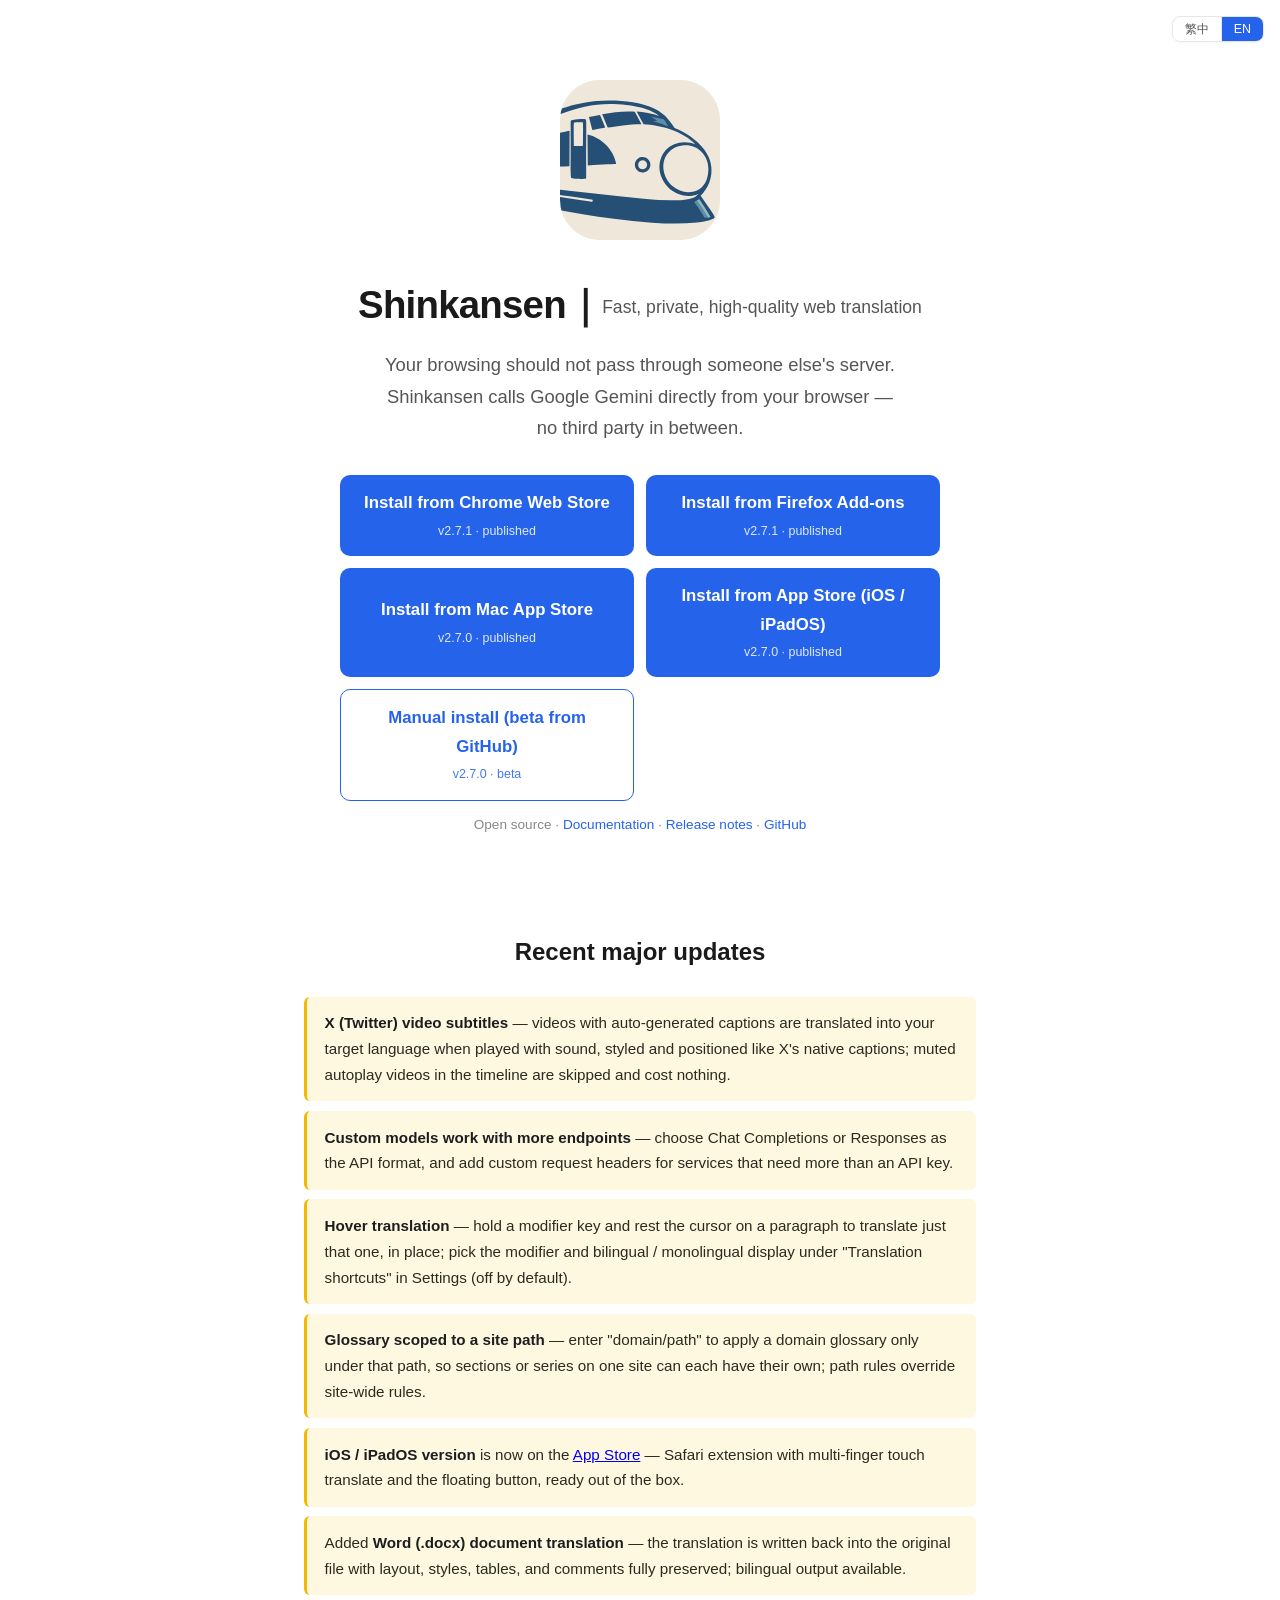
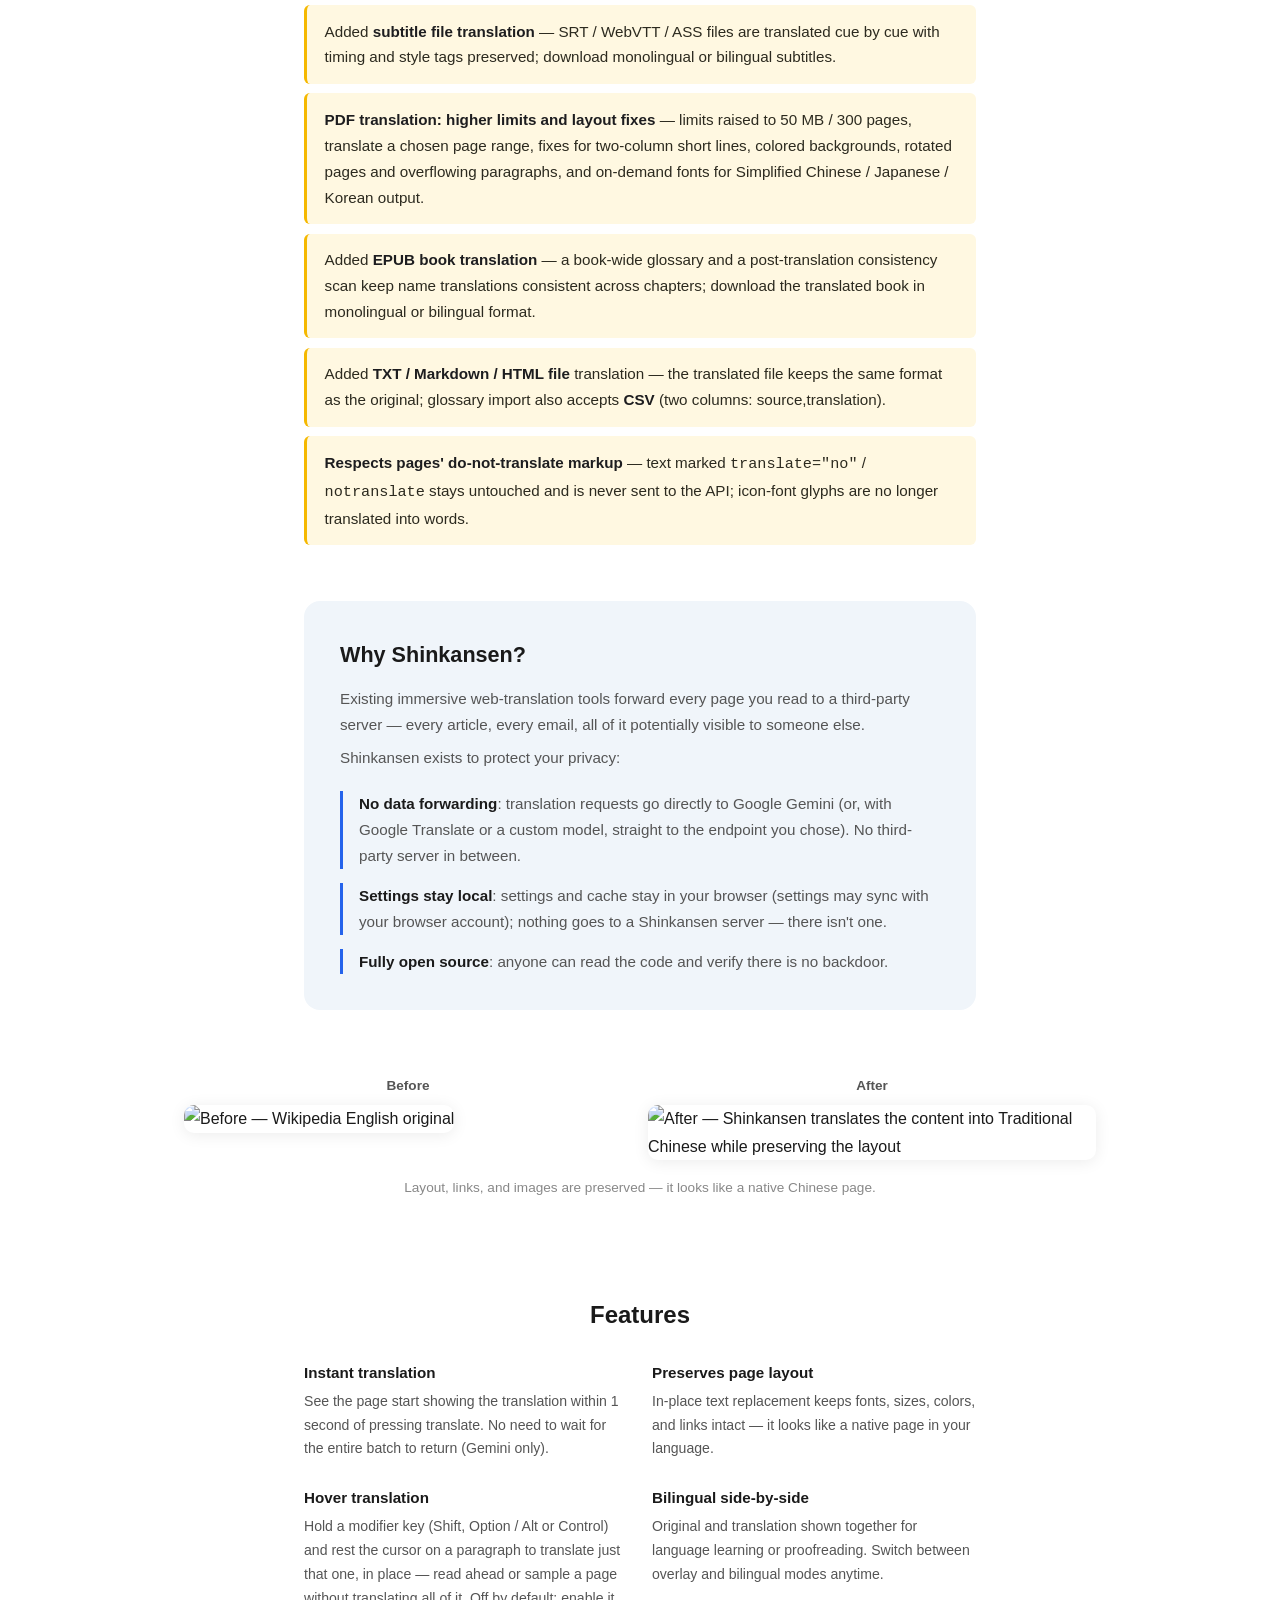
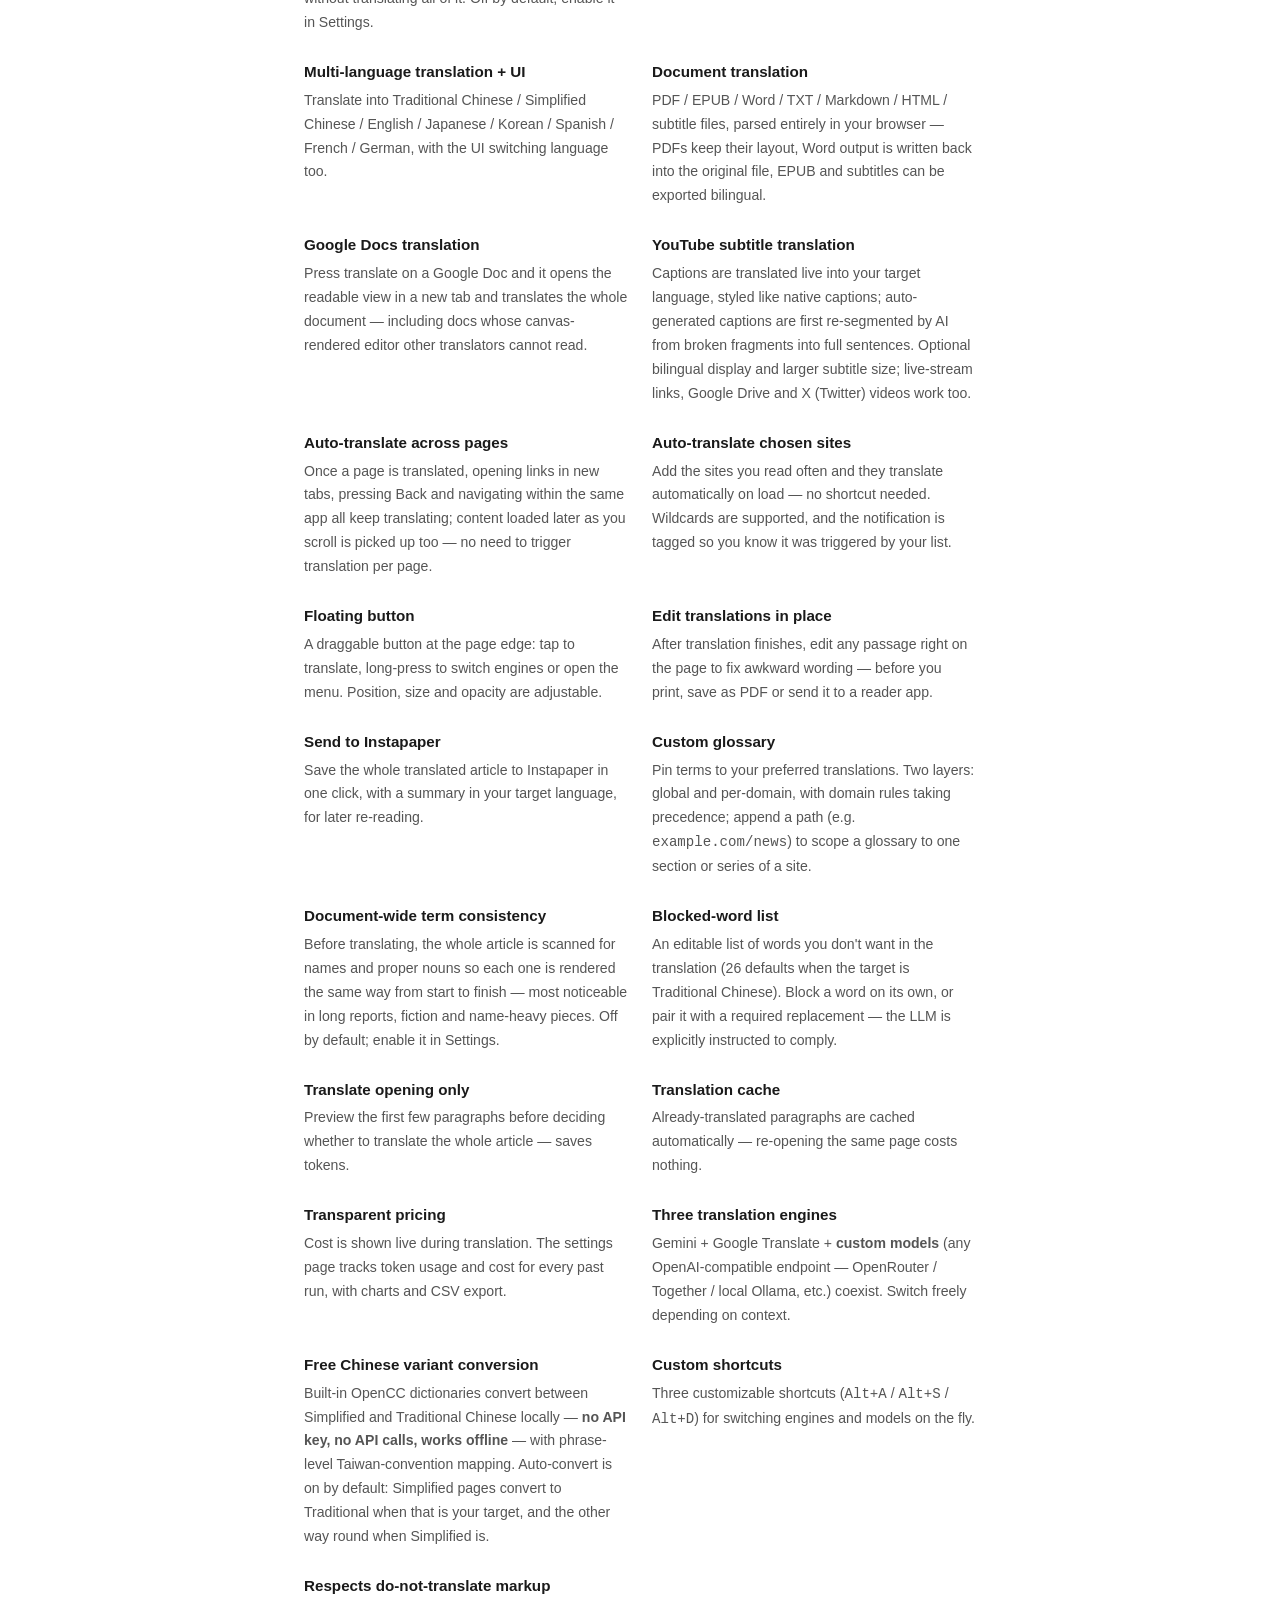
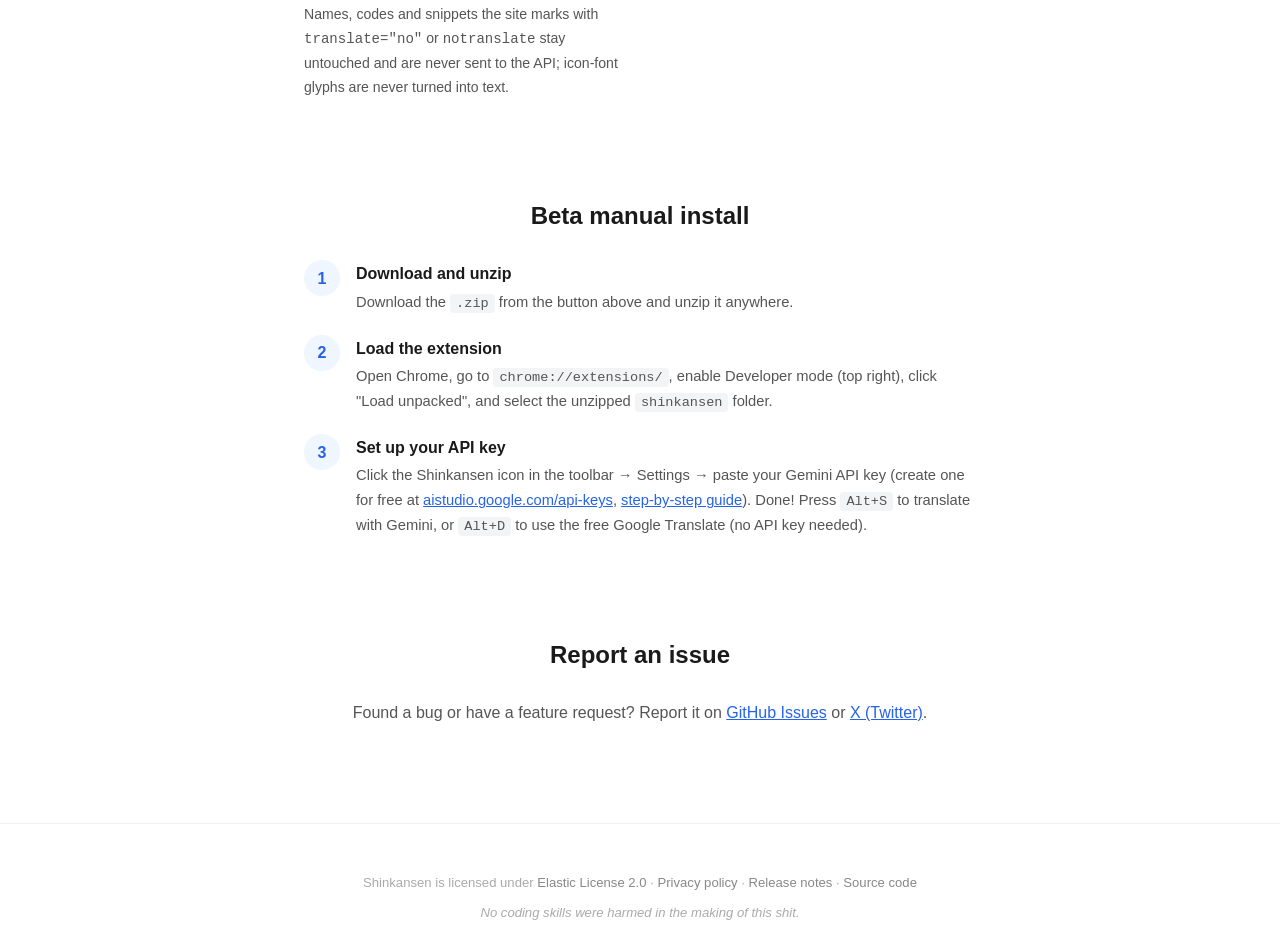
==== docs/index.html @ c7166db3 "docs — Landing Page AMO 版本自動同步：2.7.0 → 2.7.1" ====
<!DOCTYPE html>
<html lang="zh-TW">
<head>
  <meta charset="UTF-8">
  <meta name="viewport" content="width=device-width, initial-scale=1.0">
  <title>Shinkansen｜極速、私密、高品質的網頁翻譯體驗</title>
  <meta name="description" content="快速、私密的網頁、文件與 YouTube 字幕翻譯擴充功能，支援 8 種目標語言與多種 AI 引擎，原地替換文字保留排版，瀏覽資料不經過第三方伺服器">

  <!-- Open Graph / Social Preview -->
  <meta property="og:type" content="website">
  <meta property="og:title" content="Shinkansen — 網頁翻譯擴充功能">
  <meta property="og:description" content="用 AI 翻譯網頁、文件與 YouTube 字幕，保留原始排版，瀏覽資料不經過第三方伺服器">
  <meta property="og:image" content="https://jimmysu0309.github.io/shinkansen/og-image.png">
  <meta property="og:url" content="https://jimmysu0309.github.io/shinkansen/">

  <!-- Twitter Card -->
  <meta name="twitter:card" content="summary_large_image">
  <meta name="twitter:title" content="Shinkansen — 網頁翻譯擴充功能">
  <meta name="twitter:description" content="用 AI 翻譯網頁、文件與 YouTube 字幕，保留原始排版，瀏覽資料不經過第三方伺服器">
  <meta name="twitter:image" content="https://jimmysu0309.github.io/shinkansen/og-image.png">

  <link rel="icon" type="image/png" href="icon-128.png">
  <link rel="alternate" hreflang="zh-TW" href="https://jimmysu0309.github.io/shinkansen/?lang=zh-TW">
  <link rel="alternate" hreflang="en" href="https://jimmysu0309.github.io/shinkansen/?lang=en">
  <link rel="alternate" hreflang="x-default" href="https://jimmysu0309.github.io/shinkansen/">

  <!-- Early language detection — runs before render to pick lang and avoid flash -->
  <script>
    (function () {
      var supported = ['zh-TW', 'en'];
      var fromQuery = null;
      try {
        var p = new URLSearchParams(location.search);
        fromQuery = p.get('lang');
      } catch (e) {}
      var saved = null;
      try { saved = localStorage.getItem('shinkansen_lang'); } catch (e) {}
      var nav = (navigator.language || 'en').toLowerCase();
      var auto = nav.indexOf('zh') === 0 ? 'zh-TW' : 'en';
      var lang = fromQuery || saved || auto;
      if (supported.indexOf(lang) === -1) lang = 'en';
      document.documentElement.lang = lang;
      document.documentElement.setAttribute('data-lang', lang);
    })();
  </script>

  <style>
    /* Reset & Base */
    *, *::before, *::after { box-sizing: border-box; margin: 0; padding: 0; }
    html { scroll-behavior: smooth; }
    body {
      font-family: -apple-system, BlinkMacSystemFont, "Segoe UI", Roboto, "Microsoft JhengHei", "Noto Sans TC", sans-serif;
      color: #1a1a1a;
      background: #fff;
      line-height: 1.7;
      -webkit-font-smoothing: antialiased;
    }

    /* Hide elements not matching current language until JS runs */
    html[data-lang="en"] [data-only="zh-TW"],
    html[data-lang="zh-TW"] [data-only="en"] { display: none; }

    /* Layout */
    .container { max-width: 720px; margin: 0 auto; padding: 0 24px; }

    /* Language switcher */
    .lang-switcher {
      position: fixed;
      top: 16px;
      right: 16px;
      display: flex;
      gap: 0;
      font-size: 0.78rem;
      z-index: 100;
      background: rgba(255,255,255,0.92);
      backdrop-filter: blur(6px);
      -webkit-backdrop-filter: blur(6px);
      border: 1px solid #e5e7eb;
      border-radius: 8px;
      overflow: hidden;
      box-shadow: 0 1px 3px rgba(0,0,0,0.04);
    }
    .lang-btn {
      background: transparent;
      border: none;
      color: #555;
      padding: 6px 12px;
      cursor: pointer;
      font: inherit;
      font-size: 0.78rem;
      font-weight: 500;
      line-height: 1;
      transition: background 0.15s, color 0.15s;
    }
    .lang-btn + .lang-btn { border-left: 1px solid #e5e7eb; }
    .lang-btn:hover { color: #2563eb; }
    .lang-btn.active {
      background: #2563eb;
      color: #fff;
    }

    /* Hero */
    .hero {
      padding: 80px 0 48px;
      text-align: center;
    }
    .hero-icon {
      width: 160px;
      height: 160px;
      border-radius: 40px;
      margin-bottom: 24px;
    }
    .hero h1 {
      font-size: 2.4rem;
      font-weight: 700;
      letter-spacing: -0.02em;
      margin-bottom: 12px;
    }
    .hero h1 .hero-subtitle {
      font-size: 1.1rem;
      font-weight: 500;
      color: #555;
      letter-spacing: 0;
      display: inline-block;
      vertical-align: middle;
    }
    @media (max-width: 600px) {
      .hero h1 .hero-subtitle {
        display: block;
        font-size: 0.95rem;
        margin-top: 6px;
      }
      .hero h1 .hero-sep { display: none; }
    }
    .hero .tagline {
      font-size: 1.15rem;
      color: #555;
      max-width: 520px;
      margin: 0 auto 32px;
    }
    .btn-row {
      display: grid;
      grid-template-columns: repeat(2, 1fr);
      gap: 12px;
      max-width: 600px;
      margin: 0 auto;
    }
    .btn-download {
      display: flex;
      flex-direction: column;
      justify-content: center;
      align-items: center;
      background: #2563eb;
      color: #fff;
      font-size: 1.05rem;
      font-weight: 600;
      padding: 14px 24px;
      border-radius: 10px;
      text-decoration: none;
      transition: background 0.2s;
      text-align: center;
      box-sizing: border-box;
      min-height: 74px;
    }
    .btn-download:hover { background: #1d4ed8; }
    .btn-download.secondary {
      background: #fff;
      color: #2563eb;
      border: 1.5px solid #2563eb;
    }
    .btn-download.secondary:hover {
      background: #eff6ff;
    }
    .btn-download .btn-version {
      display: block;
      font-size: 0.78rem;
      font-weight: 400;
      opacity: 0.85;
      margin-top: 3px;
    }
    @media (max-width: 600px) {
      .btn-row {
        grid-template-columns: 1fr;
        max-width: none;
      }
    }
    .hero-sub {
      margin-top: 12px;
      font-size: 0.85rem;
      color: #888;
    }
    .hero-sub a { color: #2563eb; text-decoration: none; }
    .hero-sub a:hover { text-decoration: underline; }

    /* Before / After comparison */
    .comparison {
      padding: 16px 0 48px;
    }
    .compare-grid {
      display: grid;
      grid-template-columns: 1fr 1fr;
      gap: 16px;
    }
    .compare-item img {
      width: 100%;
      border-radius: 10px;
      box-shadow: 0 2px 16px rgba(0,0,0,0.08);
    }
    .compare-label {
      font-size: 0.85rem;
      font-weight: 600;
      color: #555;
      margin-bottom: 8px;
      text-align: center;
    }
    .compare-caption {
      margin-top: 16px;
      font-size: 0.85rem;
      color: #888;
      text-align: center;
    }
    .comparison .container { max-width: 960px; }
    @media (max-width: 600px) {
      .compare-grid { grid-template-columns: 1fr; }
    }

    /* Sections */
    section { padding: 48px 0; }
    section h2 {
      font-size: 1.5rem;
      font-weight: 700;
      margin-bottom: 24px;
      text-align: center;
    }

    /* Steps */
    .steps {
      display: flex;
      flex-direction: column;
      gap: 20px;
    }
    .step {
      display: flex;
      align-items: flex-start;
      gap: 16px;
    }
    .step-num {
      flex-shrink: 0;
      width: 36px;
      height: 36px;
      background: #eff6ff;
      color: #2563eb;
      font-weight: 700;
      font-size: 1rem;
      border-radius: 50%;
      display: flex;
      align-items: center;
      justify-content: center;
    }
    .step-body h3 {
      font-size: 1rem;
      font-weight: 600;
      margin-bottom: 2px;
    }
    .step-body p {
      font-size: 0.92rem;
      color: #555;
    }
    .step-body code {
      background: #f3f4f6;
      padding: 2px 6px;
      border-radius: 4px;
      font-size: 0.85rem;
    }

    /* Features */
    .features {
      display: grid;
      grid-template-columns: 1fr 1fr;
      gap: 24px;
    }
    .feature h3 {
      font-size: 0.95rem;
      font-weight: 600;
      margin-bottom: 4px;
    }
    .feature p {
      font-size: 0.88rem;
      color: #555;
    }

    /* Recent updates */
    .recent-updates {
      list-style: none;
      padding: 0;
      margin: 1rem 0 0;
      display: grid;
      gap: 0.6rem;
      max-width: 760px;
    }
    .recent-updates li {
      padding: 0.85rem 1.1rem;
      background: #fff8e1;
      border-left: 3px solid #f5b800;
      border-radius: 6px;
      font-size: 0.95rem;
      color: #2c2a1f;
    }
    .recent-updates li strong {
      color: #1d1d1f;
    }

    /* Privacy Hero */
    .privacy-hero {
      background: #f0f5fa;
      border-radius: 16px;
      padding: 36px 36px;
      margin: 8px 0 48px;
      text-align: left;
    }
    .privacy-hero h2 {
      font-size: 1.35rem;
      margin-bottom: 12px;
      text-align: left;
    }
    .privacy-hero > p {
      font-size: 0.95rem;
      color: #555;
      margin-bottom: 8px;
      line-height: 1.7;
    }
    .privacy-points {
      margin-top: 20px;
      display: flex;
      flex-direction: column;
      gap: 14px;
    }
    .privacy-point {
      font-size: 0.95rem;
      color: #555;
      padding-left: 16px;
      border-left: 3px solid #2563eb;
    }
    .privacy-point strong { color: #1a1a1a; }

    /* Footer */
    footer {
      padding: 48px 0 32px;
      text-align: center;
      font-size: 0.82rem;
      color: #aaa;
      border-top: 1px solid #f0f0f0;
      margin-top: 48px;
    }
    footer a { color: #888; text-decoration: none; }
    footer a:hover { text-decoration: underline; }

    /* Responsive */
    @media (max-width: 600px) {
      .hero { padding: 64px 0 36px; }
      .hero h1 { font-size: 1.8rem; }
      .features { grid-template-columns: 1fr; }
      .lang-switcher { top: 10px; right: 10px; }
    }
  </style>
</head>
<body>

  <!-- Language switcher -->
  <div class="lang-switcher" role="group" aria-label="Language">
    <button class="lang-btn" data-lang="zh-TW" type="button">繁中</button>
    <button class="lang-btn" data-lang="en" type="button">EN</button>
  </div>

  <!-- Hero -->
  <div class="hero">
    <div class="container">
      <img src="logo-full.svg" alt="Shinkansen" class="hero-icon">
      <h1>Shinkansen<span class="hero-sep">｜</span><span class="hero-subtitle" data-i18n="hero.subtitle">極速、私密、高品質的網頁翻譯體驗</span></h1>
      <p class="tagline" data-i18n="hero.tagline">你的瀏覽內容不該經過別人的伺服器<br>Shinkansen 由你的瀏覽器直接呼叫 Google Gemini 翻譯，不經過任何第三方</p>
      <div class="btn-row">
        <a href="https://chromewebstore.google.com/detail/shinkansen/pnhmlecoofeoofajcjenndnimhbodhlg" class="btn-download">
          <span data-i18n="btn.cws.text">從 Chrome Web Store 安裝</span>
          <span class="btn-version">v<!-- cws-version-start -->2.7.1<!-- cws-version-end --> · <span data-i18n="btn.cws.status">已上架</span></span>
        </a>
        <a href="https://addons.mozilla.org/firefox/addon/shinkansen/" class="btn-download">
          <span data-i18n="btn.amo.text">從 Firefox Add-ons 安裝</span>
          <span class="btn-version">v<!-- amo-version-start -->2.7.1<!-- amo-version-end --> · <span data-i18n="btn.amo.status">已上架</span></span>
        </a>
        <a href="https://apps.apple.com/tw/app/shinkansen-translator/id6768586680" class="btn-download">
          <span data-i18n="btn.mas.text">從 Mac App Store 安裝</span>
          <span class="btn-version">v<!-- mas-version-start -->2.7.0<!-- mas-version-end --> · <span data-i18n="btn.mas.status">已上架</span></span>
        </a>
        <a href="https://apps.apple.com/tw/app/shinkansen-web-translator/id6776958298" class="btn-download">
          <span data-i18n="btn.ios.text">從 App Store 安裝（iOS / iPadOS）</span>
          <span class="btn-version">v<!-- ios-version-start -->2.7.0<!-- ios-version-end --> · <span data-i18n="btn.ios.status">已上架</span></span>
        </a>
        <a href="https://github.com/jimmysu0309/shinkansen/releases" class="btn-download secondary">
          <span data-i18n="btn.github.text">GitHub 下載 beta 版手動安裝</span>
          <span class="btn-version">v2.7.0 · beta</span>
        </a>
      </div>
      <p class="hero-sub" data-i18n="hero.sub">開放原始碼 · <a href="https://github.com/jimmysu0309/shinkansen#readme">使用說明</a> · <a href="release-notes.html">更新紀錄</a> · <a href="https://github.com/jimmysu0309/shinkansen">GitHub</a></p>
    </div>
  </div>

  <!-- Recent updates -->
  <section>
    <div class="container">
      <h2 data-i18n="recent.heading">近期重大更新</h2>
      <ul class="recent-updates">
        <li data-i18n="recent.xSubtitle"><strong>X（Twitter）影片字幕翻譯</strong>，帶自動產生字幕的影片開聲音播放時自動翻成目標語言，樣式與位置同 X 原生字幕；時間軸上靜音自動播放的影片不翻、不花費用</li>
        <li data-i18n="recent.customEndpoints"><strong>自訂模型相容更多端點</strong>，API 格式可選 Chat Completions 或 Responses，並可加自訂 request headers，給除了 API Key 還要求額外 header 的服務使用</li>
        <li data-i18n="recent.hover"><strong>懸停翻譯</strong>，按住修飾鍵、游標停在段落上即只翻譯那一段，譯文原地注入；設定頁「翻譯快速鍵」區塊可選修飾鍵與雙語 / 單語顯示，預設關閉</li>
        <li data-i18n="recent.glossaryPath"><strong>網域術語表可限定網站路徑</strong>，輸入「網域/路徑」只對該路徑之下的頁面生效，同一網站不同專欄或作品可各用一份，路徑規則覆蓋整站規則</li>
        <li data-i18n="recent.ios"><strong>iOS / iPadOS 版</strong>正式登陸 <a href="https://apps.apple.com/tw/app/shinkansen-web-translator/id6776958298">App Store</a>，Safari 擴充功能搭配多指觸控翻譯與懸浮按鈕，開箱即用</li>
        <li data-i18n="recent.word">新增 <strong>Word（.docx）文件翻譯</strong>，譯文寫回原檔，版面、樣式、表格、註解全保留，可輸出雙語對照版</li>
        <li data-i18n="recent.subtitles">新增<strong>字幕檔翻譯</strong>，SRT / WebVTT / ASS 字幕檔逐則翻譯，時間軸與樣式標記原樣保留，可輸出單語或雙語字幕</li>
        <li data-i18n="recent.pdf"><strong>PDF 翻譯放寬上限並修正版面</strong>，檔案上限放寬到 50 MB / 300 頁、可指定翻譯頁數範圍，修正雙欄短行、彩色底、旋轉頁、段落溢出等版面問題，簡體 / 日文 / 韓文譯文字型用到才下載</li>
        <li data-i18n="recent.epub">新增 <strong>EPUB 電子書翻譯</strong>，全書術語表與譯後一致性掃描確保人名譯名前後一致，譯本可下載單語或雙語對照版</li>
        <li data-i18n="recent.docfiles">新增 <strong>TXT / Markdown / HTML 檔案</strong>文件翻譯，譯文輸出格式與原檔相同；術語表匯入同步支援 <strong>CSV</strong>（兩欄「原文,譯名」）</li>
        <li data-i18n="recent.notranslate"><strong>尊重網頁的「不要翻譯」標記</strong>，<code>translate="no"</code> / <code>notranslate</code> 標成不翻譯的人名、代號原樣保留、不送 API，字型圖示也不再被翻成文字</li>
      </ul>
    </div>
  </section>

  <!-- Privacy -->
  <div class="container">
    <div class="privacy-hero">
      <h2 data-i18n="privacy.heading">為什麼做 Shinkansen？</h2>
      <p data-i18n="privacy.intro1">既有的沈浸式網頁翻譯工具會把你瀏覽的每一頁內容傳到第三方伺服器——無論你讀了什麼文章、看了什麼信件，全部都可能被看光</p>
      <p data-i18n="privacy.intro2">Shinkansen 的出發點就是保護你的隱私：</p>
      <div class="privacy-points">
        <div class="privacy-point" data-i18n="privacy.point1">
          <strong>資料不外傳</strong>：翻譯請求直連 Google Gemini（選 Google Translate 或自訂模型時則直連你選的服務端點），不經過任何第三方伺服器
        </div>
        <div class="privacy-point" data-i18n="privacy.point2">
          <strong>設定留在本地</strong>：設定與快取只留在你的瀏覽器（設定可隨瀏覽器帳號同步），不會送到 Shinkansen 的伺服器——因為根本沒有伺服器
        </div>
        <div class="privacy-point" data-i18n="privacy.point3">
          <strong>原始碼完全公開</strong>：任何人都可以檢視程式碼，確認沒有後門
        </div>
      </div>
    </div>
  </div>

  <!-- Before / After -->
  <div class="comparison">
    <div class="container">
      <div class="compare-grid">
        <div class="compare-item">
          <p class="compare-label" data-i18n="compare.before">翻譯前</p>
          <img src="screenshot-before.png" alt="翻譯前 — Wikipedia 英文原文" data-i18n-alt="compare.before.alt">
        </div>
        <div class="compare-item">
          <p class="compare-label" data-i18n="compare.after">翻譯後</p>
          <img src="screenshot-after.png" alt="翻譯後 — Shinkansen 將內容翻譯成繁體中文，排版完整保留" data-i18n-alt="compare.after.alt">
        </div>
      </div>
      <p class="compare-caption" data-i18n="compare.caption">排版、連結、圖片全部保留，看起來就像原生中文頁面</p>
    </div>
  </div>

  <!-- Features -->
  <section>
    <div class="container">
      <h2 data-i18n="features.heading">功能特色</h2>
      <div class="features">
        <div class="feature">
          <h3 data-i18n="feature.fast.title">極速秒翻</h3>
          <p data-i18n="feature.fast.body">按下翻譯 1 秒看到頁面開始出現譯文，不用等整批 API 回完再一次塞回頁面（限 Gemini）</p>
        </div>
        <div class="feature">
          <h3 data-i18n="feature.layout.title">保留網頁排版</h3>
          <p data-i18n="feature.layout.body">原地替換文字，字型、字級、顏色、連結全部保留，看起來就像原生頁面</p>
        </div>
        <div class="feature">
          <h3 data-i18n="feature.hover.title">懸停翻譯</h3>
          <p data-i18n="feature.hover.body">按住修飾鍵（Shift / Option（Alt）/ Control 任選）、游標停在段落上就只翻那一段，譯文原地顯示；想先自己讀、只看部分內容時不用翻整頁。預設關閉，設定頁一鍵開啟</p>
        </div>
        <div class="feature">
          <h3 data-i18n="feature.dual.title">雙語對照</h3>
          <p data-i18n="feature.dual.body">原文與譯文並列顯示，一眼對照學語言或核對譯文；單語覆蓋與雙語對照可隨時切換</p>
        </div>
        <div class="feature">
          <h3 data-i18n="feature.multilang.title">多語翻譯 + 多語介面</h3>
          <p data-i18n="feature.multilang.body">翻譯目標支援繁體中文 / 簡體中文 / 英文 / 日文 / 韓文 / 西班牙文 / 法文 / 德文，介面語言也跟著切換</p>
        </div>
        <div class="feature">
          <h3 data-i18n="feature.docs.title">文件翻譯</h3>
          <p data-i18n="feature.docs.body">PDF / EPUB / Word / TXT / Markdown / HTML / 字幕檔整份翻譯，全部在瀏覽器本機解析；PDF 保留原版面、Word 譯文寫回原檔、EPUB 與字幕可輸出雙語版</p>
        </div>
        <div class="feature">
          <h3 data-i18n="feature.gdocs.title">Google Docs 翻譯</h3>
          <p data-i18n="feature.gdocs.body">在 Google 文件按翻譯，自動在新分頁開啟可翻譯的閱讀版並翻譯整份；編輯畫面以 Canvas 繪製、一般翻譯工具讀不到的文件也能翻</p>
        </div>
        <div class="feature">
          <h3 data-i18n="feature.youtube.title">YouTube 字幕翻譯</h3>
          <p data-i18n="feature.youtube.body">看影片時字幕即時翻譯成你的目標語言，樣式跟原生字幕一致；自動產生的字幕先經 AI 依語意重新分句，從破碎的詞變完整句子。可選雙語對照、可放大字幕，直播連結、Google Drive 與 X（Twitter）影片也適用</p>
        </div>
        <div class="feature">
          <h3 data-i18n="feature.spa.title">跨頁自動延續翻譯</h3>
          <p data-i18n="feature.spa.body">翻譯過的頁面點連結開新分頁、按返回鍵、或在同一頁內站內導航都自動接著翻；往下捲動才載入的新內容也會補翻，不用每頁再按一次</p>
        </div>
        <div class="feature">
          <h3 data-i18n="feature.autosites.title">自動翻譯指定網站</h3>
          <p data-i18n="feature.autosites.body">把常看的網域加進清單，之後開啟該網站就自動翻譯，不用每次按快速鍵；支援萬用字元，通知會標示「自動翻譯」讓你知道是清單觸發</p>
        </div>
        <div class="feature">
          <h3 data-i18n="feature.floating.title">懸浮按鈕</h3>
          <p data-i18n="feature.floating.body">頁面邊緣的懸浮按鈕點一下翻譯、長按切換引擎或叫出選單，位置、大小、透明度可調</p>
        </div>
        <div class="feature">
          <h3 data-i18n="feature.edit.title">編輯譯文</h3>
          <p data-i18n="feature.edit.body">翻譯完成後直接在頁面上修改譯文，翻得不理想的地方手動改掉；要列印、存 PDF 或讓閱讀器擷取前先修好</p>
        </div>
        <div class="feature">
          <h3 data-i18n="feature.instapaper.title">送到 Instapaper</h3>
          <p data-i18n="feature.instapaper.body">把翻譯後的整篇文章一鍵存進 Instapaper，附翻譯目標語言的文章摘要，日後可以重讀</p>
        </div>
        <div class="feature">
          <h3 data-i18n="feature.glossary.title">固定術語表</h3>
          <p data-i18n="feature.glossary.body">自訂翻譯對照表，專有名詞一律用你指定的譯名。分全域與網域兩層，網域規則覆蓋全域；網域後面加路徑（如 <code>example.com/news</code>）可限定到該站的某個專欄或作品</p>
        </div>
        <div class="feature">
          <h3 data-i18n="feature.termconsist.title">全文術語一致化</h3>
          <p data-i18n="feature.termconsist.body">翻譯前先掃全文擷取人名與專有名詞對照表，同一個名字從頭到尾翻法一致，長篇報導、小說、人名多的文章最有感。預設關閉，設定頁開啟</p>
        </div>
        <div class="feature">
          <h3 data-i18n="feature.blocklist.title">禁用詞清單</h3>
          <p data-i18n="feature.blocklist.body">可編輯的禁用詞清單（目標為繁體中文時預設 26 條，例如視頻 / 軟件 / 數據），可只填禁用詞、或一併指定替換詞，明確要求 LLM 不要使用</p>
        </div>
        <div class="feature">
          <h3 data-i18n="feature.preview.title">只翻文章開頭</h3>
          <p data-i18n="feature.preview.body">先翻前幾段預覽再決定是否讀完整篇，大幅節省 token</p>
        </div>
        <div class="feature">
          <h3 data-i18n="feature.cache.title">翻譯快取</h3>
          <p data-i18n="feature.cache.body">翻過的段落自動快取，同一頁再開不花錢</p>
        </div>
        <div class="feature">
          <h3 data-i18n="feature.cost.title">費用透明</h3>
          <p data-i18n="feature.cost.body">每次翻譯即時顯示花費多少錢，設定頁可回查過去每一筆翻譯紀錄的 token 用量與費用，支援圖表與 CSV 匯出</p>
        </div>
        <div class="feature">
          <h3 data-i18n="feature.engines.title">三翻譯引擎</h3>
          <p data-i18n="feature.engines.body">Gemini + Google Translate + <strong>自訂模型</strong>（OpenAI 相容端點，可接 OpenRouter / Together / Ollama 本機等百種模型）並存，依場景自由切換</p>
        </div>
        <div class="feature">
          <h3 data-i18n="feature.zhconvert.title">簡繁互轉完全免費</h3>
          <p data-i18n="feature.zhconvert.body">內建 OpenCC 字典本地轉換——<strong>不需 API Key、不打 API、離線可用</strong>，詞組級涵蓋台灣慣用詞（軟件→軟體、視頻→影片）。自動互轉預設開啟，目標是繁體時簡體網頁載入即轉繁體，目標是簡體時反向轉換</p>
        </div>
        <div class="feature">
          <h3 data-i18n="feature.shortcuts.title">自訂快速鍵</h3>
          <p data-i18n="feature.shortcuts.body">三組可自訂快速鍵（<code>Alt+A</code> / <code>Alt+S</code> / <code>Alt+D</code>），一鍵切換翻譯引擎與模型</p>
        </div>
        <div class="feature">
          <h3 data-i18n="feature.notranslate.title">尊重「不要翻譯」標記</h3>
          <p data-i18n="feature.notranslate.body">網站作者用 <code>translate="no"</code> 或 <code>notranslate</code> 標成不翻的人名、代號、程式碼原樣保留、不送 API；用字型顯示的圖示也不會被翻成文字而消失</p>
        </div>
      </div>
    </div>
  </section>

  <!-- Install Steps -->
  <section>
    <div class="container">
      <h2 data-i18n="install.heading">Beta 版手動安裝步驟</h2>
      <div class="steps">
        <div class="step">
          <div class="step-num">1</div>
          <div class="step-body">
            <h3 data-i18n="install.step1.title">下載並解壓縮</h3>
            <p data-i18n="install.step1.body">從上方按鈕下載 <code>.zip</code> 檔案，解壓縮到任意位置</p>
          </div>
        </div>
        <div class="step">
          <div class="step-num">2</div>
          <div class="step-body">
            <h3 data-i18n="install.step2.title">載入擴充功能</h3>
            <p data-i18n="install.step2.body">開啟 Chrome，前往 <code>chrome://extensions/</code>，打開右上角「開發人員模式」，點「載入未封裝項目」，選擇解壓縮後的 <code>shinkansen</code> 資料夾</p>
          </div>
        </div>
        <div class="step">
          <div class="step-num">3</div>
          <div class="step-body">
            <h3 data-i18n="install.step3.title">設定 API Key</h3>
            <p data-i18n="install.step3.body">點工具列的 Shinkansen 圖示 → 設定 → 貼上你的 Gemini API Key（到 <a href="https://aistudio.google.com/api-keys" style="color:#2563eb;">aistudio.google.com/api-keys</a> 免費建立，<a href="https://github.com/jimmysu0309/shinkansen/blob/main/docs/API-KEY-SETUP.md" style="color:#2563eb;">詳細教學</a>）完成！按 <code>Alt+S</code> 用 Gemini 翻譯，或按 <code>Alt+D</code> 用免費的 Google Translate（不需 API Key）</p>
          </div>
        </div>
      </div>
    </div>
  </section>

  <!-- Report an issue -->
  <section>
    <div class="container">
      <h2 data-i18n="report.heading">回報問題</h2>
      <p style="text-align:center; color:#555;" data-i18n="report.body">遇到 bug 或有功能建議？歡迎到 <a href="https://github.com/jimmysu0309/shinkansen/issues" style="color:#2563eb;">GitHub Issues</a> 或 <a href="https://x.com/jimmy_su" style="color:#2563eb;">X（Twitter）</a> 回報</p>
    </div>
  </section>

  <!-- Footer -->
  <footer>
    <div class="container">
      <p data-i18n="footer.license">Shinkansen 採用 <a href="https://github.com/jimmysu0309/shinkansen/blob/main/LICENSE">Elastic License 2.0</a> 授權 · <a href="privacy-policy.html">隱私權政策</a> · <a href="release-notes.html">更新紀錄</a> · <a href="https://github.com/jimmysu0309/shinkansen">原始碼</a></p>
      <p style="margin-top:8px; font-style:italic;">No coding skills were harmed in the making of this shit.</p>
    </div>
  </footer>

  <script>
    (function () {
      var I18N = {
        'zh-TW': {
          'meta.title': 'Shinkansen｜極速、私密、高品質的網頁翻譯體驗',
          'meta.description': '快速、私密的網頁、文件與 YouTube 字幕翻譯擴充功能，支援 8 種目標語言與多種 AI 引擎，原地替換文字保留排版，瀏覽資料不經過第三方伺服器',
          'og.title': 'Shinkansen — 網頁翻譯擴充功能',
          'og.description': '用 AI 翻譯網頁、文件與 YouTube 字幕，保留原始排版，瀏覽資料不經過第三方伺服器',

          'hero.subtitle': '極速、私密、高品質的網頁翻譯體驗',
          'hero.tagline': '你的瀏覽內容不該經過別人的伺服器<br>Shinkansen 由你的瀏覽器直接呼叫 Google Gemini 翻譯，不經過任何第三方',
          'btn.cws.text': '從 Chrome Web Store 安裝',
          'btn.cws.status': '已上架',
          'btn.amo.text': '從 Firefox Add-ons 安裝',
          'btn.amo.status': '已上架',
          'btn.mas.text': '從 Mac App Store 安裝',
          'btn.mas.status': '已上架',
          'btn.ios.text': '從 App Store 安裝（iOS / iPadOS）',
          'btn.ios.status': '已上架',
          'btn.github.text': 'GitHub 下載 beta 版手動安裝',
          'hero.sub': '開放原始碼 · <a href="https://github.com/jimmysu0309/shinkansen#readme">使用說明</a> · <a href="release-notes.html">更新紀錄</a> · <a href="https://github.com/jimmysu0309/shinkansen">GitHub</a>',

          'recent.heading': '近期重大更新',
          'recent.xSubtitle': '<strong>X（Twitter）影片字幕翻譯</strong>，帶自動產生字幕的影片開聲音播放時自動翻成目標語言，樣式與位置同 X 原生字幕；時間軸上靜音自動播放的影片不翻、不花費用',
          'recent.customEndpoints': '<strong>自訂模型相容更多端點</strong>，API 格式可選 Chat Completions 或 Responses，並可加自訂 request headers，給除了 API Key 還要求額外 header 的服務使用',
          'recent.hover': '<strong>懸停翻譯</strong>，按住修飾鍵、游標停在段落上即只翻譯那一段，譯文原地注入；設定頁「翻譯快速鍵」區塊可選修飾鍵與雙語 / 單語顯示，預設關閉',
          'recent.glossaryPath': '<strong>網域術語表可限定網站路徑</strong>，輸入「網域/路徑」只對該路徑之下的頁面生效，同一網站不同專欄或作品可各用一份，路徑規則覆蓋整站規則',
          'recent.ios': '<strong>iOS / iPadOS 版</strong>正式登陸 <a href="https://apps.apple.com/tw/app/shinkansen-web-translator/id6776958298">App Store</a>，Safari 擴充功能搭配多指觸控翻譯與懸浮按鈕，開箱即用',
          'recent.word': '新增 <strong>Word（.docx）文件翻譯</strong>，譯文寫回原檔，版面、樣式、表格、註解全保留，可輸出雙語對照版',
          'recent.subtitles': '新增<strong>字幕檔翻譯</strong>，SRT / WebVTT / ASS 字幕檔逐則翻譯，時間軸與樣式標記原樣保留，可輸出單語或雙語字幕',
          'recent.pdf': '<strong>PDF 翻譯放寬上限並修正版面</strong>，檔案上限放寬到 50 MB / 300 頁、可指定翻譯頁數範圍，修正雙欄短行、彩色底、旋轉頁、段落溢出等版面問題，簡體 / 日文 / 韓文譯文字型用到才下載',
          'recent.epub': '新增 <strong>EPUB 電子書翻譯</strong>，全書術語表與譯後一致性掃描確保人名譯名前後一致，譯本可下載單語或雙語對照版',
          'recent.docfiles': '新增 <strong>TXT / Markdown / HTML 檔案</strong>文件翻譯，譯文輸出格式與原檔相同；術語表匯入同步支援 <strong>CSV</strong>（兩欄「原文,譯名」）',
          'recent.notranslate': '<strong>尊重網頁的「不要翻譯」標記</strong>，<code>translate="no"</code> / <code>notranslate</code> 標成不翻譯的人名、代號原樣保留、不送 API，字型圖示也不再被翻成文字',

          'privacy.heading': '為什麼做 Shinkansen？',
          'privacy.intro1': '既有的沈浸式網頁翻譯工具會把你瀏覽的每一頁內容傳到第三方伺服器——無論你讀了什麼文章、看了什麼信件，全部都可能被看光',
          'privacy.intro2': 'Shinkansen 的出發點就是保護你的隱私：',
          'privacy.point1': '<strong>資料不外傳</strong>：翻譯請求直連 Google Gemini（選 Google Translate 或自訂模型時則直連你選的服務端點），不經過任何第三方伺服器',
          'privacy.point2': '<strong>設定留在本地</strong>：設定與快取只留在你的瀏覽器（設定可隨瀏覽器帳號同步），不會送到 Shinkansen 的伺服器——因為根本沒有伺服器',
          'privacy.point3': '<strong>原始碼完全公開</strong>：任何人都可以檢視程式碼，確認沒有後門',

          'compare.before': '翻譯前',
          'compare.after': '翻譯後',
          'compare.before.alt': '翻譯前 — Wikipedia 英文原文',
          'compare.after.alt': '翻譯後 — Shinkansen 將內容翻譯成繁體中文，排版完整保留',
          'compare.caption': '排版、連結、圖片全部保留，看起來就像原生中文頁面',

          'features.heading': '功能特色',
          'feature.fast.title': '極速秒翻',
          'feature.fast.body': '按下翻譯 1 秒看到頁面開始出現譯文，不用等整批 API 回完再一次塞回頁面（限 Gemini）',
          'feature.layout.title': '保留網頁排版',
          'feature.layout.body': '原地替換文字，字型、字級、顏色、連結全部保留，看起來就像原生頁面',
          'feature.hover.title': '懸停翻譯',
          'feature.hover.body': '按住修飾鍵（Shift / Option（Alt）/ Control 任選）、游標停在段落上就只翻那一段，譯文原地顯示；想先自己讀、只看部分內容時不用翻整頁。預設關閉，設定頁一鍵開啟',
          'feature.dual.title': '雙語對照',
          'feature.dual.body': '原文與譯文並列顯示，一眼對照學語言或核對譯文；單語覆蓋與雙語對照可隨時切換',
          'feature.multilang.title': '多語翻譯 + 多語介面',
          'feature.multilang.body': '翻譯目標支援繁體中文 / 簡體中文 / 英文 / 日文 / 韓文 / 西班牙文 / 法文 / 德文，介面語言也跟著切換',
          'feature.docs.title': '文件翻譯',
          'feature.docs.body': 'PDF / EPUB / Word / TXT / Markdown / HTML / 字幕檔整份翻譯，全部在瀏覽器本機解析；PDF 保留原版面、Word 譯文寫回原檔、EPUB 與字幕可輸出雙語版',
          'feature.gdocs.title': 'Google Docs 翻譯',
          'feature.gdocs.body': '在 Google 文件按翻譯，自動在新分頁開啟可翻譯的閱讀版並翻譯整份；編輯畫面以 Canvas 繪製、一般翻譯工具讀不到的文件也能翻',
          'feature.youtube.title': 'YouTube 字幕翻譯',
          'feature.youtube.body': '看影片時字幕即時翻譯成你的目標語言，樣式跟原生字幕一致；自動產生的字幕先經 AI 依語意重新分句，從破碎的詞變完整句子。可選雙語對照、可放大字幕，直播連結、Google Drive 與 X（Twitter）影片也適用',
          'feature.spa.title': '跨頁自動延續翻譯',
          'feature.spa.body': '翻譯過的頁面點連結開新分頁、按返回鍵、或在同一頁內站內導航都自動接著翻；往下捲動才載入的新內容也會補翻，不用每頁再按一次',
          'feature.autosites.title': '自動翻譯指定網站',
          'feature.autosites.body': '把常看的網域加進清單，之後開啟該網站就自動翻譯，不用每次按快速鍵；支援萬用字元，通知會標示「自動翻譯」讓你知道是清單觸發',
          'feature.floating.title': '懸浮按鈕',
          'feature.floating.body': '頁面邊緣的懸浮按鈕點一下翻譯、長按切換引擎或叫出選單，位置、大小、透明度可調',
          'feature.edit.title': '編輯譯文',
          'feature.edit.body': '翻譯完成後直接在頁面上修改譯文，翻得不理想的地方手動改掉；要列印、存 PDF 或讓閱讀器擷取前先修好',
          'feature.instapaper.title': '送到 Instapaper',
          'feature.instapaper.body': '把翻譯後的整篇文章一鍵存進 Instapaper，附翻譯目標語言的文章摘要，日後可以重讀',
          'feature.glossary.title': '固定術語表',
          'feature.glossary.body': '自訂翻譯對照表，專有名詞一律用你指定的譯名。分全域與網域兩層，網域規則覆蓋全域；網域後面加路徑（如 <code>example.com/news</code>）可限定到該站的某個專欄或作品',
          'feature.termconsist.title': '全文術語一致化',
          'feature.termconsist.body': '翻譯前先掃全文擷取人名與專有名詞對照表，同一個名字從頭到尾翻法一致，長篇報導、小說、人名多的文章最有感。預設關閉，設定頁開啟',
          'feature.blocklist.title': '禁用詞清單',
          'feature.blocklist.body': '可編輯的禁用詞清單（目標為繁體中文時預設 26 條，例如視頻 / 軟件 / 數據），可只填禁用詞、或一併指定替換詞，明確要求 LLM 不要使用',
          'feature.preview.title': '只翻文章開頭',
          'feature.preview.body': '先翻前幾段預覽再決定是否讀完整篇，大幅節省 token',
          'feature.cache.title': '翻譯快取',
          'feature.cache.body': '翻過的段落自動快取，同一頁再開不花錢',
          'feature.cost.title': '費用透明',
          'feature.cost.body': '每次翻譯即時顯示花費多少錢，設定頁可回查過去每一筆翻譯紀錄的 token 用量與費用，支援圖表與 CSV 匯出',
          'feature.engines.title': '三翻譯引擎',
          'feature.engines.body': 'Gemini + Google Translate + <strong>自訂模型</strong>（OpenAI 相容端點，可接 OpenRouter / Together / Ollama 本機等百種模型）並存，依場景自由切換',
          'feature.zhconvert.title': '簡繁互轉完全免費',
          'feature.zhconvert.body': '內建 OpenCC 字典本地轉換——<strong>不需 API Key、不打 API、離線可用</strong>，詞組級涵蓋台灣慣用詞（軟件→軟體、視頻→影片）。自動互轉預設開啟，目標是繁體時簡體網頁載入即轉繁體，目標是簡體時反向轉換',
          'feature.shortcuts.title': '自訂快速鍵',
          'feature.shortcuts.body': '三組可自訂快速鍵（<code>Alt+A</code> / <code>Alt+S</code> / <code>Alt+D</code>），一鍵切換翻譯引擎與模型',
          'feature.notranslate.title': '尊重「不要翻譯」標記',
          'feature.notranslate.body': '網站作者用 <code>translate="no"</code> 或 <code>notranslate</code> 標成不翻的人名、代號、程式碼原樣保留、不送 API；用字型顯示的圖示也不會被翻成文字而消失',

          'install.heading': 'Beta 版手動安裝步驟',
          'install.step1.title': '下載並解壓縮',
          'install.step1.body': '從上方按鈕下載 <code>.zip</code> 檔案，解壓縮到任意位置',
          'install.step2.title': '載入擴充功能',
          'install.step2.body': '開啟 Chrome，前往 <code>chrome://extensions/</code>，打開右上角「開發人員模式」，點「載入未封裝項目」，選擇解壓縮後的 <code>shinkansen</code> 資料夾',
          'install.step3.title': '設定 API Key',
          'install.step3.body': '點工具列的 Shinkansen 圖示 → 設定 → 貼上你的 Gemini API Key（到 <a href="https://aistudio.google.com/api-keys" style="color:#2563eb;">aistudio.google.com/api-keys</a> 免費建立，<a href="https://github.com/jimmysu0309/shinkansen/blob/main/docs/API-KEY-SETUP.md" style="color:#2563eb;">詳細教學</a>）完成！按 <code>Alt+S</code> 用 Gemini 翻譯，或按 <code>Alt+D</code> 用免費的 Google Translate（不需 API Key）',

          'report.heading': '回報問題',
          'report.body': '遇到 bug 或有功能建議？歡迎到 <a href="https://github.com/jimmysu0309/shinkansen/issues" style="color:#2563eb;">GitHub Issues</a> 或 <a href="https://x.com/jimmy_su" style="color:#2563eb;">X（Twitter）</a> 回報',

          'footer.license': 'Shinkansen 採用 <a href="https://github.com/jimmysu0309/shinkansen/blob/main/LICENSE">Elastic License 2.0</a> 授權 · <a href="privacy-policy.html">隱私權政策</a> · <a href="release-notes.html">更新紀錄</a> · <a href="https://github.com/jimmysu0309/shinkansen">原始碼</a>'
        },
        'en': {
          'meta.title': 'Shinkansen | Fast, private, high-quality web translation',
          'meta.description': 'A fast, privacy-first translation extension for web pages, documents and YouTube subtitles. 8 target languages, multiple AI engines. In-place text replacement preserves the original layout; your browsing never touches a third-party server.',
          'og.title': 'Shinkansen — web translation extension',
          'og.description': 'AI translation for web pages, documents and YouTube subtitles. Original layout preserved. Browsing data never touches a third-party server.',

          'hero.subtitle': 'Fast, private, high-quality web translation',
          'hero.tagline': 'Your browsing should not pass through someone else\'s server.<br>Shinkansen calls Google Gemini directly from your browser — no third party in between.',
          'btn.cws.text': 'Install from Chrome Web Store',
          'btn.cws.status': 'published',
          'btn.amo.text': 'Install from Firefox Add-ons',
          'btn.amo.status': 'published',
          'btn.mas.text': 'Install from Mac App Store',
          'btn.mas.status': 'published',
          'btn.ios.text': 'Install from App Store (iOS / iPadOS)',
          'btn.ios.status': 'published',
          'btn.github.text': 'Manual install (beta from GitHub)',
          'hero.sub': 'Open source · <a href="https://github.com/jimmysu0309/shinkansen#readme">Documentation</a> · <a href="release-notes.en.html">Release notes</a> · <a href="https://github.com/jimmysu0309/shinkansen">GitHub</a>',

          'recent.heading': 'Recent major updates',
          'recent.xSubtitle': '<strong>X (Twitter) video subtitles</strong> — videos with auto-generated captions are translated into your target language when played with sound, styled and positioned like X\'s native captions; muted autoplay videos in the timeline are skipped and cost nothing.',
          'recent.customEndpoints': '<strong>Custom models work with more endpoints</strong> — choose Chat Completions or Responses as the API format, and add custom request headers for services that need more than an API key.',
          'recent.hover': '<strong>Hover translation</strong> — hold a modifier key and rest the cursor on a paragraph to translate just that one, in place; pick the modifier and bilingual / monolingual display under "Translation shortcuts" in Settings (off by default).',
          'recent.glossaryPath': '<strong>Glossary scoped to a site path</strong> — enter "domain/path" to apply a domain glossary only under that path, so sections or series on one site can each have their own; path rules override site-wide rules.',
          'recent.ios': '<strong>iOS / iPadOS version</strong> is now on the <a href="https://apps.apple.com/tw/app/shinkansen-web-translator/id6776958298">App Store</a> — Safari extension with multi-finger touch translate and the floating button, ready out of the box.',
          'recent.word': 'Added <strong>Word (.docx) document translation</strong> — the translation is written back into the original file with layout, styles, tables, and comments fully preserved; bilingual output available.',
          'recent.subtitles': 'Added <strong>subtitle file translation</strong> — SRT / WebVTT / ASS files are translated cue by cue with timing and style tags preserved; download monolingual or bilingual subtitles.',
          'recent.pdf': '<strong>PDF translation: higher limits and layout fixes</strong> — limits raised to 50 MB / 300 pages, translate a chosen page range, fixes for two-column short lines, colored backgrounds, rotated pages and overflowing paragraphs, and on-demand fonts for Simplified Chinese / Japanese / Korean output.',
          'recent.epub': 'Added <strong>EPUB book translation</strong> — a book-wide glossary and a post-translation consistency scan keep name translations consistent across chapters; download the translated book in monolingual or bilingual format.',
          'recent.docfiles': 'Added <strong>TXT / Markdown / HTML file</strong> translation — the translated file keeps the same format as the original; glossary import also accepts <strong>CSV</strong> (two columns: source,translation).',
          'recent.notranslate': '<strong>Respects pages\' do-not-translate markup</strong> — text marked <code>translate="no"</code> / <code>notranslate</code> stays untouched and is never sent to the API; icon-font glyphs are no longer translated into words.',

          'privacy.heading': 'Why Shinkansen?',
          'privacy.intro1': 'Existing immersive web-translation tools forward every page you read to a third-party server — every article, every email, all of it potentially visible to someone else.',
          'privacy.intro2': 'Shinkansen exists to protect your privacy:',
          'privacy.point1': '<strong>No data forwarding</strong>: translation requests go directly to Google Gemini (or, with Google Translate or a custom model, straight to the endpoint you chose). No third-party server in between.',
          'privacy.point2': '<strong>Settings stay local</strong>: settings and cache stay in your browser (settings may sync with your browser account); nothing goes to a Shinkansen server — there isn\'t one.',
          'privacy.point3': '<strong>Fully open source</strong>: anyone can read the code and verify there is no backdoor.',

          'compare.before': 'Before',
          'compare.after': 'After',
          'compare.before.alt': 'Before — Wikipedia English original',
          'compare.after.alt': 'After — Shinkansen translates the content into Traditional Chinese while preserving the layout',
          'compare.caption': 'Layout, links, and images are preserved — it looks like a native Chinese page.',

          'features.heading': 'Features',
          'feature.fast.title': 'Instant translation',
          'feature.fast.body': 'See the page start showing the translation within 1 second of pressing translate. No need to wait for the entire batch to return (Gemini only).',
          'feature.layout.title': 'Preserves page layout',
          'feature.layout.body': 'In-place text replacement keeps fonts, sizes, colors, and links intact — it looks like a native page in your language.',
          'feature.hover.title': 'Hover translation',
          'feature.hover.body': 'Hold a modifier key (Shift, Option / Alt or Control) and rest the cursor on a paragraph to translate just that one, in place — read ahead or sample a page without translating all of it. Off by default; enable it in Settings.',
          'feature.dual.title': 'Bilingual side-by-side',
          'feature.dual.body': 'Original and translation shown together for language learning or proofreading. Switch between overlay and bilingual modes anytime.',
          'feature.multilang.title': 'Multi-language translation + UI',
          'feature.multilang.body': 'Translate into Traditional Chinese / Simplified Chinese / English / Japanese / Korean / Spanish / French / German, with the UI switching language too.',
          'feature.docs.title': 'Document translation',
          'feature.docs.body': 'PDF / EPUB / Word / TXT / Markdown / HTML / subtitle files, parsed entirely in your browser — PDFs keep their layout, Word output is written back into the original file, EPUB and subtitles can be exported bilingual.',
          'feature.gdocs.title': 'Google Docs translation',
          'feature.gdocs.body': 'Press translate on a Google Doc and it opens the readable view in a new tab and translates the whole document — including docs whose canvas-rendered editor other translators cannot read.',
          'feature.youtube.title': 'YouTube subtitle translation',
          'feature.youtube.body': 'Captions are translated live into your target language, styled like native captions; auto-generated captions are first re-segmented by AI from broken fragments into full sentences. Optional bilingual display and larger subtitle size; live-stream links, Google Drive and X (Twitter) videos work too.',
          'feature.spa.title': 'Auto-translate across pages',
          'feature.spa.body': 'Once a page is translated, opening links in new tabs, pressing Back and navigating within the same app all keep translating; content loaded later as you scroll is picked up too — no need to trigger translation per page.',
          'feature.autosites.title': 'Auto-translate chosen sites',
          'feature.autosites.body': 'Add the sites you read often and they translate automatically on load — no shortcut needed. Wildcards are supported, and the notification is tagged so you know it was triggered by your list.',
          'feature.floating.title': 'Floating button',
          'feature.floating.body': 'A draggable button at the page edge: tap to translate, long-press to switch engines or open the menu. Position, size and opacity are adjustable.',
          'feature.edit.title': 'Edit translations in place',
          'feature.edit.body': 'After translation finishes, edit any passage right on the page to fix awkward wording — before you print, save as PDF or send it to a reader app.',
          'feature.instapaper.title': 'Send to Instapaper',
          'feature.instapaper.body': 'Save the whole translated article to Instapaper in one click, with a summary in your target language, for later re-reading.',
          'feature.glossary.title': 'Custom glossary',
          'feature.glossary.body': 'Pin terms to your preferred translations. Two layers: global and per-domain, with domain rules taking precedence; append a path (e.g. <code>example.com/news</code>) to scope a glossary to one section or series of a site.',
          'feature.termconsist.title': 'Document-wide term consistency',
          'feature.termconsist.body': 'Before translating, the whole article is scanned for names and proper nouns so each one is rendered the same way from start to finish — most noticeable in long reports, fiction and name-heavy pieces. Off by default; enable it in Settings.',
          'feature.blocklist.title': 'Blocked-word list',
          'feature.blocklist.body': 'An editable list of words you don\'t want in the translation (26 defaults when the target is Traditional Chinese). Block a word on its own, or pair it with a required replacement — the LLM is explicitly instructed to comply.',
          'feature.preview.title': 'Translate opening only',
          'feature.preview.body': 'Preview the first few paragraphs before deciding whether to translate the whole article — saves tokens.',
          'feature.cache.title': 'Translation cache',
          'feature.cache.body': 'Already-translated paragraphs are cached automatically — re-opening the same page costs nothing.',
          'feature.cost.title': 'Transparent pricing',
          'feature.cost.body': 'Cost is shown live during translation. The settings page tracks token usage and cost for every past run, with charts and CSV export.',
          'feature.engines.title': 'Three translation engines',
          'feature.engines.body': 'Gemini + Google Translate + <strong>custom models</strong> (any OpenAI-compatible endpoint — OpenRouter / Together / local Ollama, etc.) coexist. Switch freely depending on context.',
          'feature.zhconvert.title': 'Free Chinese variant conversion',
          'feature.zhconvert.body': 'Built-in OpenCC dictionaries convert between Simplified and Traditional Chinese locally — <strong>no API key, no API calls, works offline</strong> — with phrase-level Taiwan-convention mapping. Auto-convert is on by default: Simplified pages convert to Traditional when that is your target, and the other way round when Simplified is.',
          'feature.shortcuts.title': 'Custom shortcuts',
          'feature.shortcuts.body': 'Three customizable shortcuts (<code>Alt+A</code> / <code>Alt+S</code> / <code>Alt+D</code>) for switching engines and models on the fly.',
          'feature.notranslate.title': 'Respects do-not-translate markup',
          'feature.notranslate.body': 'Names, codes and snippets the site marks with <code>translate="no"</code> or <code>notranslate</code> stay untouched and are never sent to the API; icon-font glyphs are never turned into text.',

          'install.heading': 'Beta manual install',
          'install.step1.title': 'Download and unzip',
          'install.step1.body': 'Download the <code>.zip</code> from the button above and unzip it anywhere.',
          'install.step2.title': 'Load the extension',
          'install.step2.body': 'Open Chrome, go to <code>chrome://extensions/</code>, enable Developer mode (top right), click "Load unpacked", and select the unzipped <code>shinkansen</code> folder.',
          'install.step3.title': 'Set up your API key',
          'install.step3.body': 'Click the Shinkansen icon in the toolbar → Settings → paste your Gemini API key (create one for free at <a href="https://aistudio.google.com/api-keys" style="color:#2563eb;">aistudio.google.com/api-keys</a>, <a href="https://github.com/jimmysu0309/shinkansen/blob/main/docs/API-KEY-SETUP.en.md" style="color:#2563eb;">step-by-step guide</a>). Done! Press <code>Alt+S</code> to translate with Gemini, or <code>Alt+D</code> to use the free Google Translate (no API key needed).',

          'report.heading': 'Report an issue',
          'report.body': 'Found a bug or have a feature request? Report it on <a href="https://github.com/jimmysu0309/shinkansen/issues" style="color:#2563eb;">GitHub Issues</a> or <a href="https://x.com/jimmy_su" style="color:#2563eb;">X (Twitter)</a>.',

          'footer.license': 'Shinkansen is licensed under <a href="https://github.com/jimmysu0309/shinkansen/blob/main/LICENSE">Elastic License 2.0</a> · <a href="privacy-policy.en.html">Privacy policy</a> · <a href="release-notes.en.html">Release notes</a> · <a href="https://github.com/jimmysu0309/shinkansen">Source code</a>'
        }
      };

      function applyI18n(lang) {
        var dict = I18N[lang] || I18N['en'];
        document.documentElement.lang = lang;
        document.documentElement.setAttribute('data-lang', lang);

        if (dict['meta.title']) document.title = dict['meta.title'];
        var sel = function (q) { return document.querySelector(q); };
        var setMeta = function (q, v) { var el = sel(q); if (el && v) el.setAttribute('content', v); };
        setMeta('meta[name="description"]', dict['meta.description']);
        setMeta('meta[property="og:title"]', dict['og.title']);
        setMeta('meta[property="og:description"]', dict['og.description']);
        setMeta('meta[name="twitter:title"]', dict['og.title']);
        setMeta('meta[name="twitter:description"]', dict['og.description']);

        var nodes = document.querySelectorAll('[data-i18n]');
        for (var i = 0; i < nodes.length; i++) {
          var key = nodes[i].getAttribute('data-i18n');
          if (dict[key] !== undefined) nodes[i].innerHTML = dict[key];
        }
        var altNodes = document.querySelectorAll('[data-i18n-alt]');
        for (var j = 0; j < altNodes.length; j++) {
          var akey = altNodes[j].getAttribute('data-i18n-alt');
          if (dict[akey] !== undefined) altNodes[j].setAttribute('alt', dict[akey]);
        }

        var btns = document.querySelectorAll('.lang-btn');
        for (var k = 0; k < btns.length; k++) {
          btns[k].classList.toggle('active', btns[k].getAttribute('data-lang') === lang);
        }
      }

      function setLang(lang) {
        try { localStorage.setItem('shinkansen_lang', lang); } catch (e) {}
        applyI18n(lang);
      }

      var initial = document.documentElement.getAttribute('data-lang') || 'en';
      applyI18n(initial);

      var btns = document.querySelectorAll('.lang-btn');
      for (var i = 0; i < btns.length; i++) {
        btns[i].addEventListener('click', function () {
          setLang(this.getAttribute('data-lang'));
        });
      }
    })();
  </script>

</body>
</html>
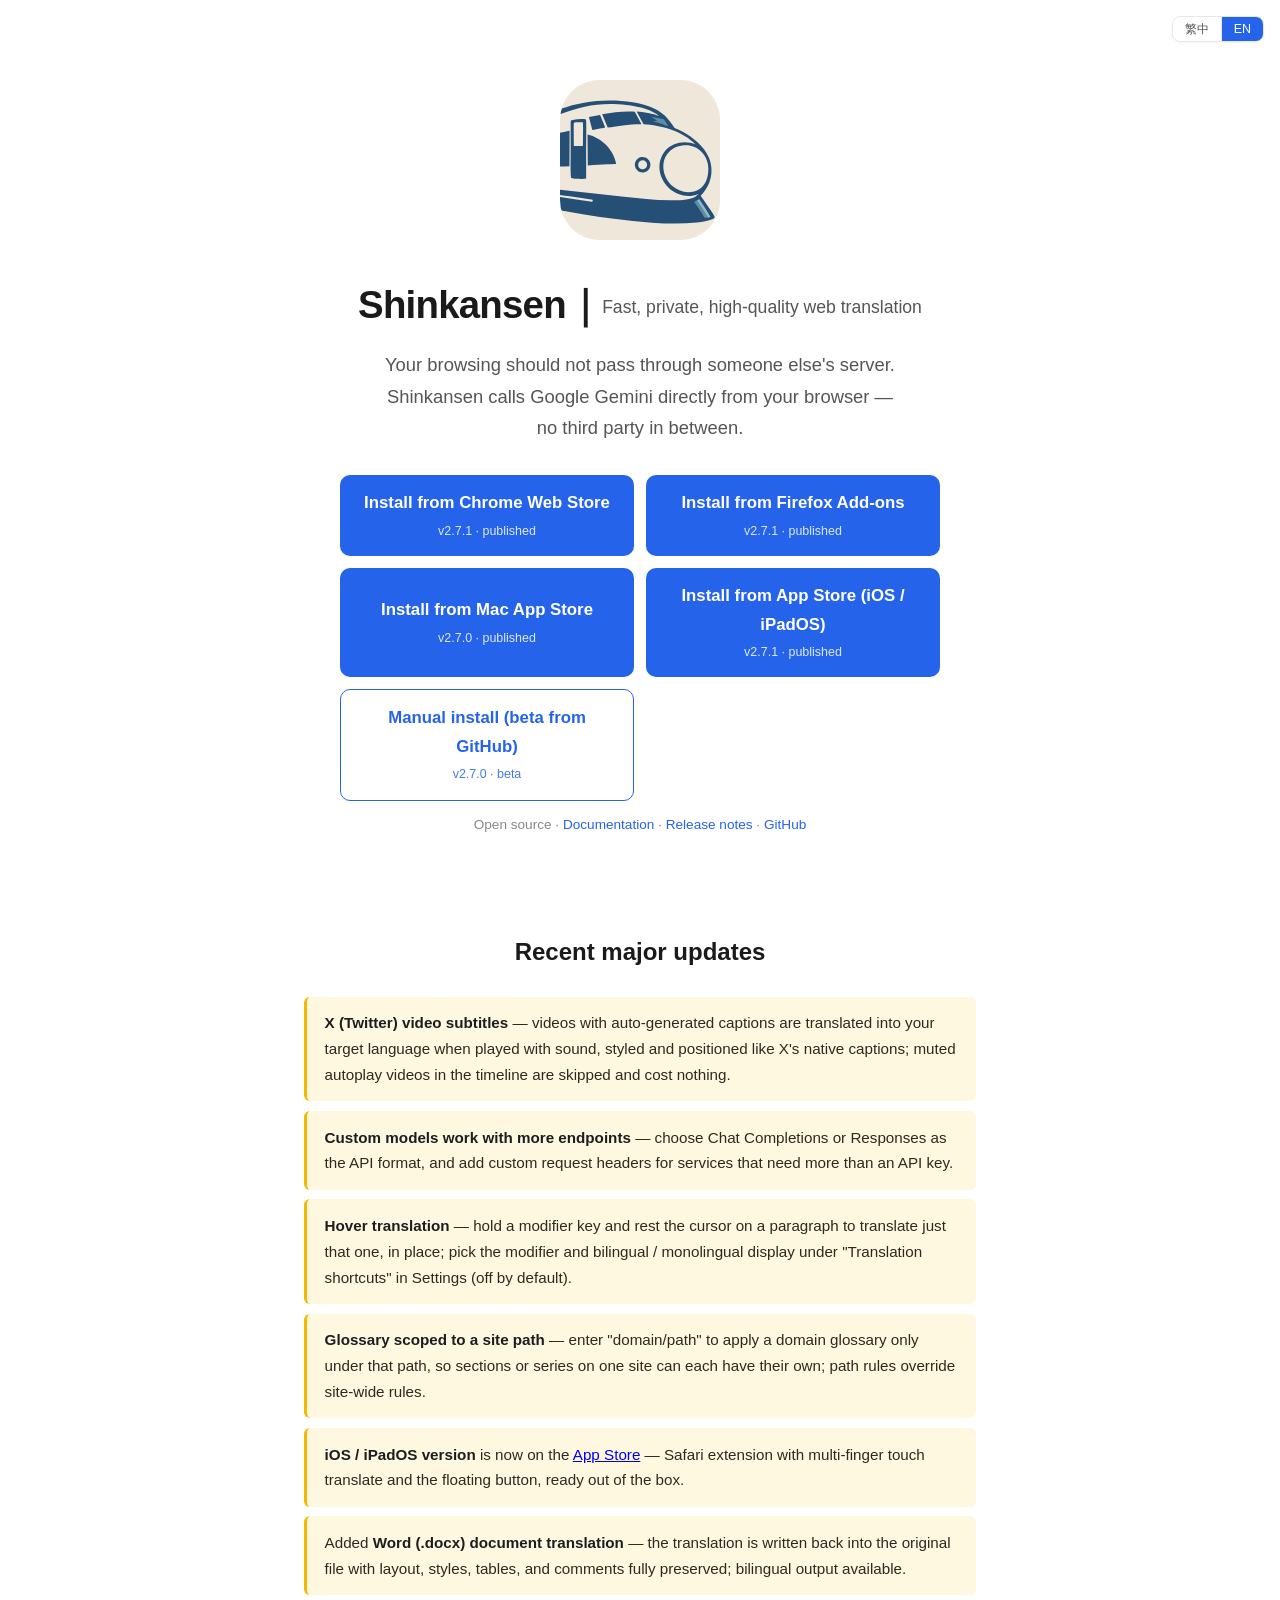
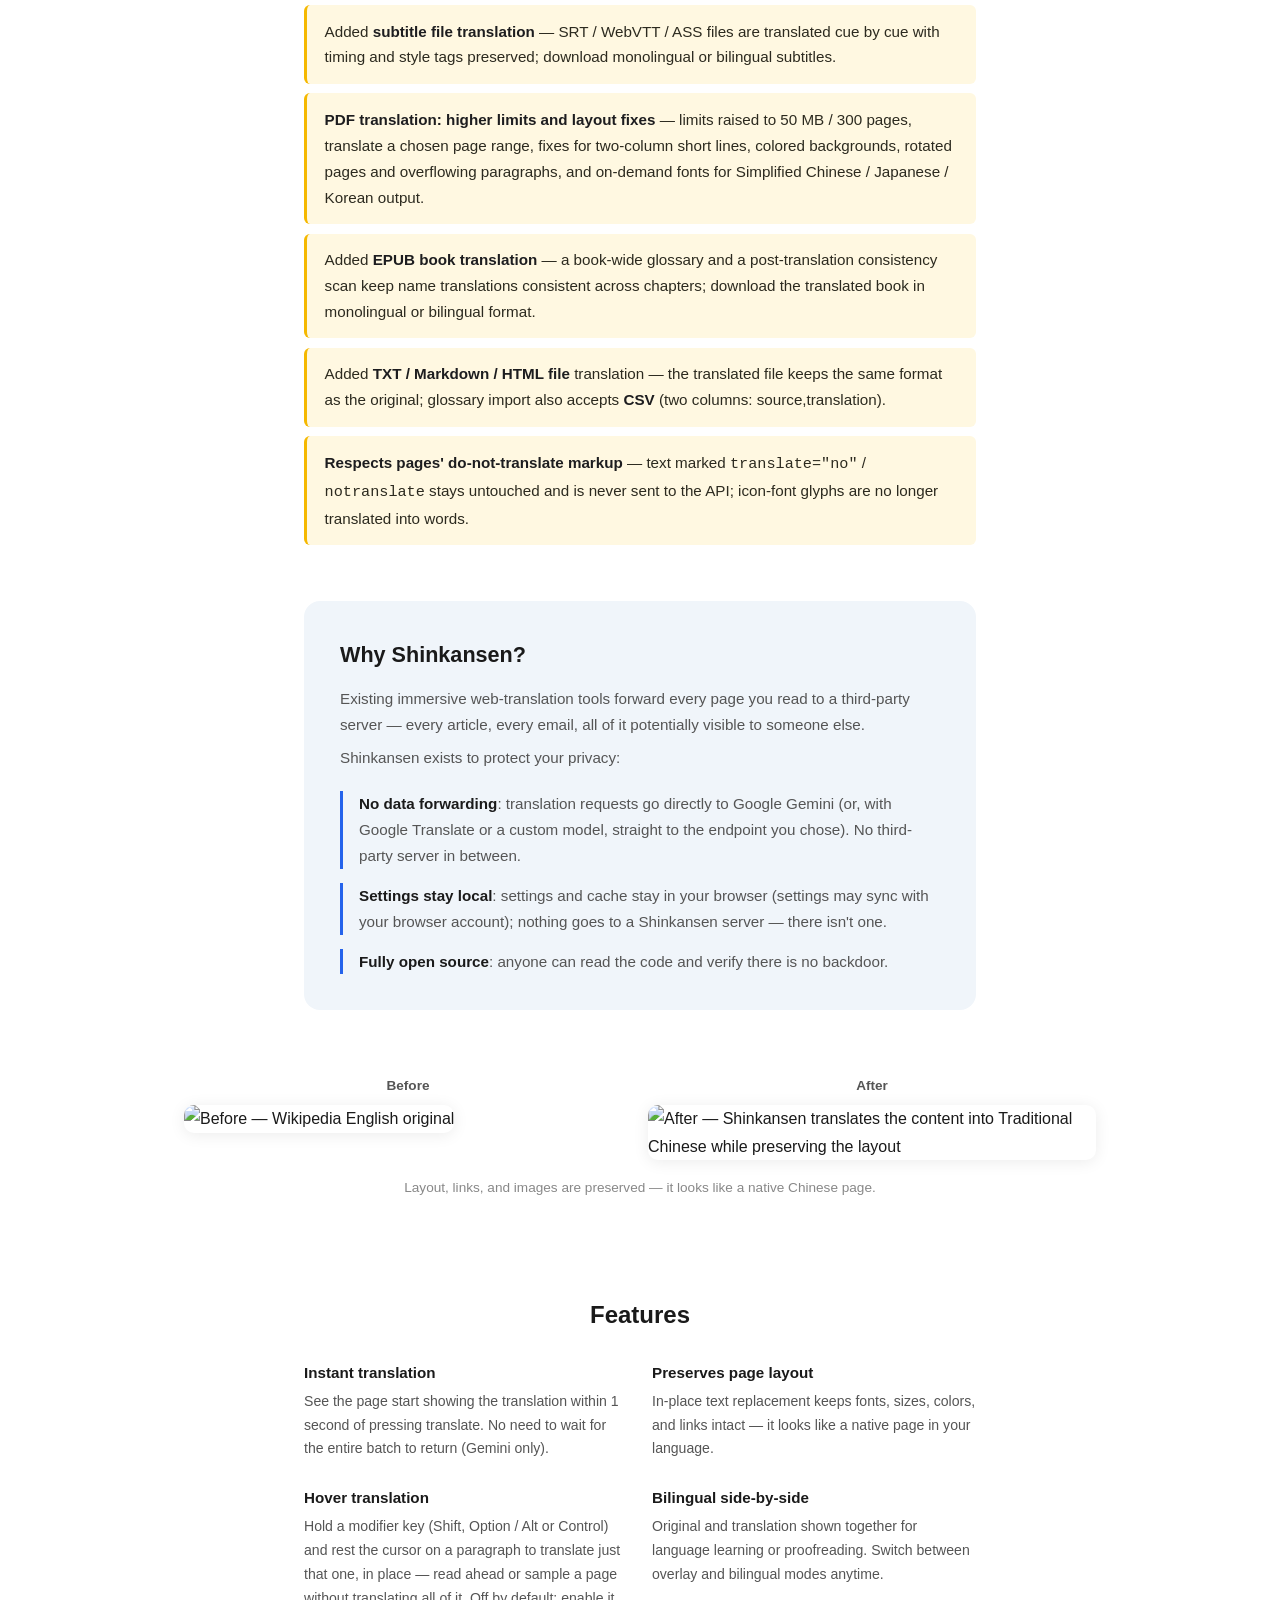
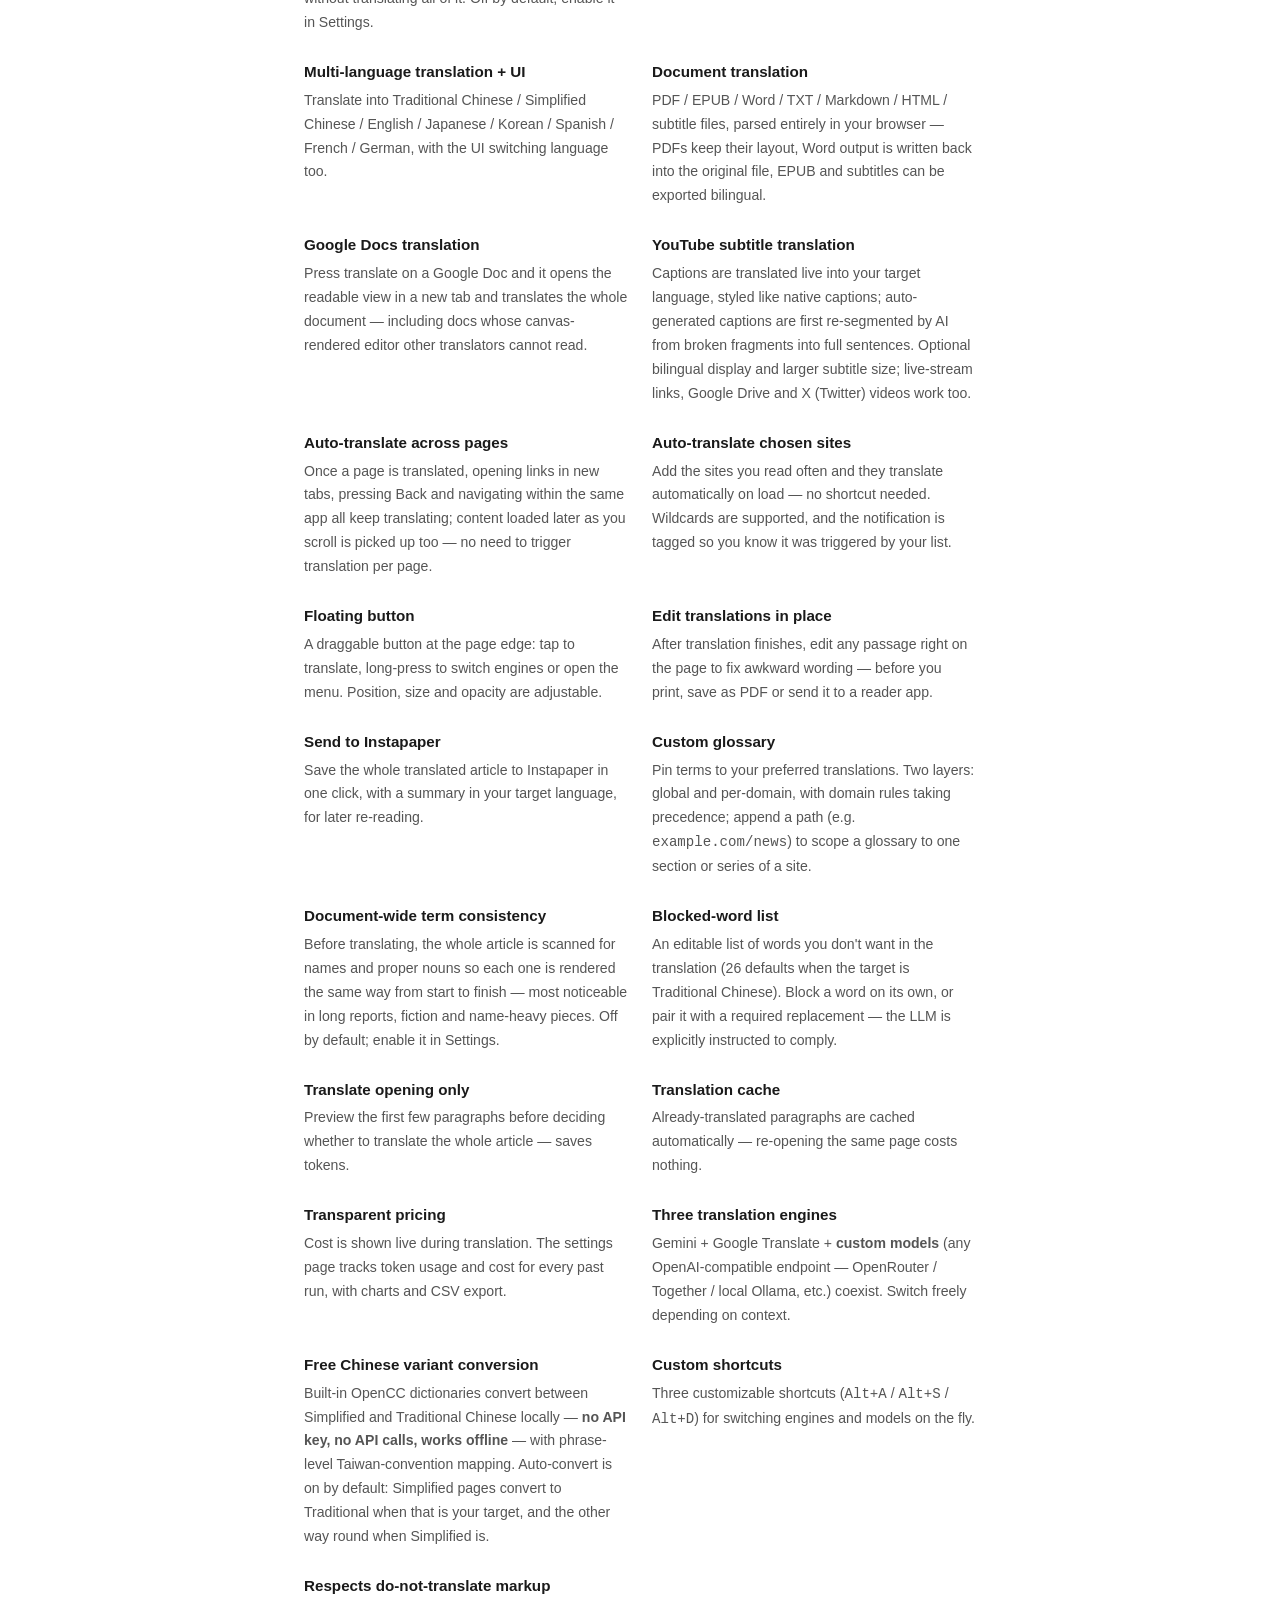
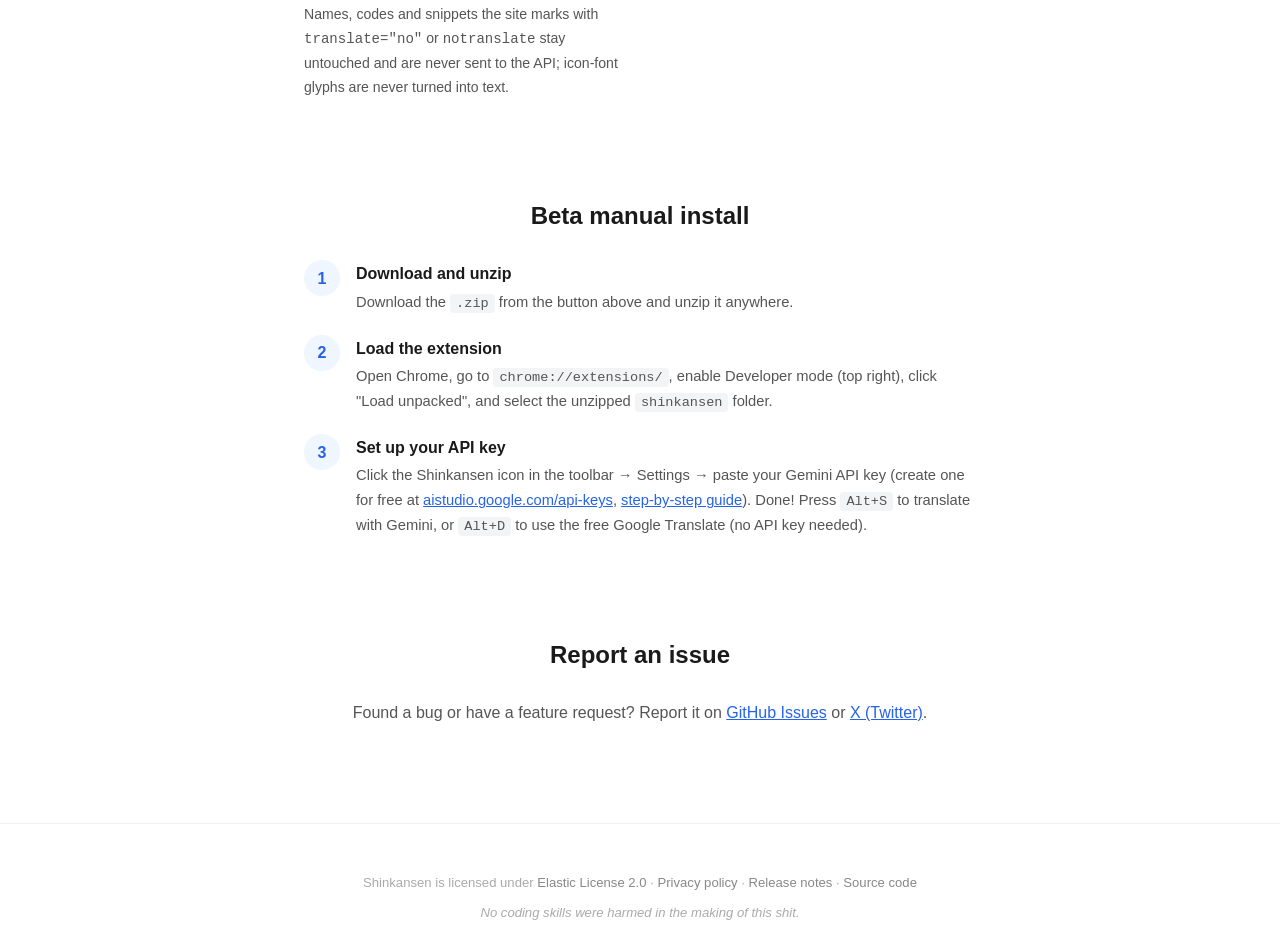
==== commit 45b6111a: "docs — Landing Page iOS 版本自動同步：2.7.0 → 2.7.1" ====
--- a/docs/index.html
+++ b/docs/index.html
@@ -393,7 +393,7 @@
         </a>
         <a href="https://apps.apple.com/tw/app/shinkansen-web-translator/id6776958298" class="btn-download">
           <span data-i18n="btn.ios.text">從 App Store 安裝（iOS / iPadOS）</span>
-          <span class="btn-version">v<!-- ios-version-start -->2.7.0<!-- ios-version-end --> · <span data-i18n="btn.ios.status">已上架</span></span>
+          <span class="btn-version">v<!-- ios-version-start -->2.7.1<!-- ios-version-end --> · <span data-i18n="btn.ios.status">已上架</span></span>
         </a>
         <a href="https://github.com/jimmysu0309/shinkansen/releases" class="btn-download secondary">
           <span data-i18n="btn.github.text">GitHub 下載 beta 版手動安裝</span>
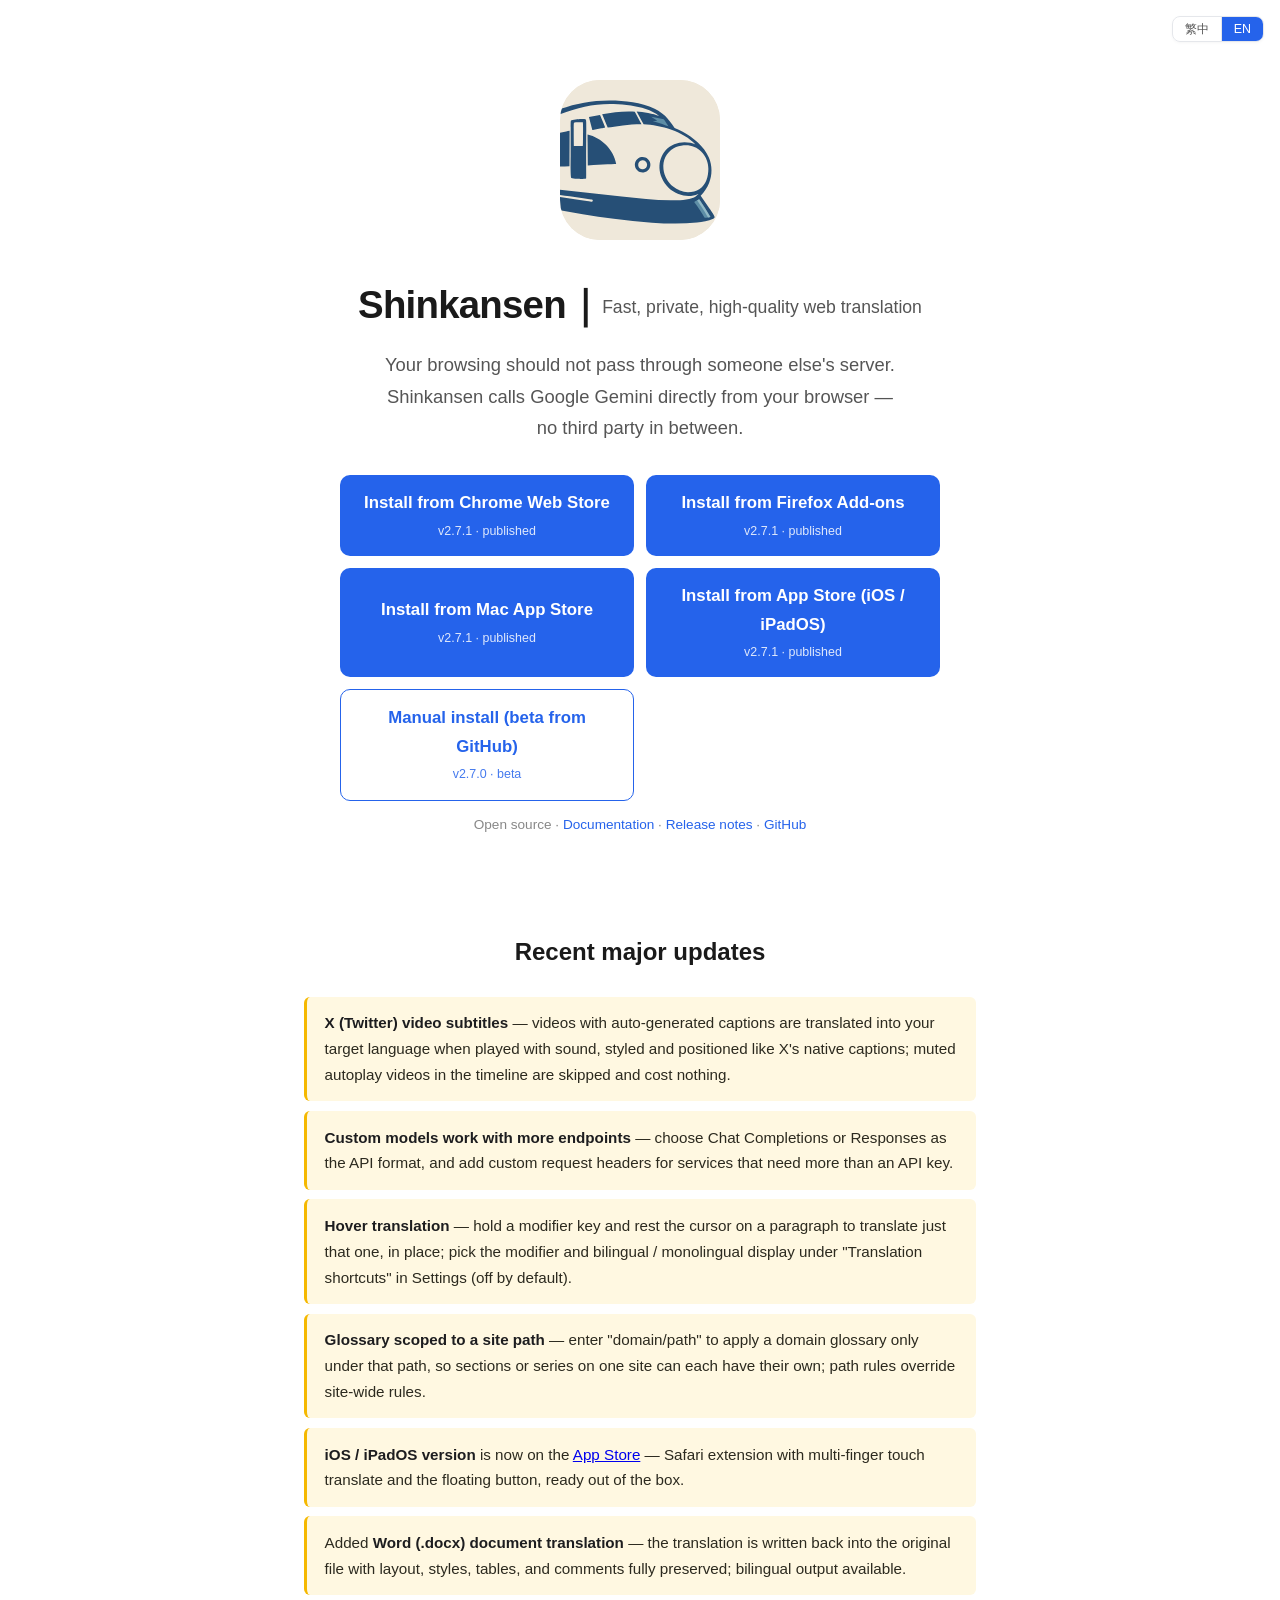
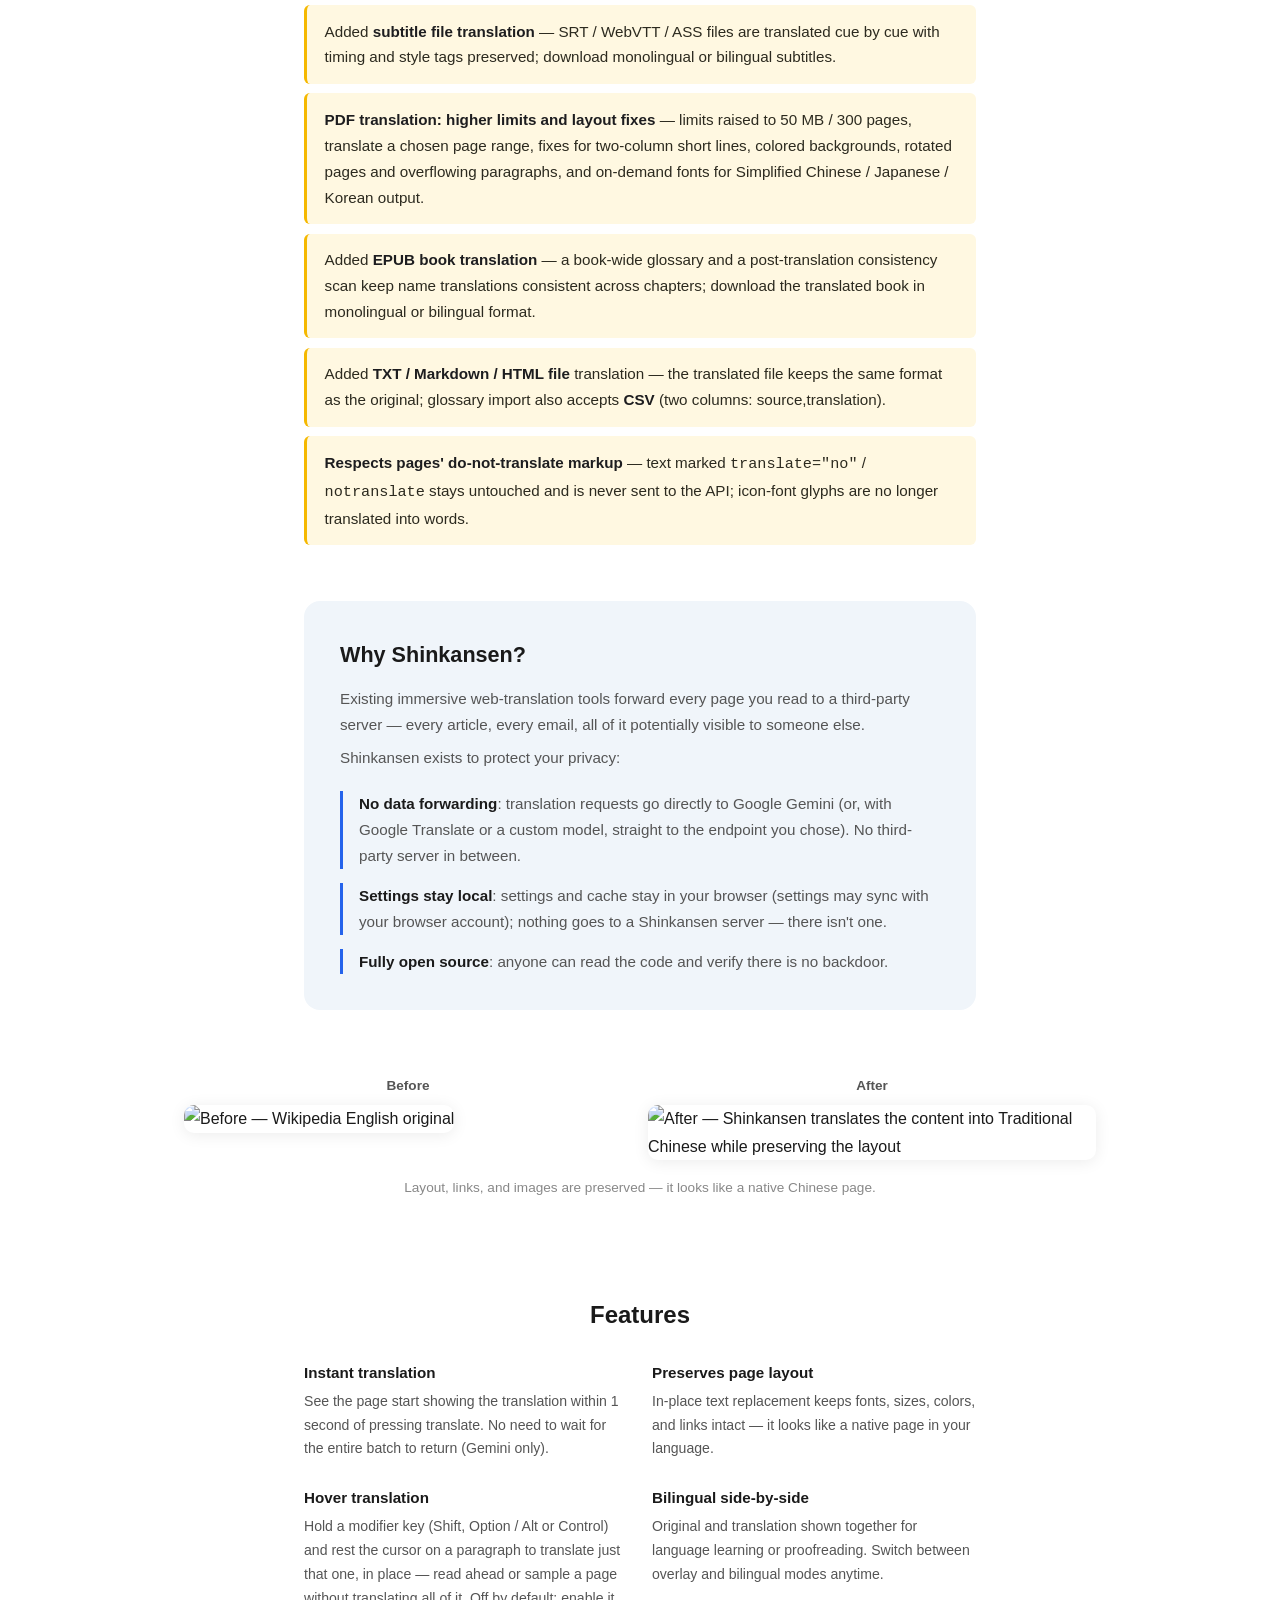
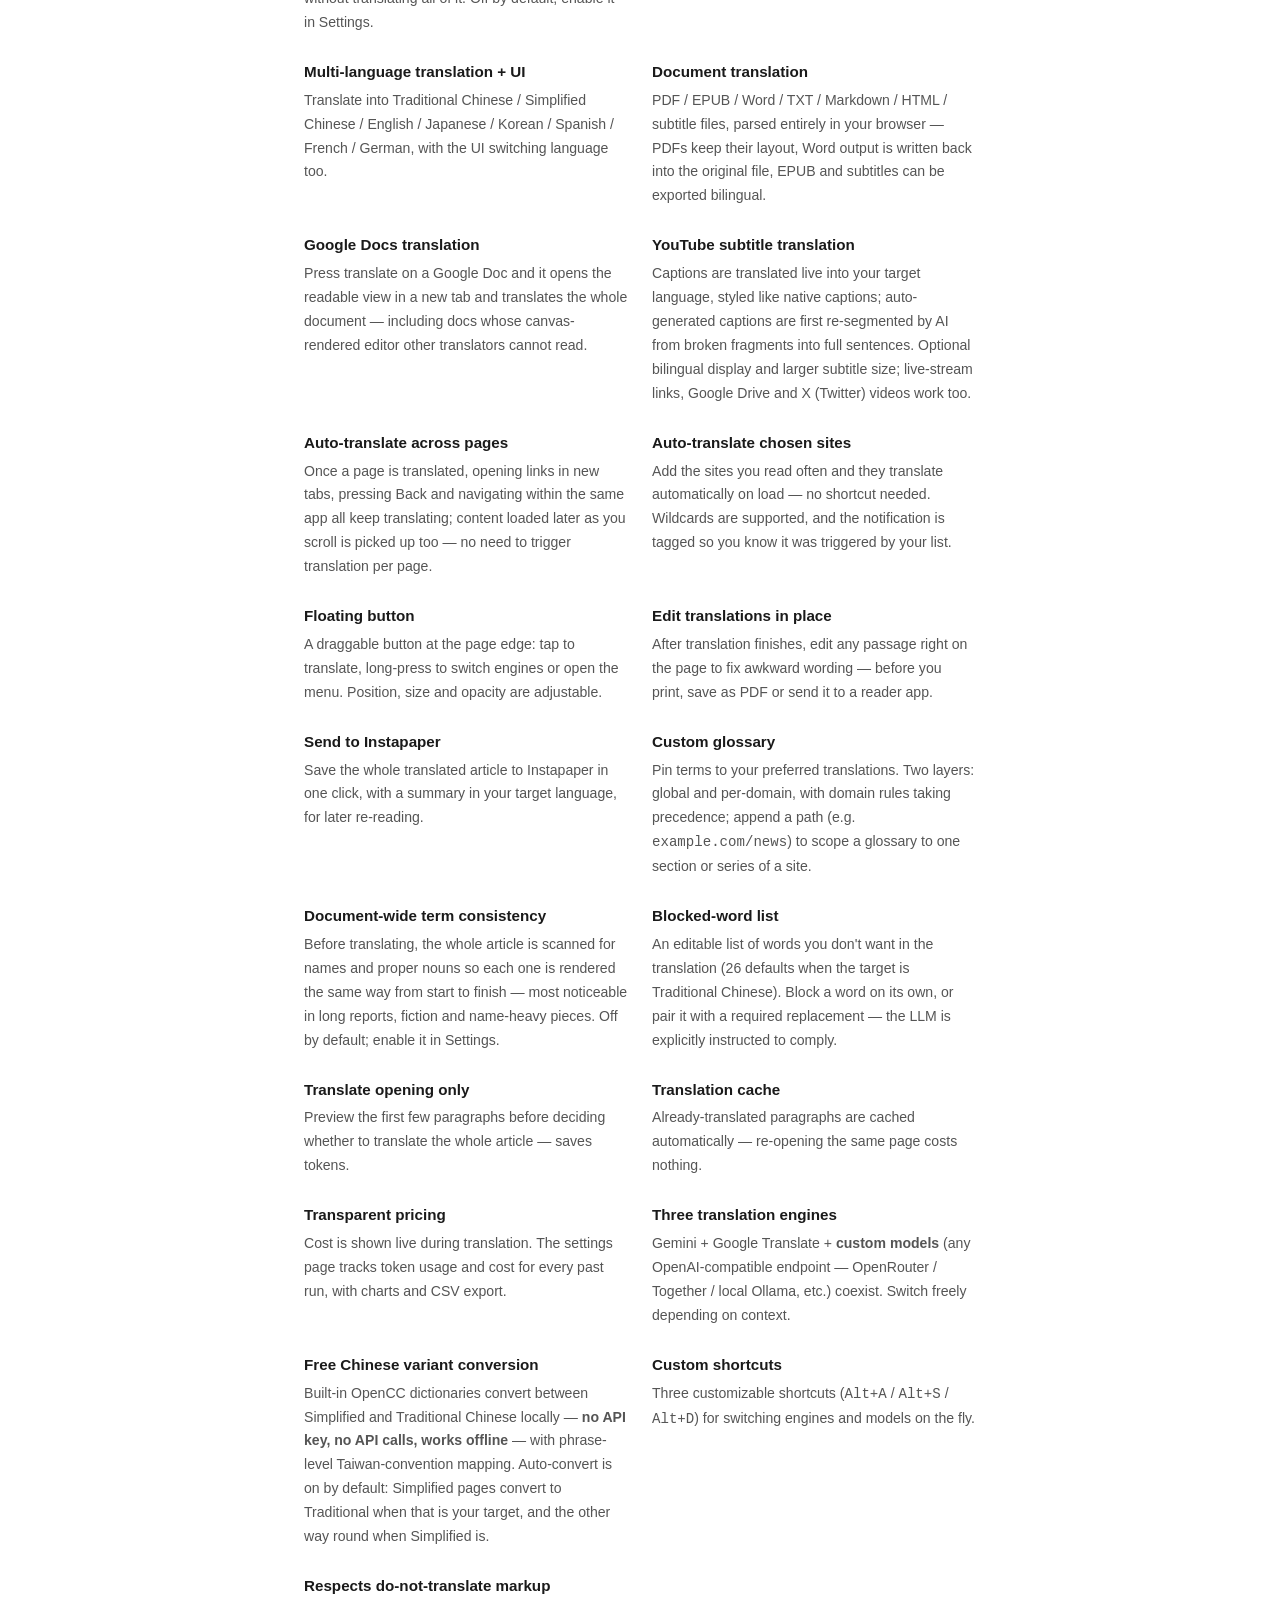
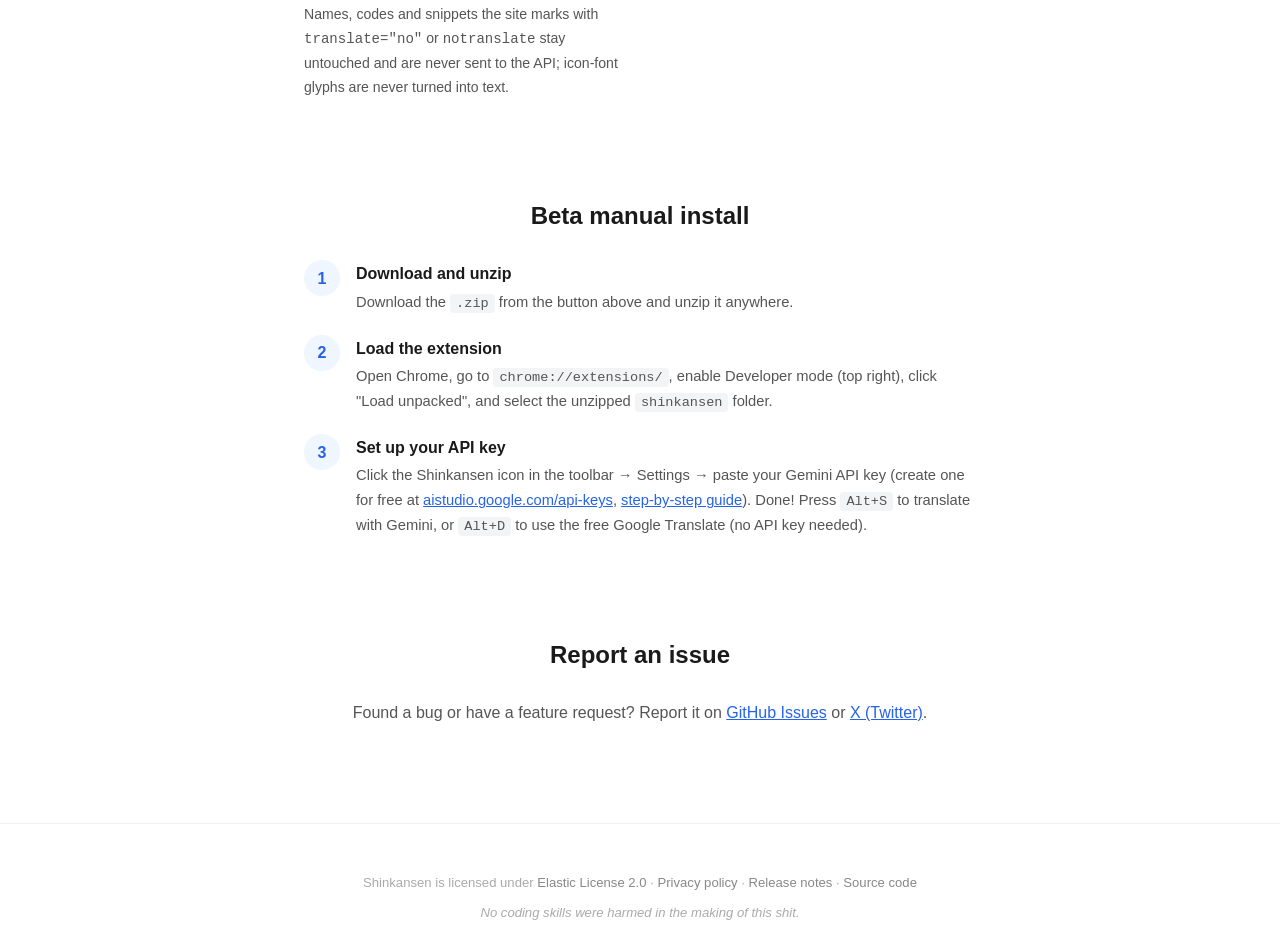
==== commit a0c06399: "docs — Landing Page MAS 版本自動同步：2.7.0 → 2.7.1" ====
--- a/docs/index.html
+++ b/docs/index.html
@@ -389,7 +389,7 @@
         </a>
         <a href="https://apps.apple.com/tw/app/shinkansen-translator/id6768586680" class="btn-download">
           <span data-i18n="btn.mas.text">從 Mac App Store 安裝</span>
-          <span class="btn-version">v<!-- mas-version-start -->2.7.0<!-- mas-version-end --> · <span data-i18n="btn.mas.status">已上架</span></span>
+          <span class="btn-version">v<!-- mas-version-start -->2.7.1<!-- mas-version-end --> · <span data-i18n="btn.mas.status">已上架</span></span>
         </a>
         <a href="https://apps.apple.com/tw/app/shinkansen-web-translator/id6776958298" class="btn-download">
           <span data-i18n="btn.ios.text">從 App Store 安裝（iOS / iPadOS）</span>
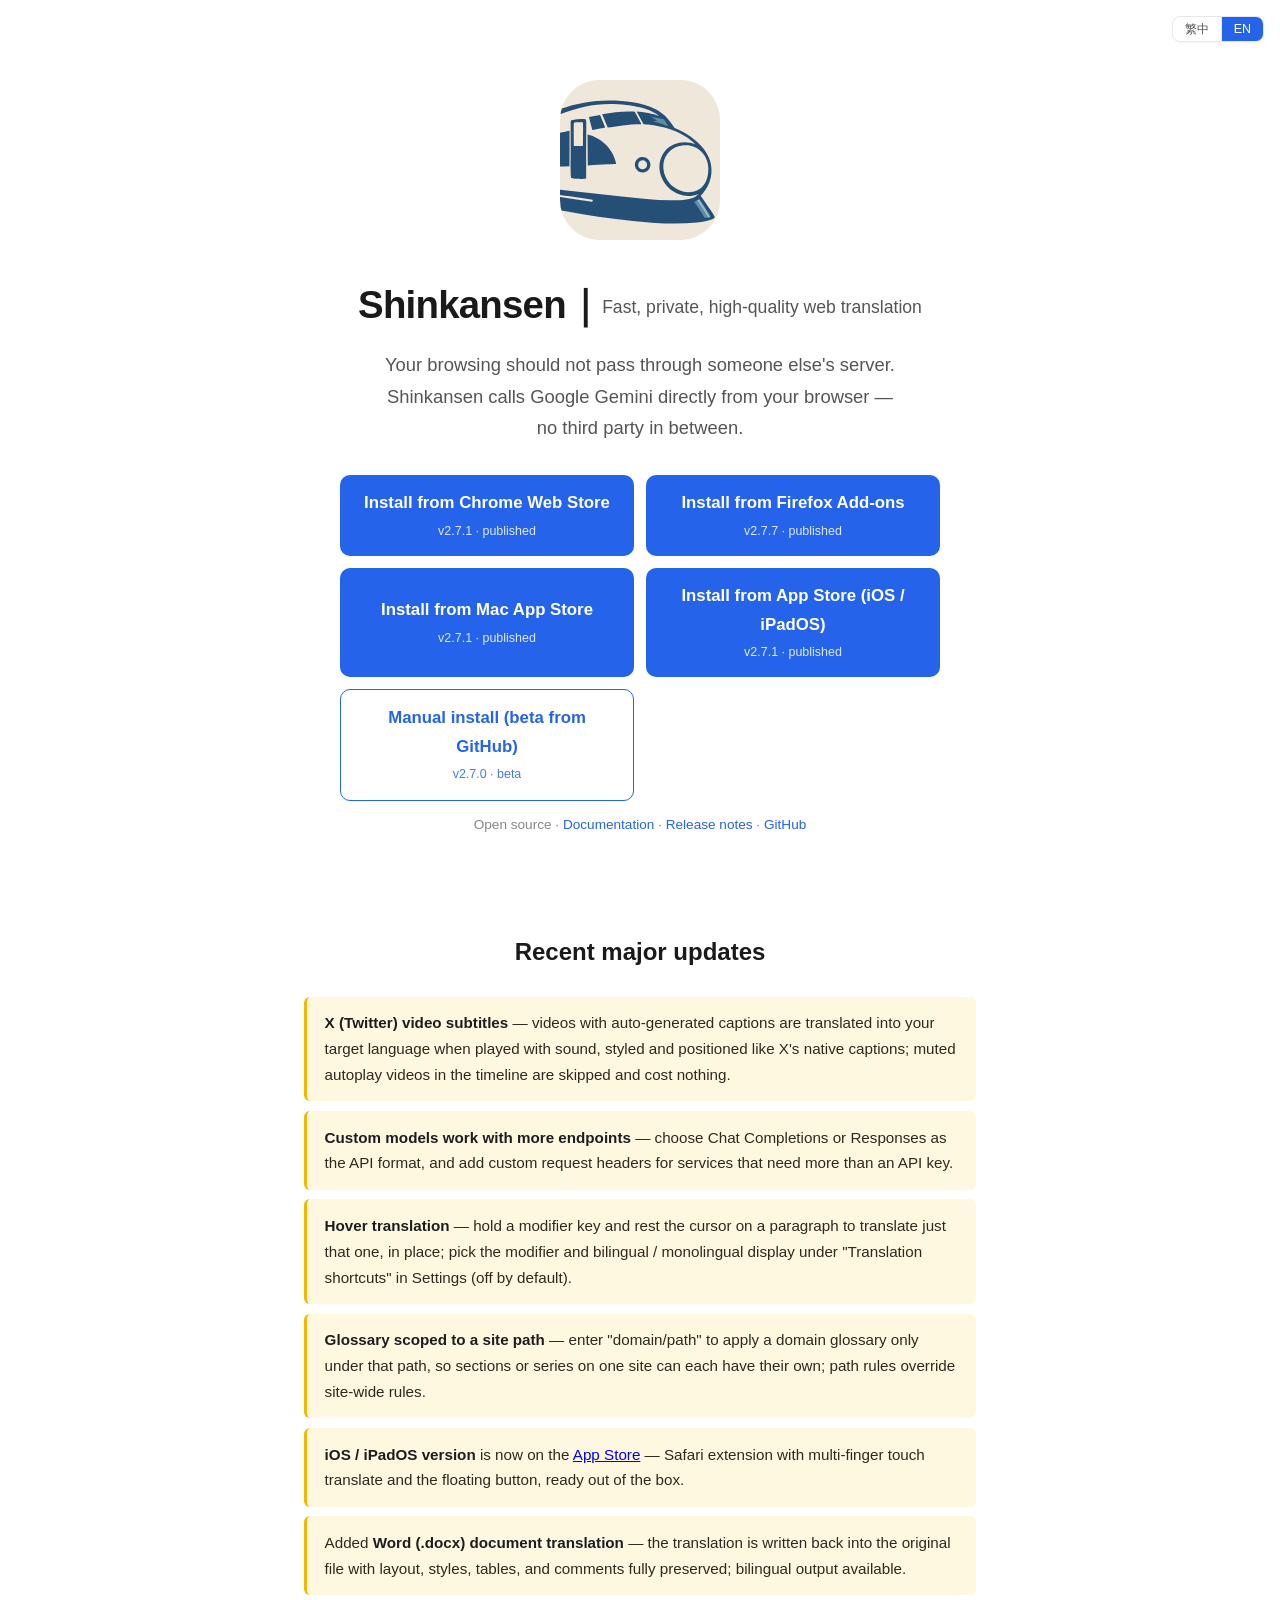
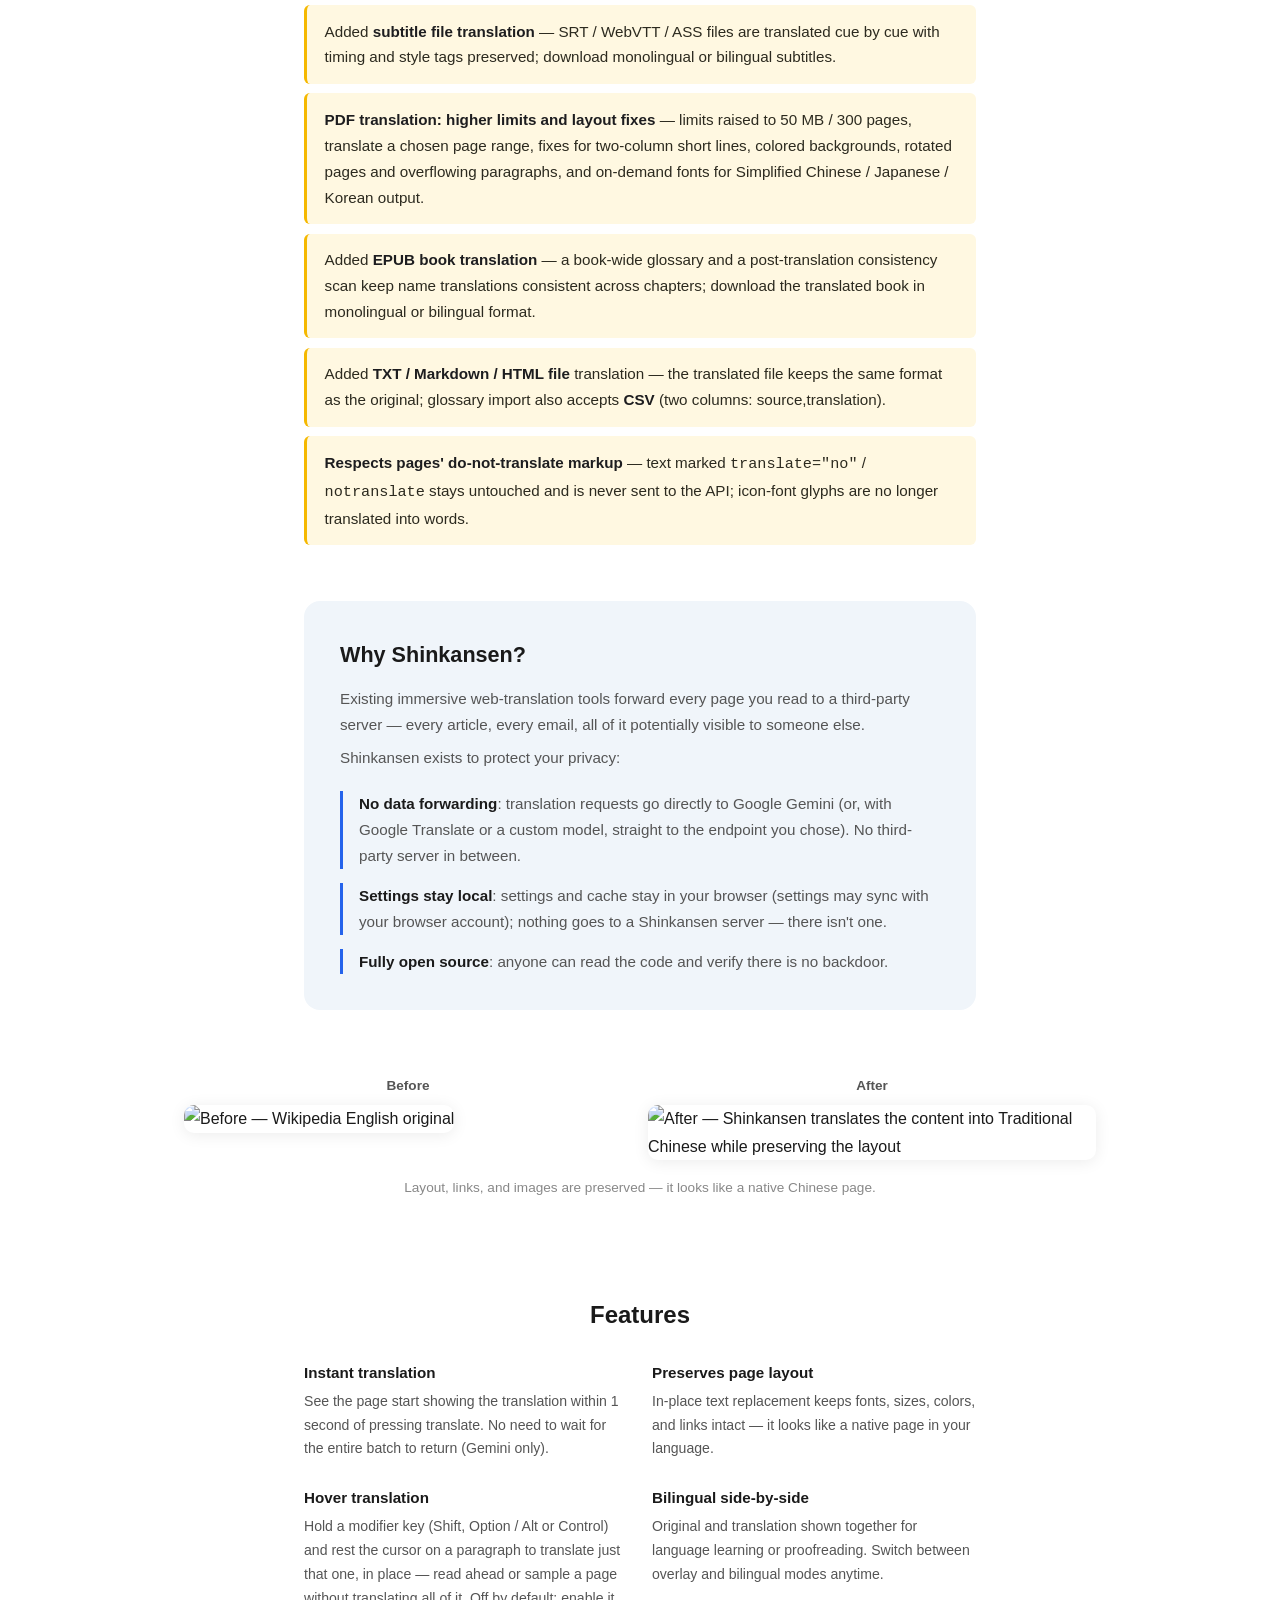
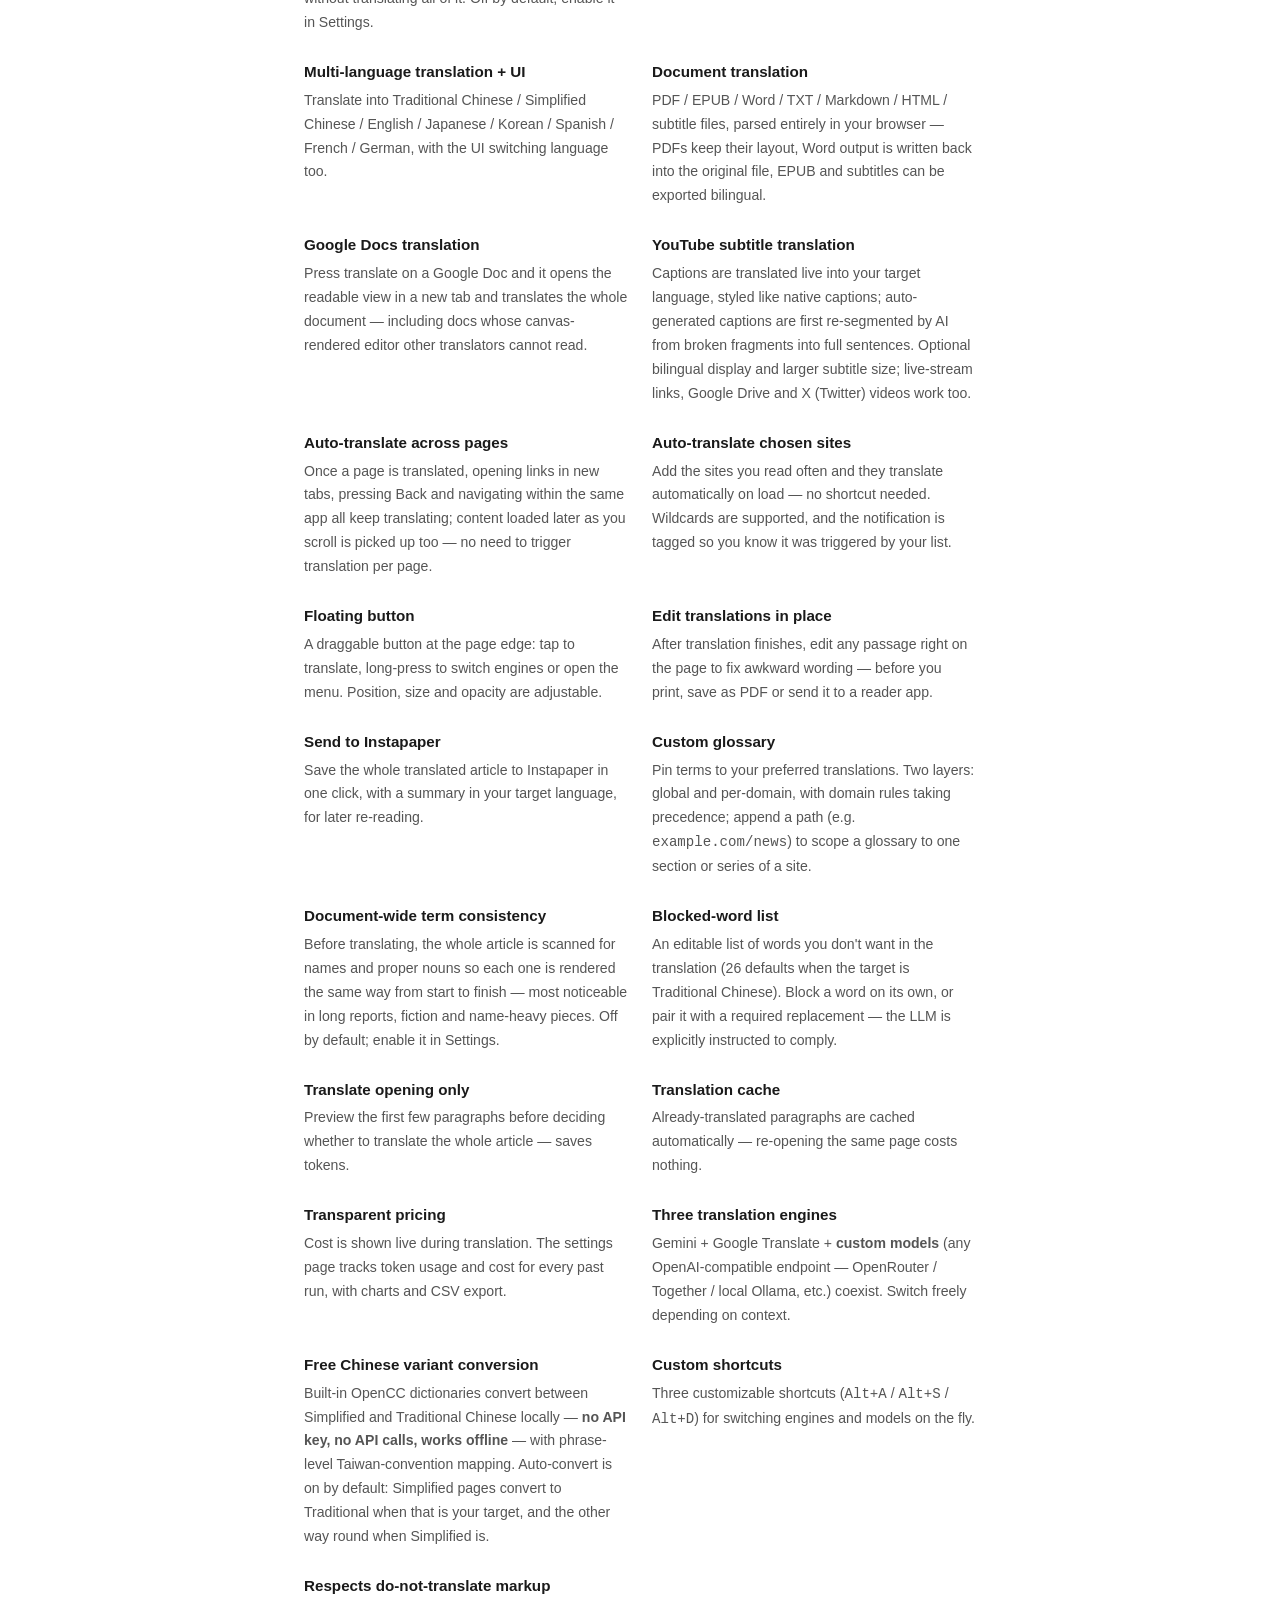
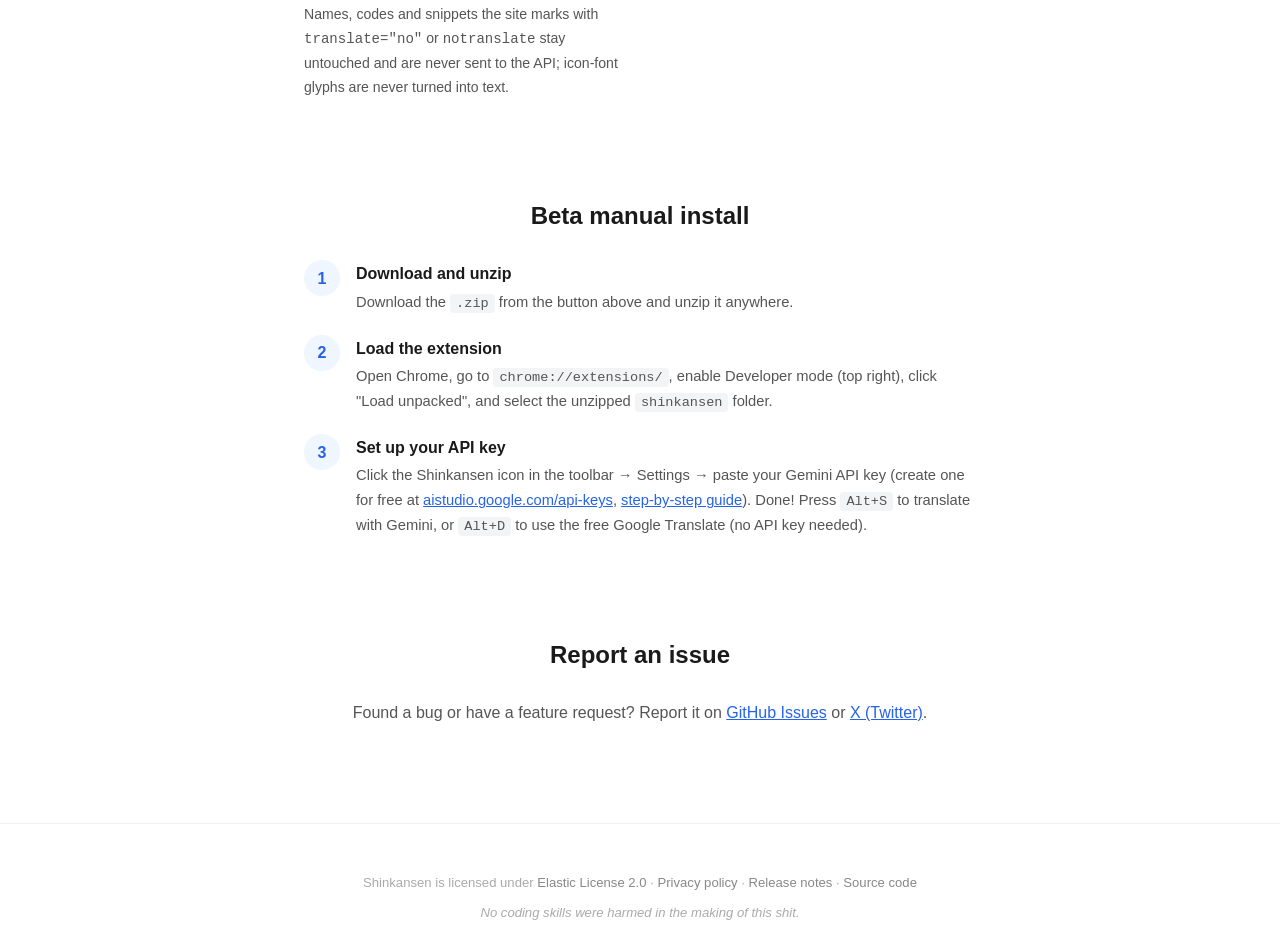
==== commit a46375b3: "docs — Landing Page AMO 版本自動同步：2.7.1 → 2.7.7" ====
--- a/docs/index.html
+++ b/docs/index.html
@@ -385,7 +385,7 @@
         </a>
         <a href="https://addons.mozilla.org/firefox/addon/shinkansen/" class="btn-download">
           <span data-i18n="btn.amo.text">從 Firefox Add-ons 安裝</span>
-          <span class="btn-version">v<!-- amo-version-start -->2.7.1<!-- amo-version-end --> · <span data-i18n="btn.amo.status">已上架</span></span>
+          <span class="btn-version">v<!-- amo-version-start -->2.7.7<!-- amo-version-end --> · <span data-i18n="btn.amo.status">已上架</span></span>
         </a>
         <a href="https://apps.apple.com/tw/app/shinkansen-translator/id6768586680" class="btn-download">
           <span data-i18n="btn.mas.text">從 Mac App Store 安裝</span>
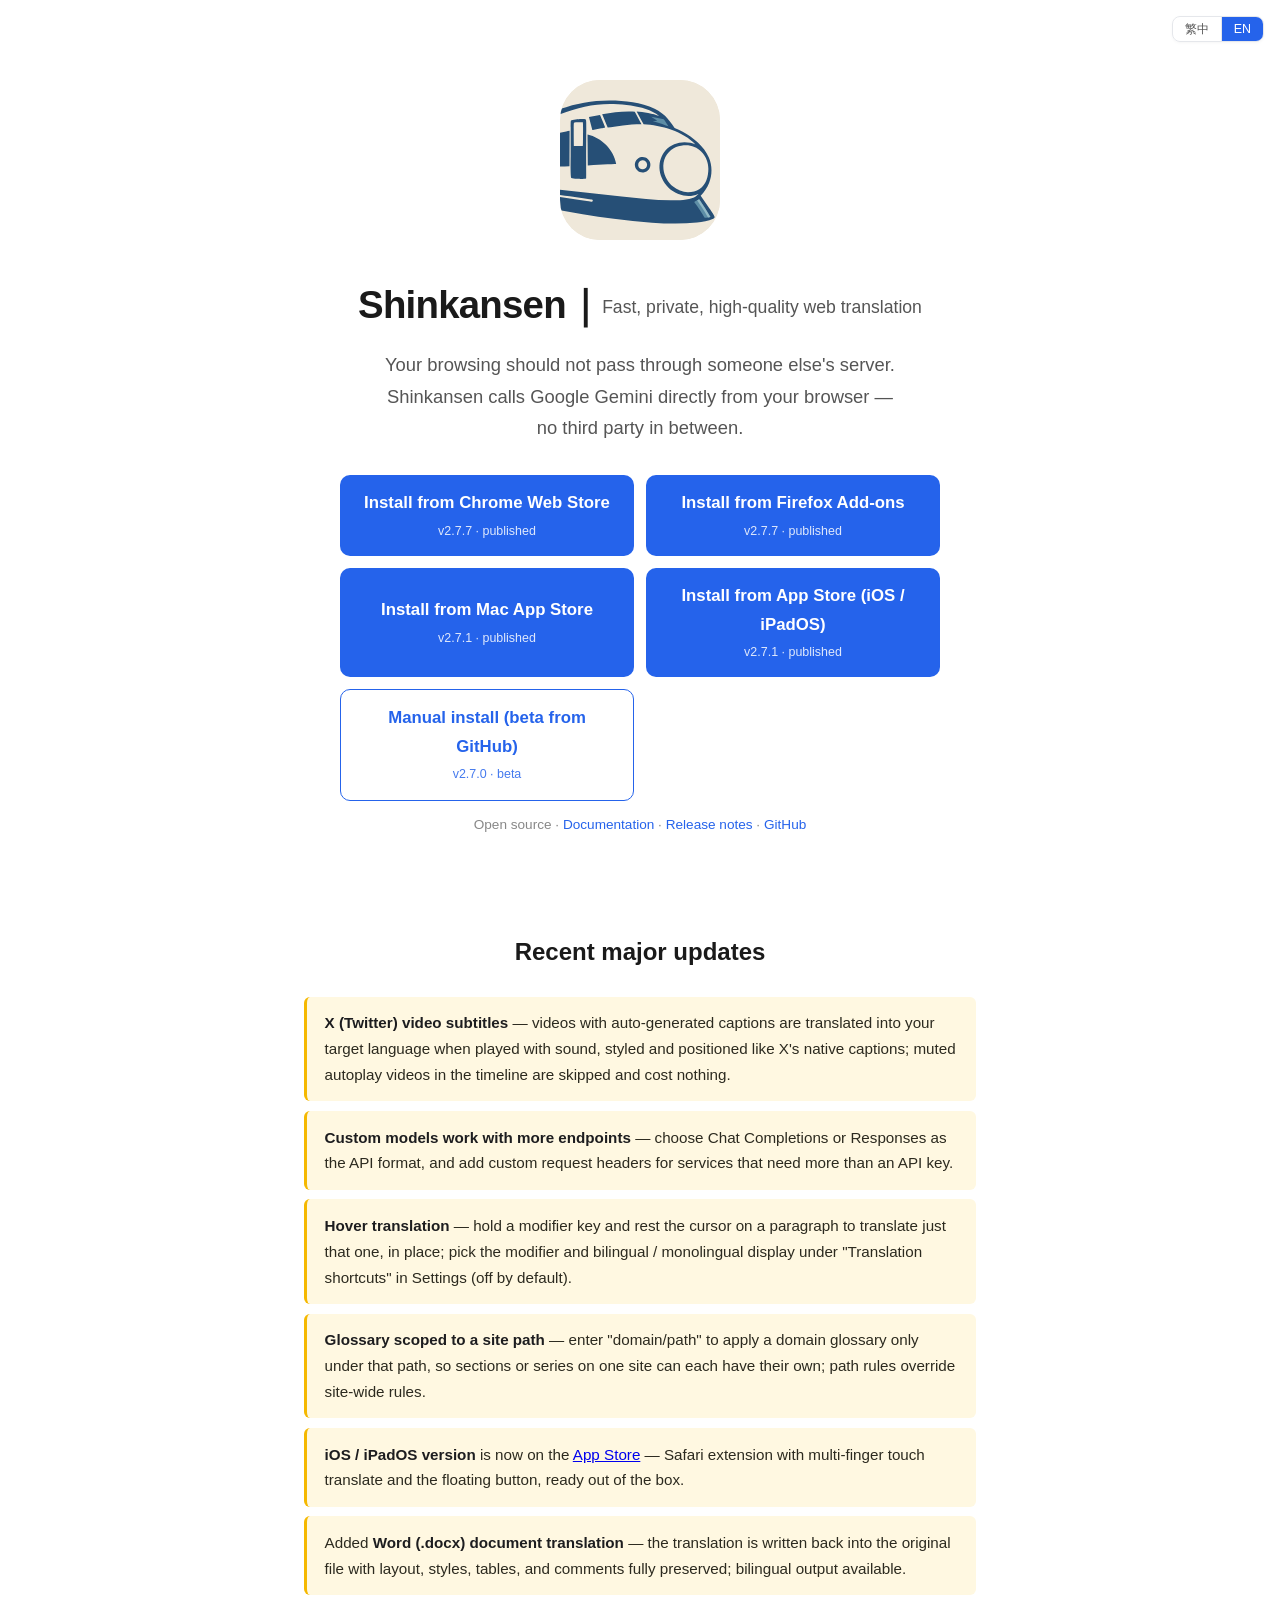
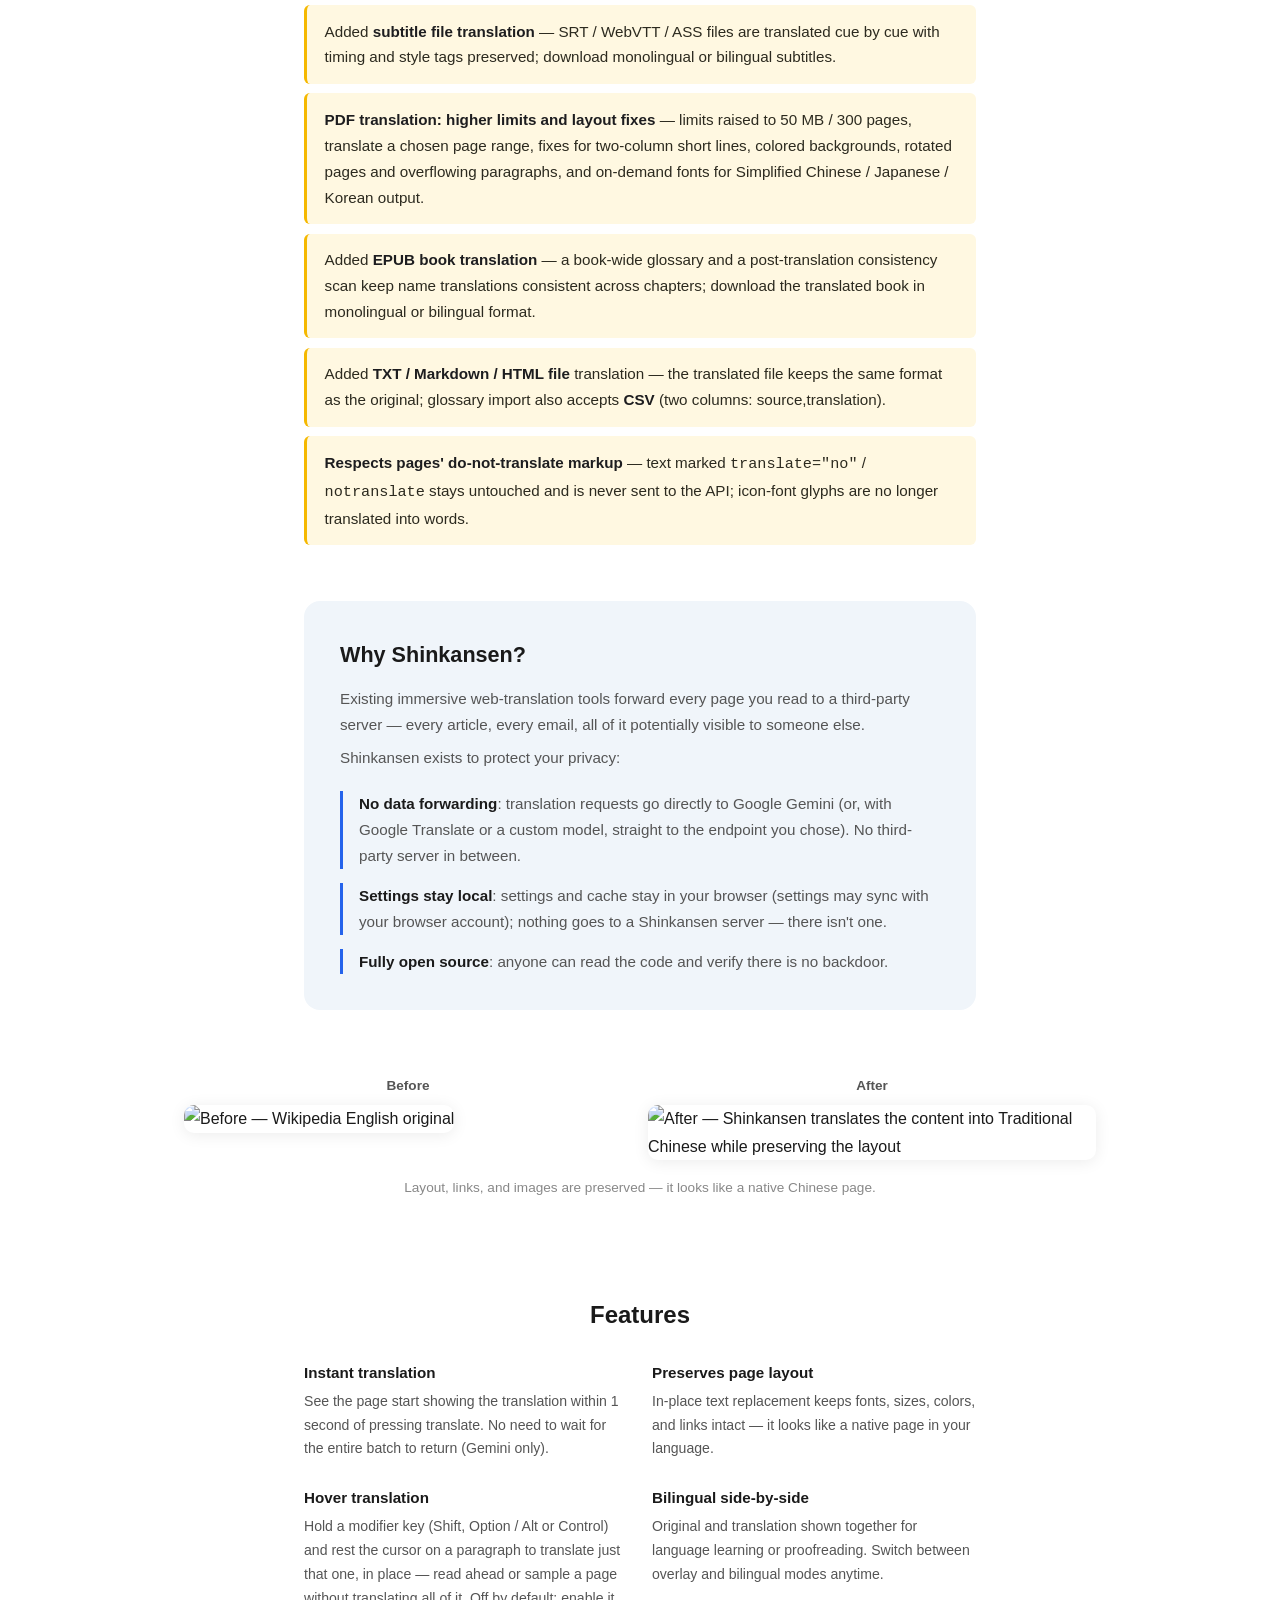
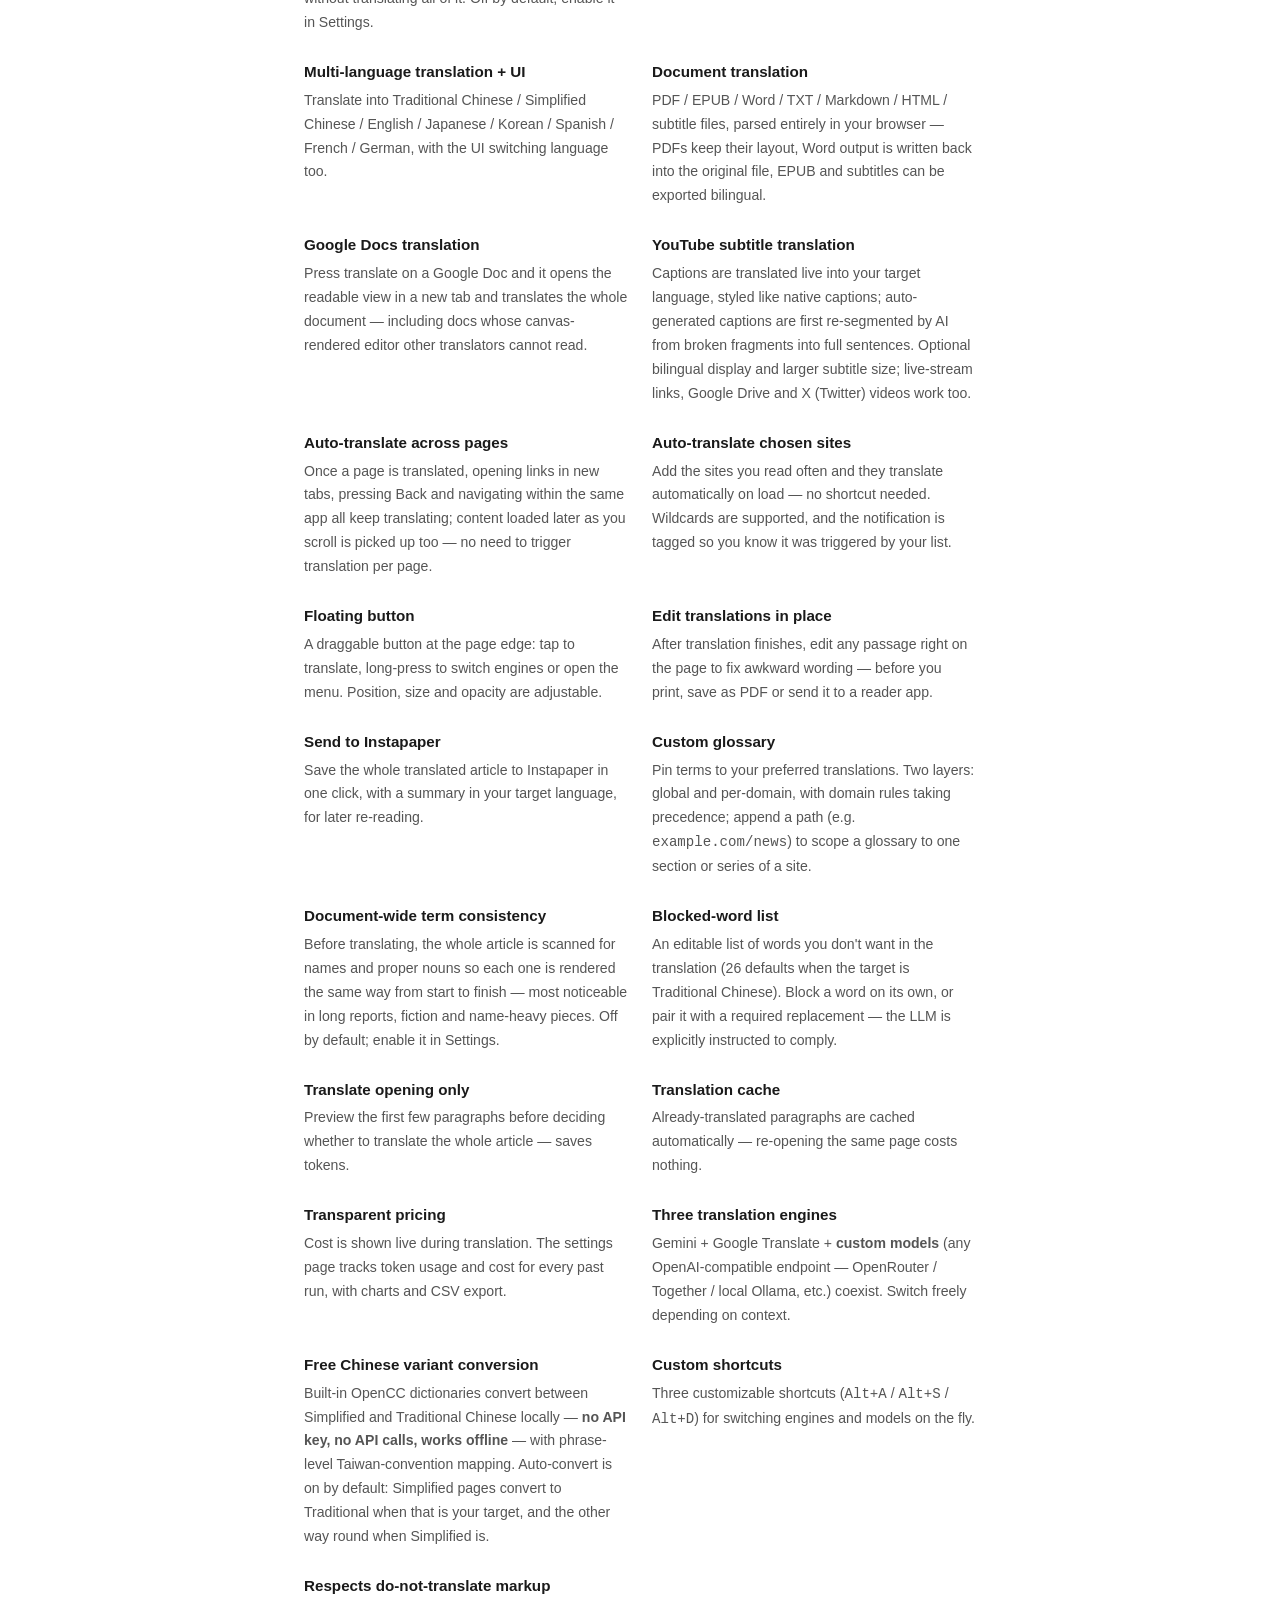
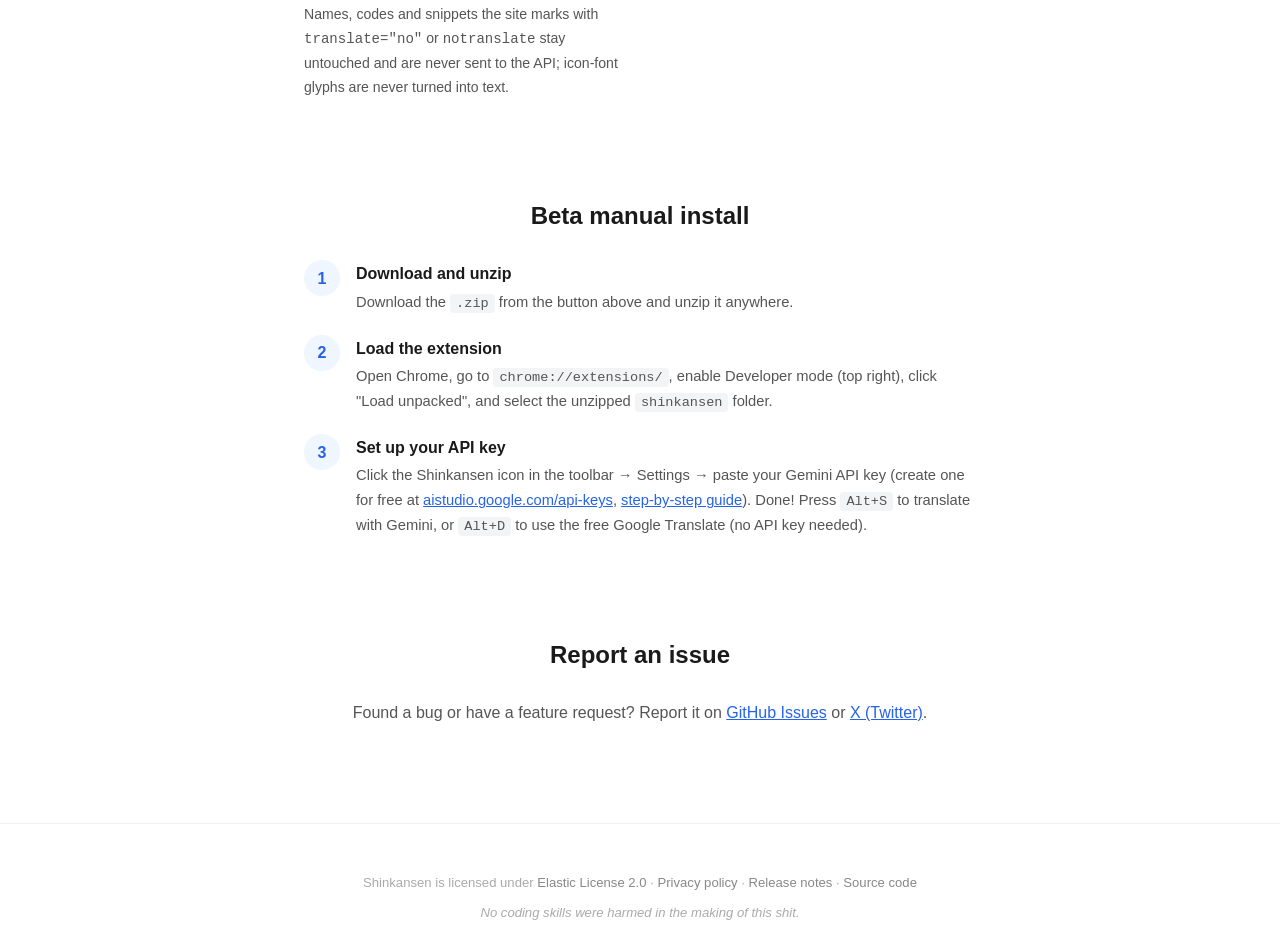
==== commit 7311e7e1: "docs — Landing Page CWS 版本自動同步：2.7.1 → 2.7.7" ====
--- a/docs/index.html
+++ b/docs/index.html
@@ -381,7 +381,7 @@
       <div class="btn-row">
         <a href="https://chromewebstore.google.com/detail/shinkansen/pnhmlecoofeoofajcjenndnimhbodhlg" class="btn-download">
           <span data-i18n="btn.cws.text">從 Chrome Web Store 安裝</span>
-          <span class="btn-version">v<!-- cws-version-start -->2.7.1<!-- cws-version-end --> · <span data-i18n="btn.cws.status">已上架</span></span>
+          <span class="btn-version">v<!-- cws-version-start -->2.7.7<!-- cws-version-end --> · <span data-i18n="btn.cws.status">已上架</span></span>
         </a>
         <a href="https://addons.mozilla.org/firefox/addon/shinkansen/" class="btn-download">
           <span data-i18n="btn.amo.text">從 Firefox Add-ons 安裝</span>
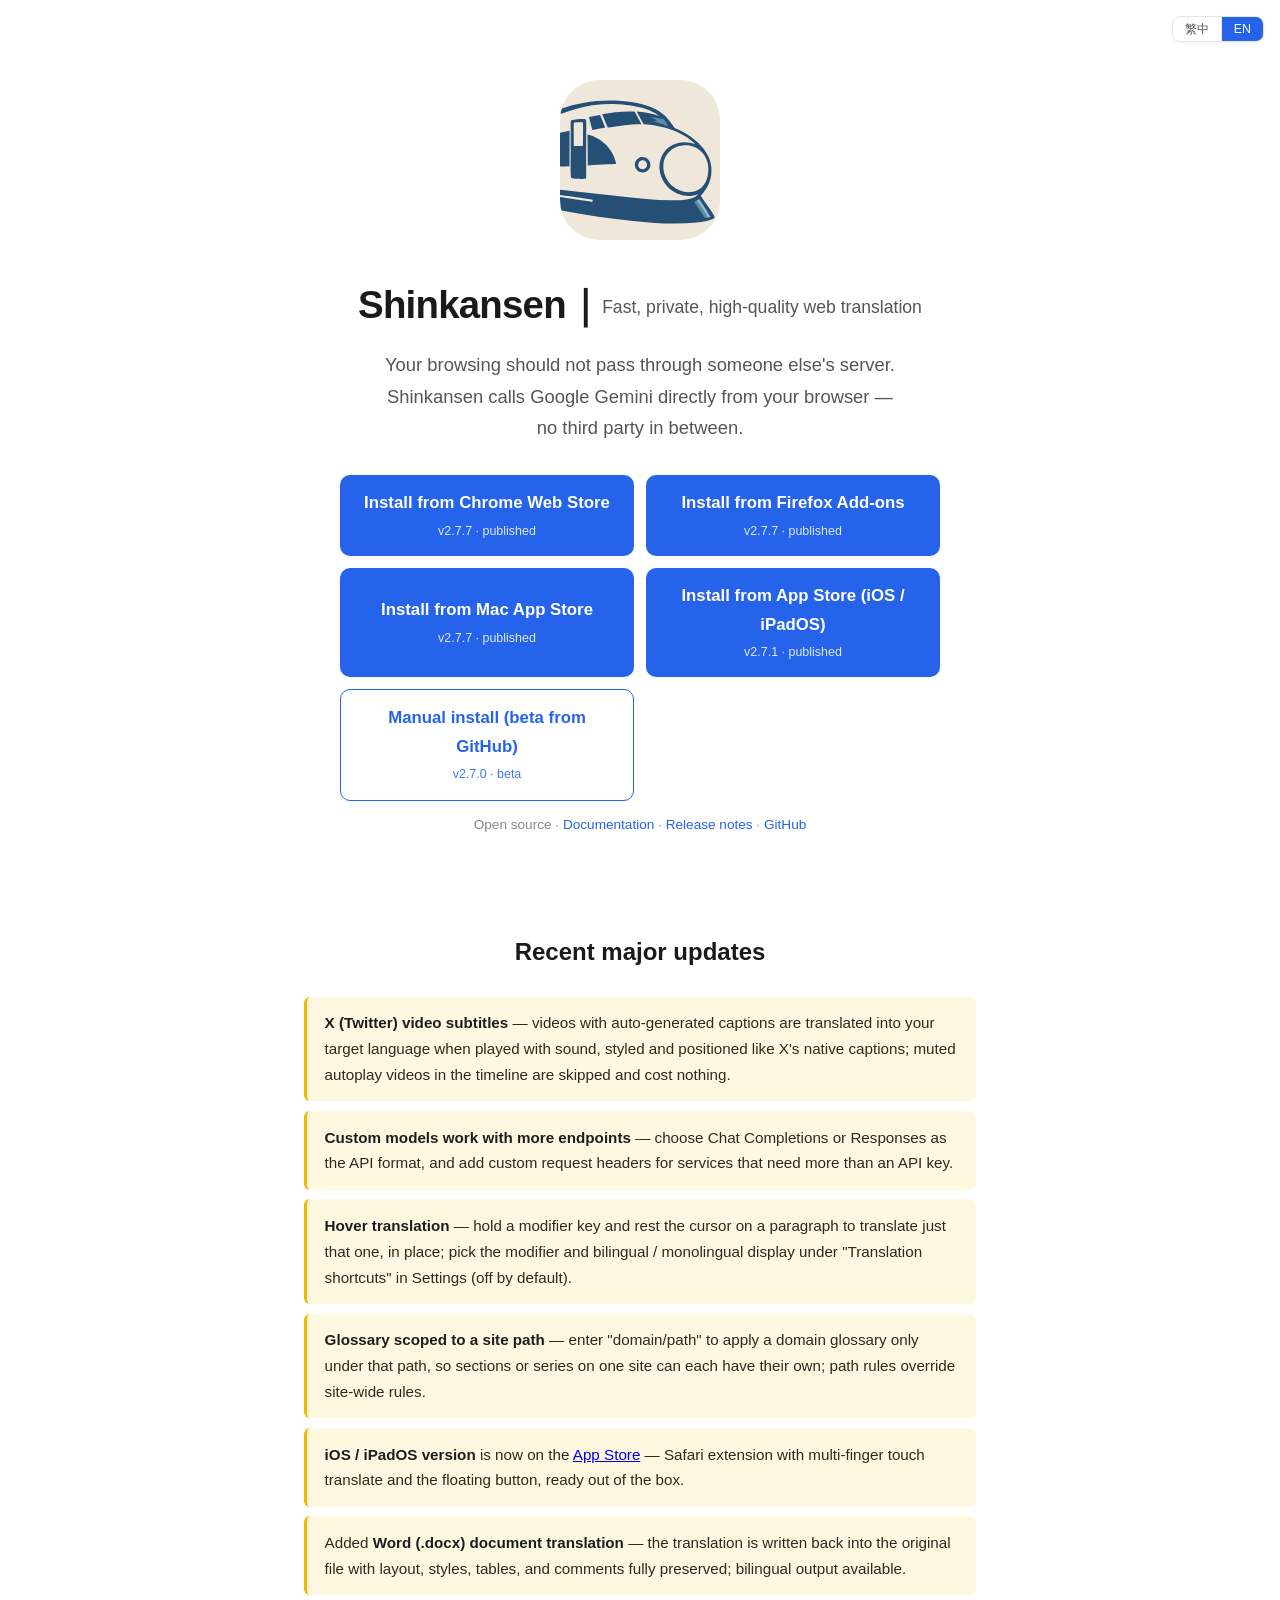
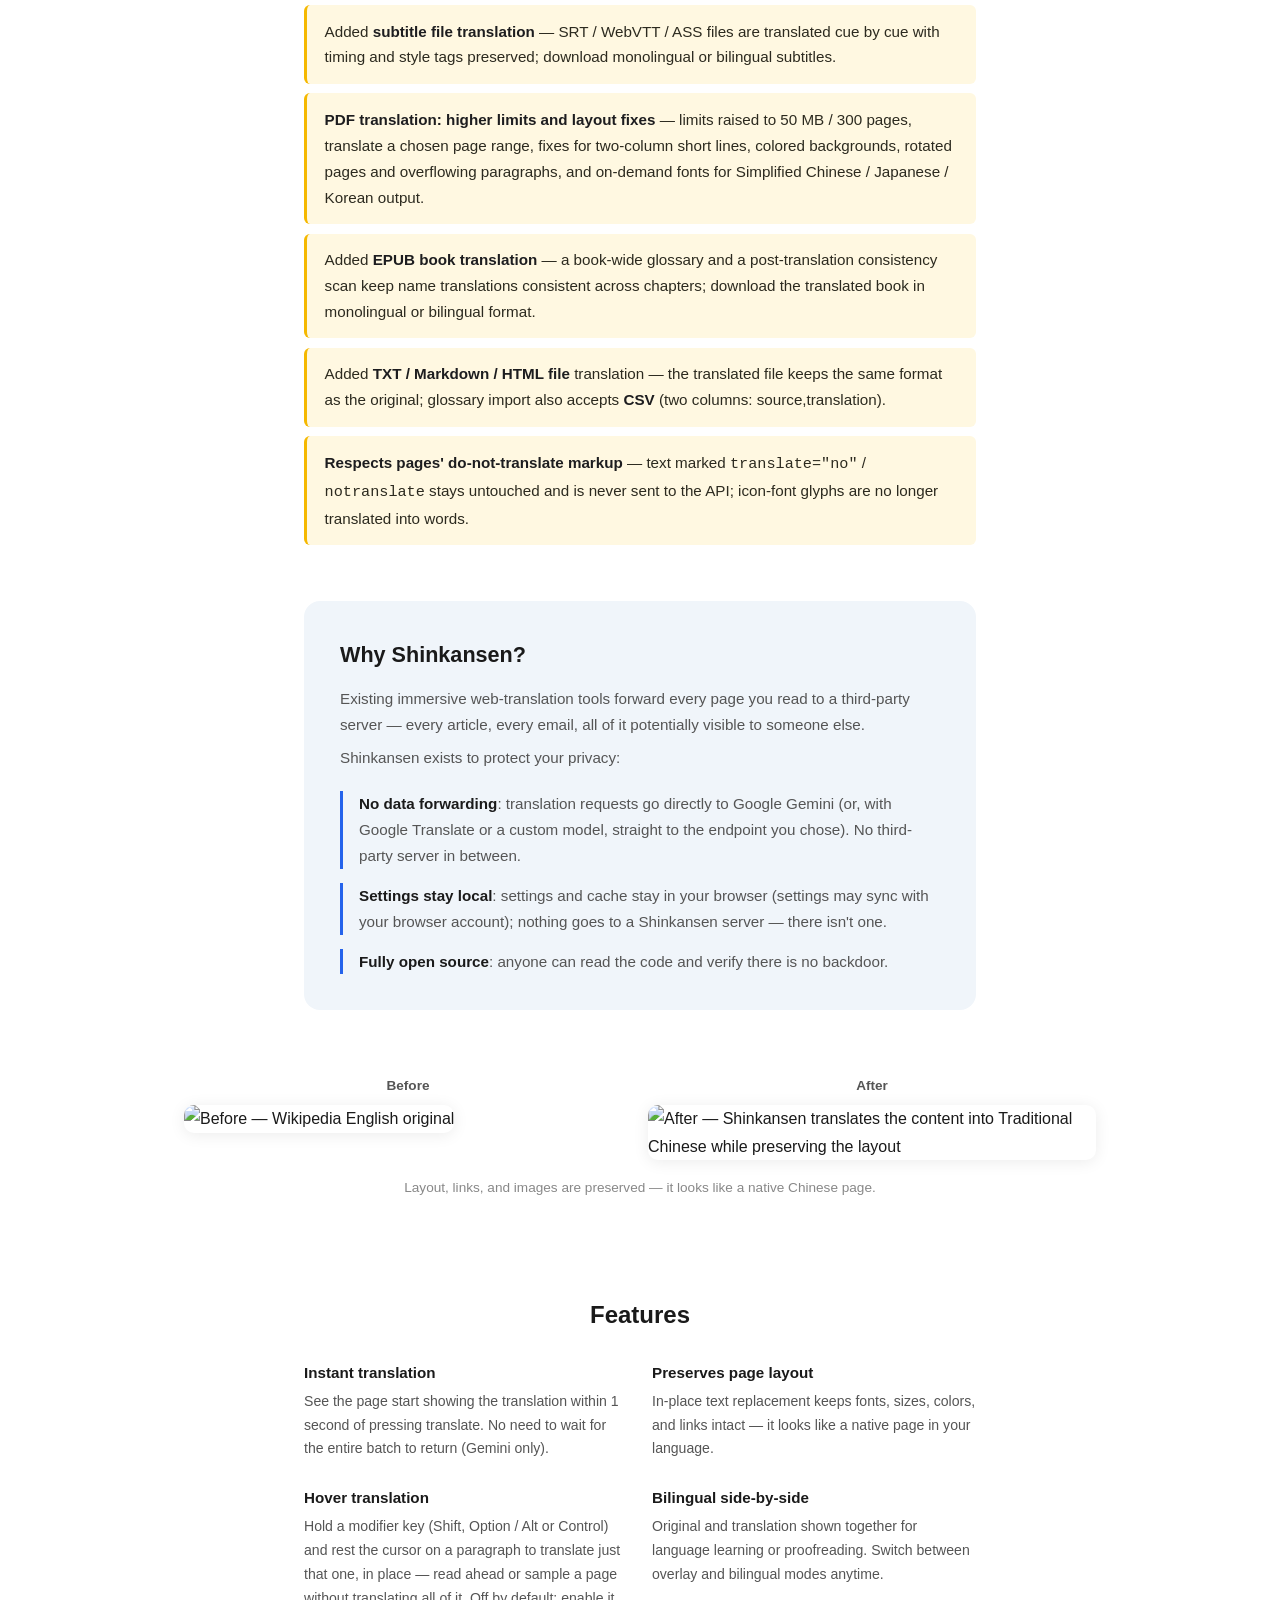
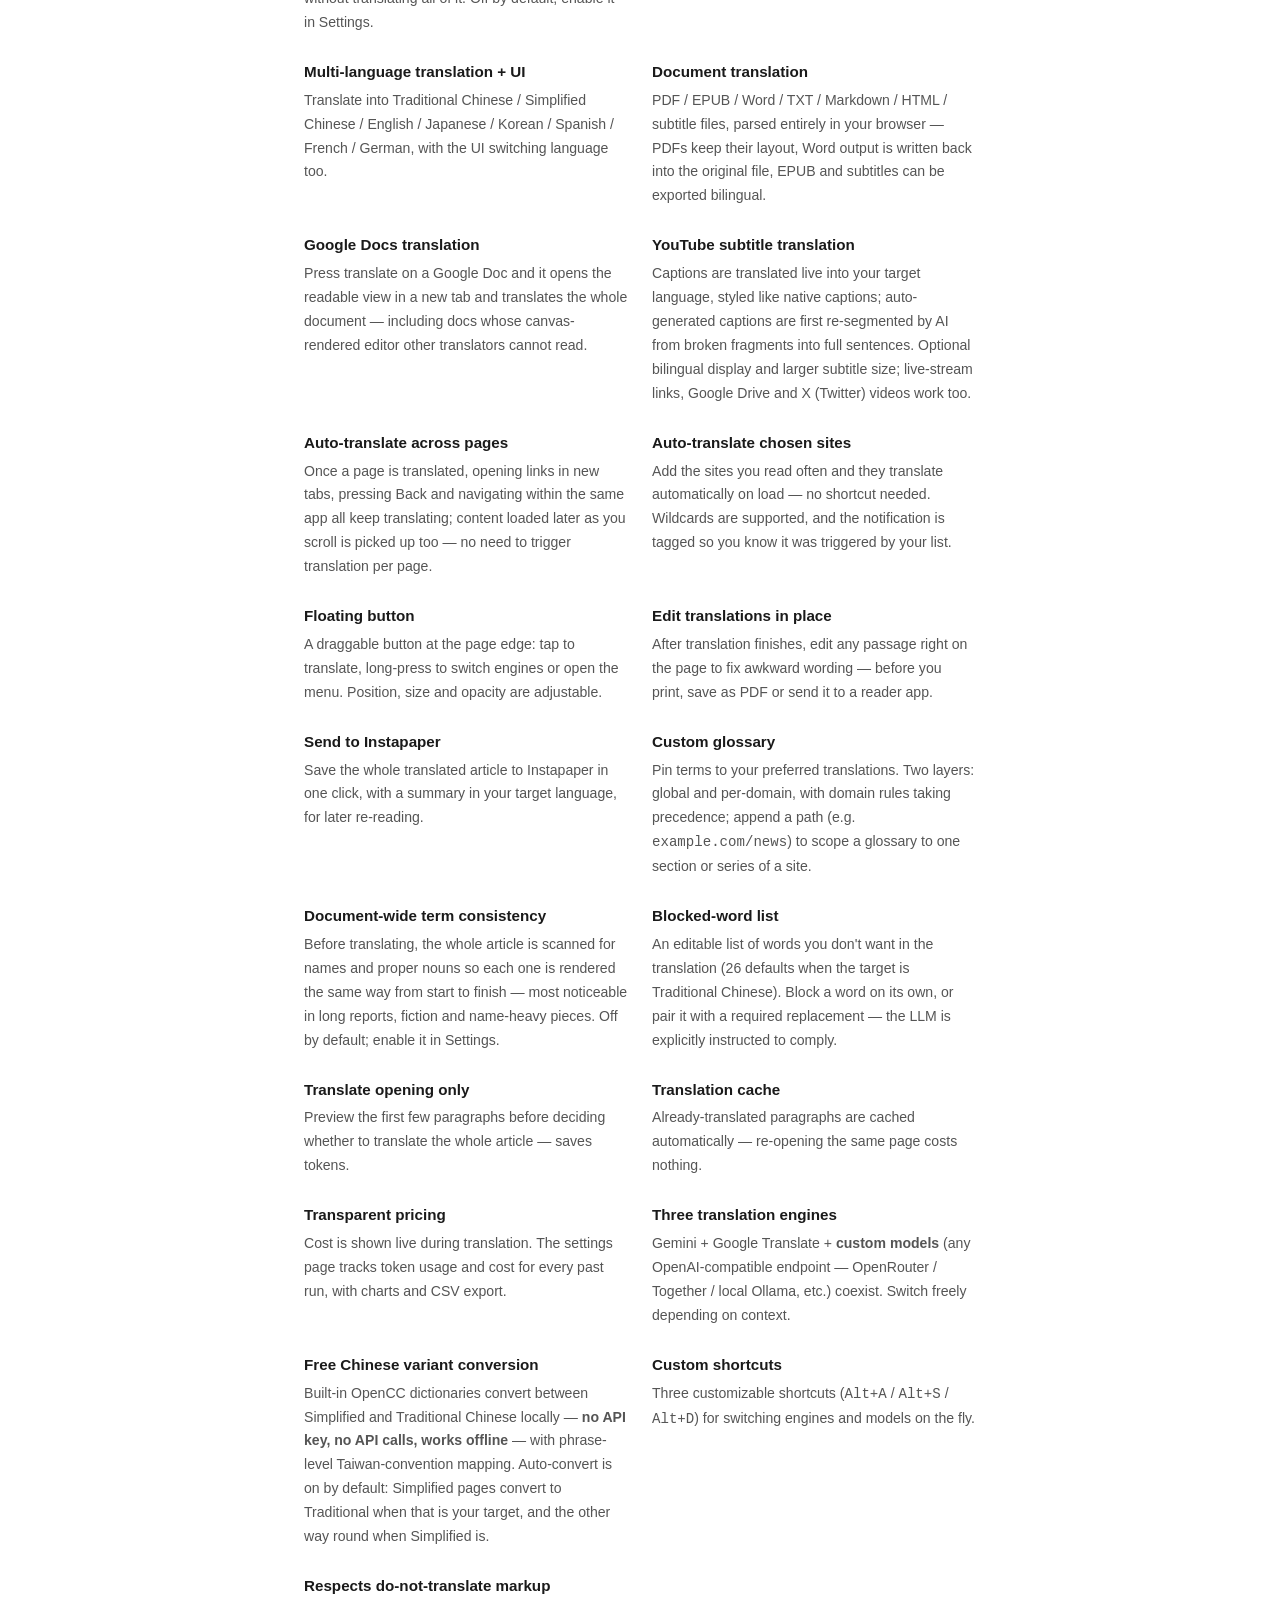
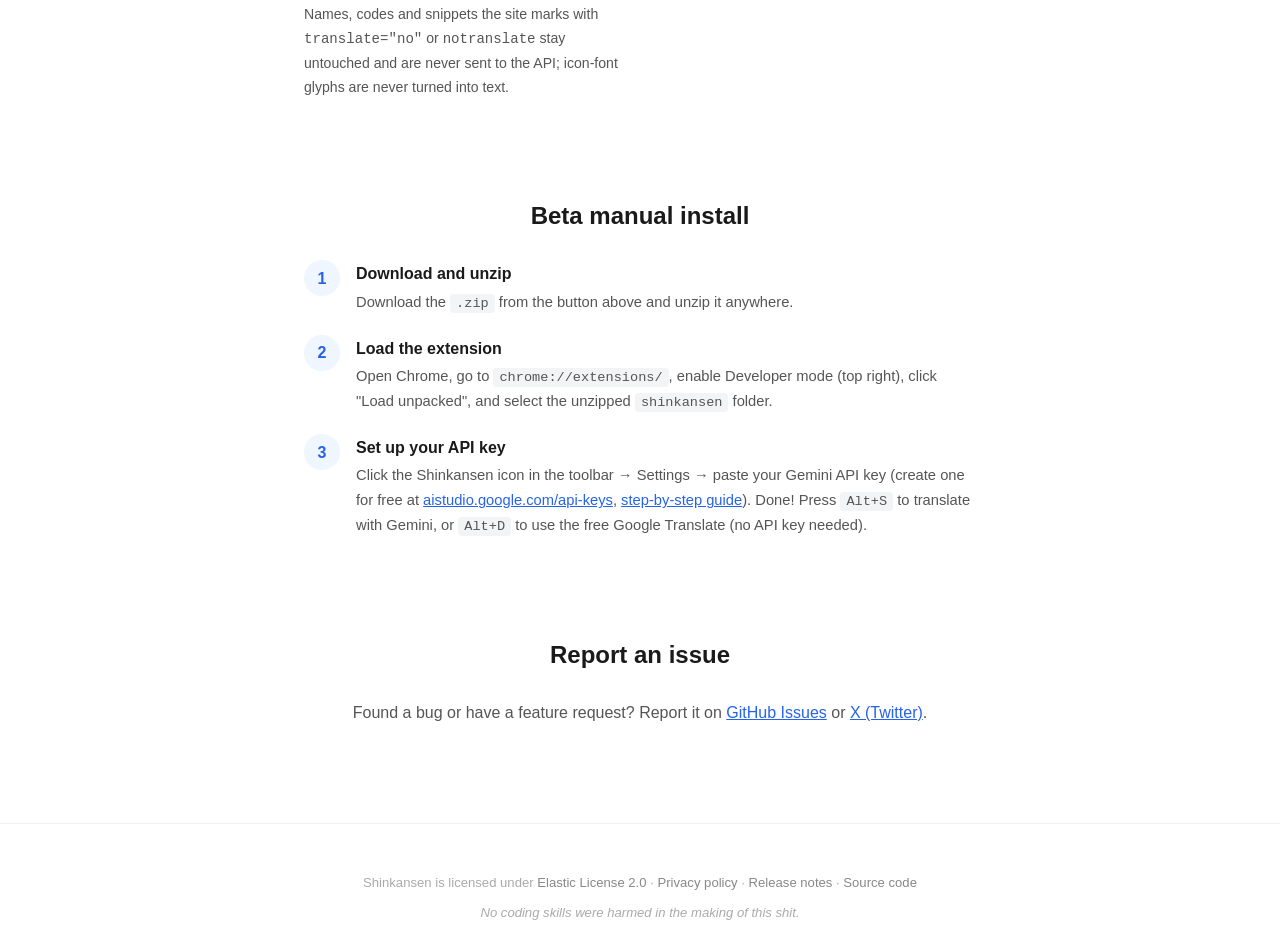
==== commit 03b2c9aa: "docs — Landing Page MAS 版本自動同步：2.7.1 → 2.7.7" ====
--- a/docs/index.html
+++ b/docs/index.html
@@ -389,7 +389,7 @@
         </a>
         <a href="https://apps.apple.com/tw/app/shinkansen-translator/id6768586680" class="btn-download">
           <span data-i18n="btn.mas.text">從 Mac App Store 安裝</span>
-          <span class="btn-version">v<!-- mas-version-start -->2.7.1<!-- mas-version-end --> · <span data-i18n="btn.mas.status">已上架</span></span>
+          <span class="btn-version">v<!-- mas-version-start -->2.7.7<!-- mas-version-end --> · <span data-i18n="btn.mas.status">已上架</span></span>
         </a>
         <a href="https://apps.apple.com/tw/app/shinkansen-web-translator/id6776958298" class="btn-download">
           <span data-i18n="btn.ios.text">從 App Store 安裝（iOS / iPadOS）</span>
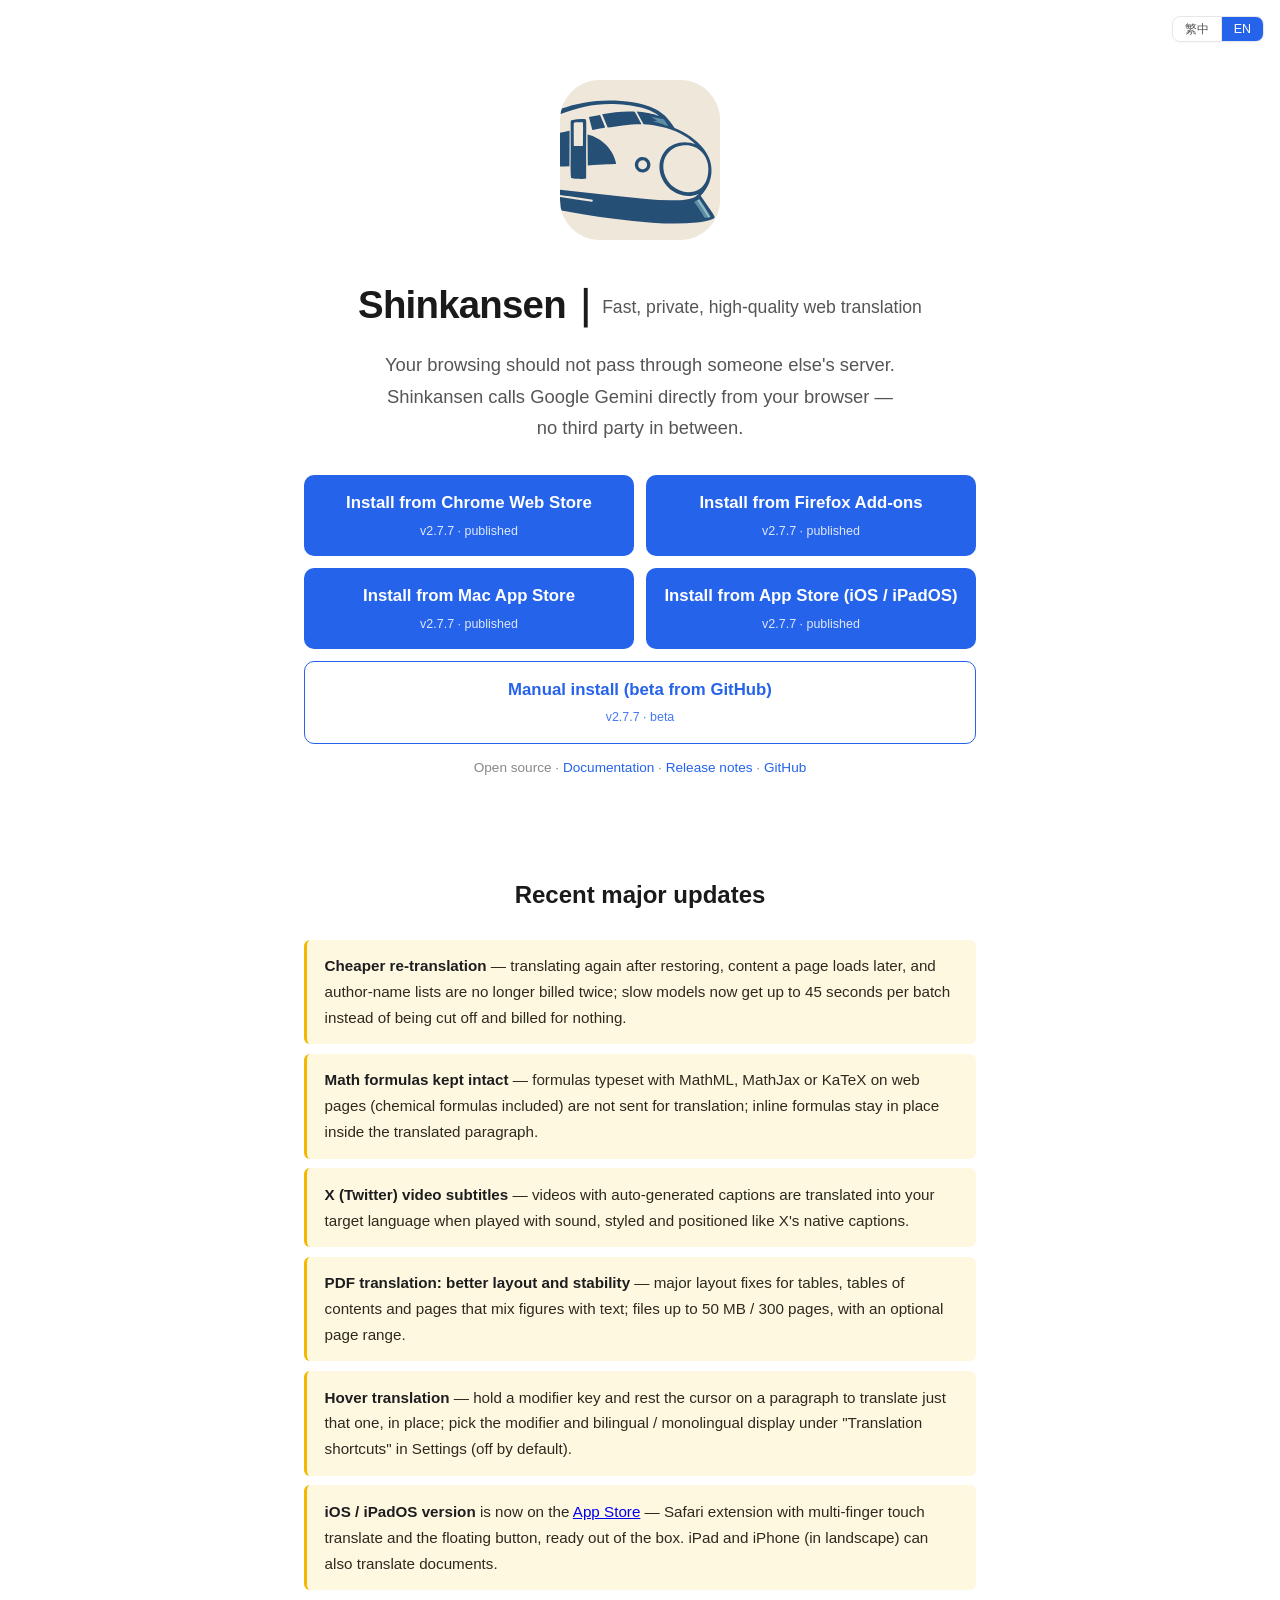
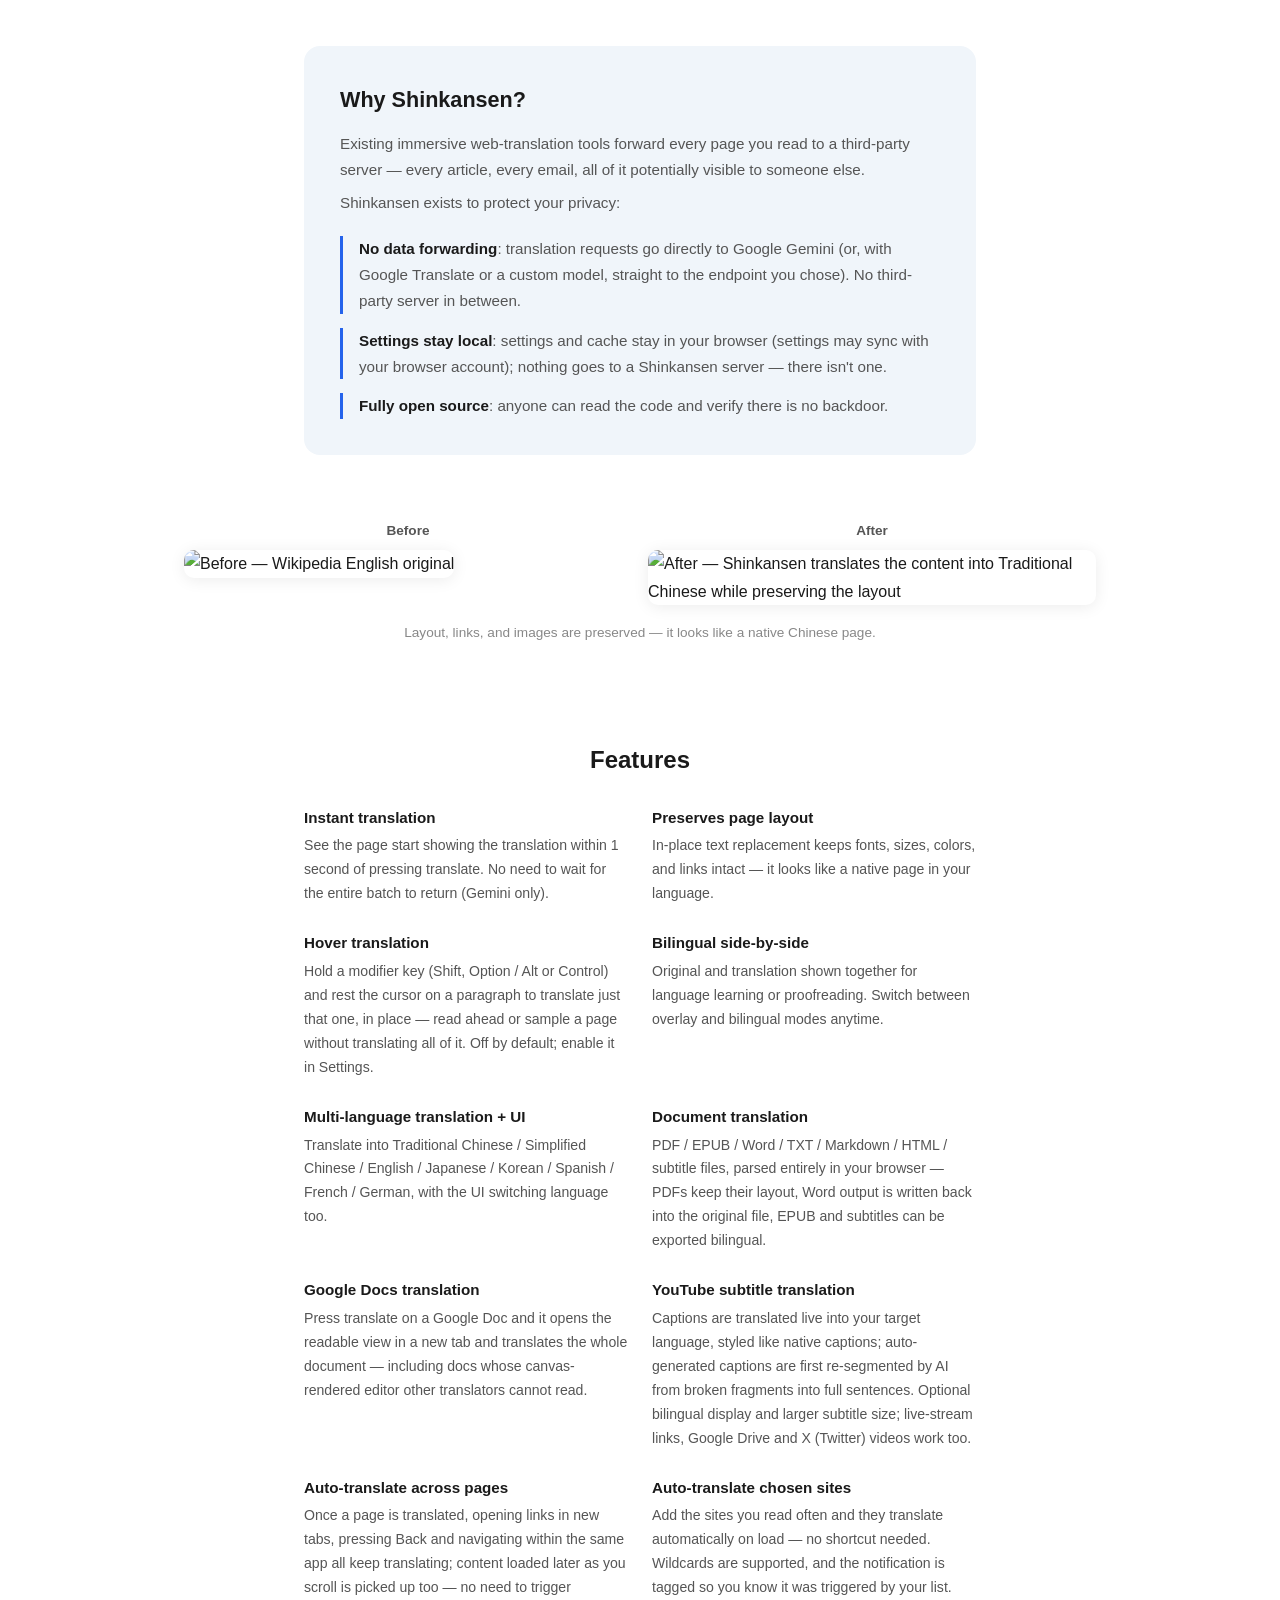
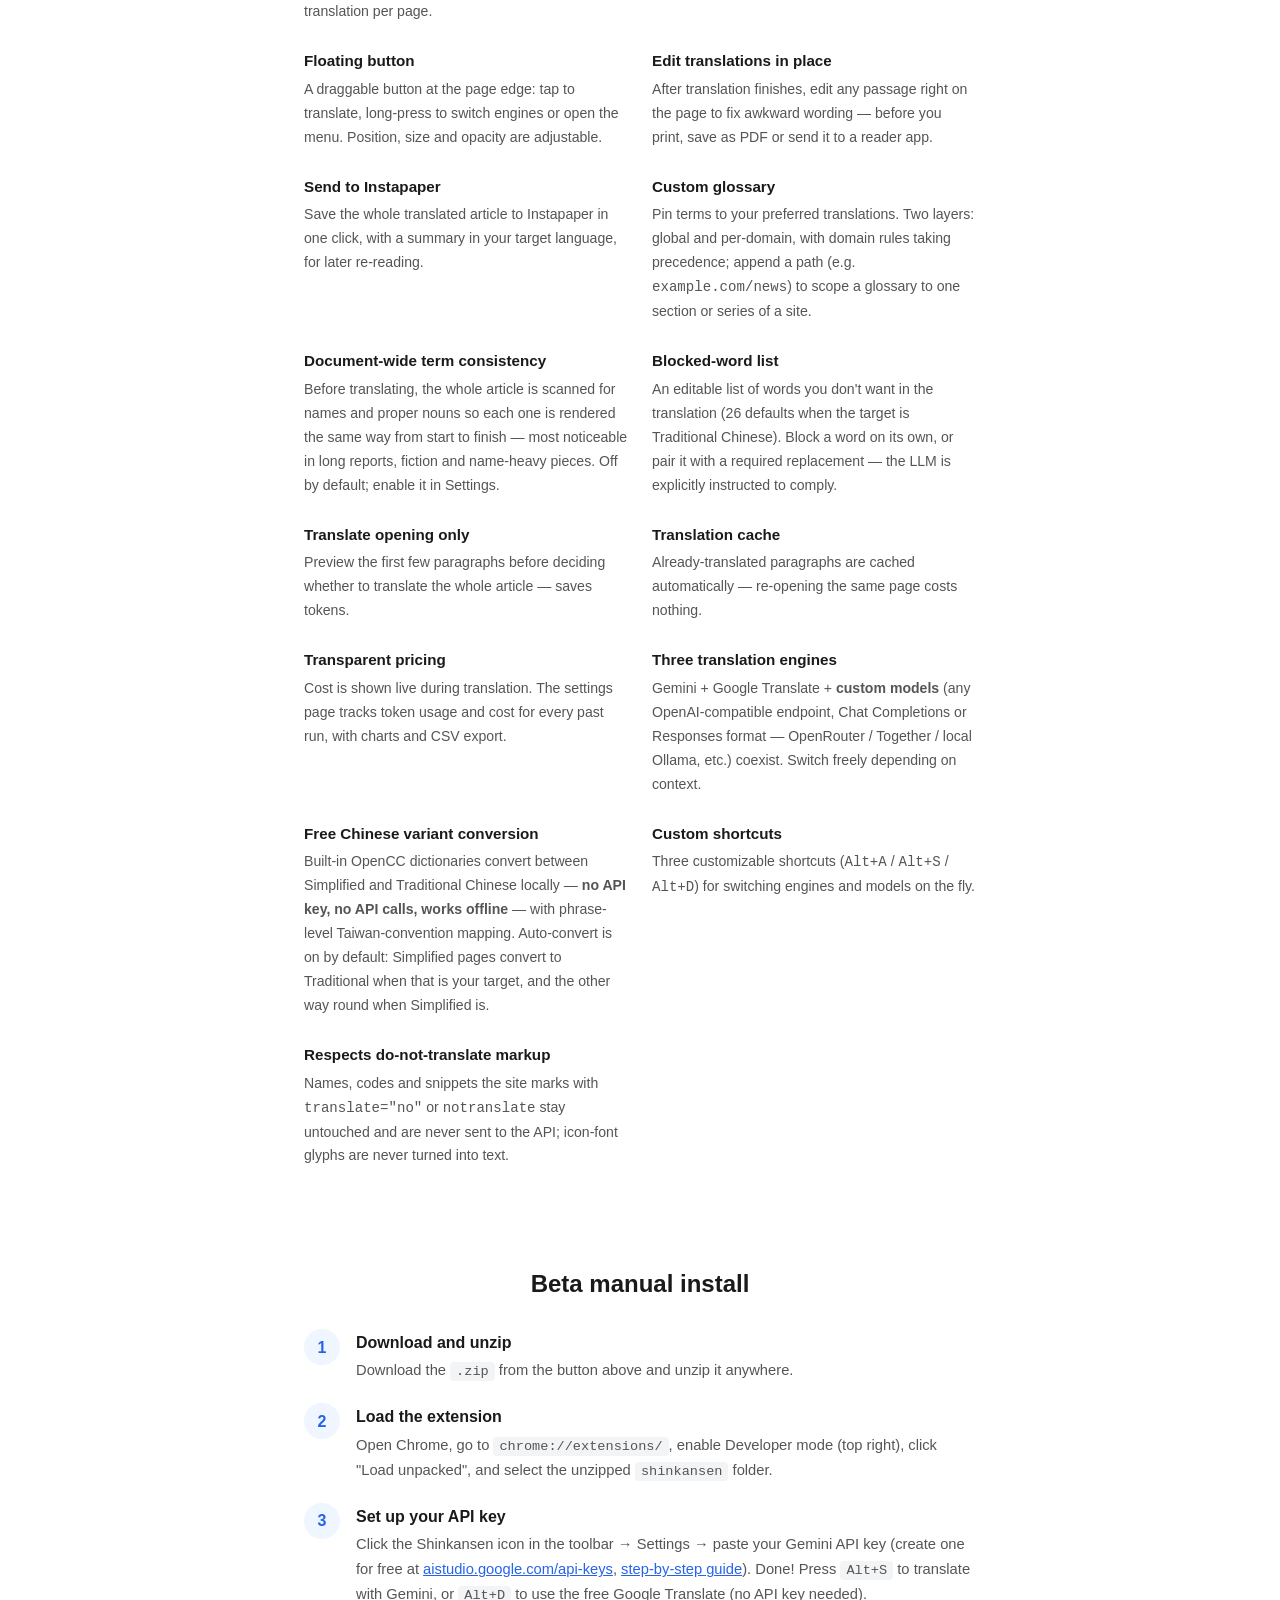
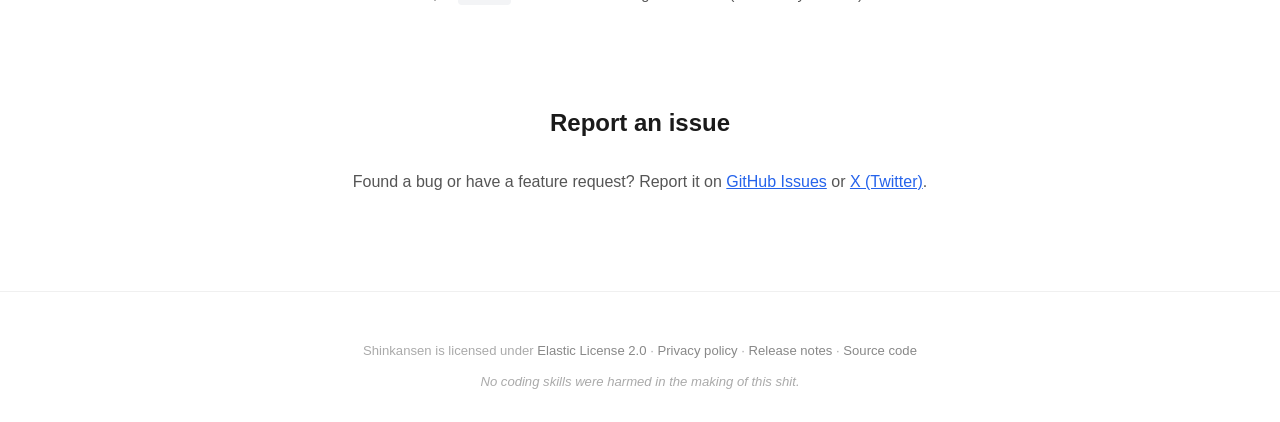
==== commit 63112998: "Merge remote-tracking branch 'upstream/main' # Conflicts: #	docs/index.html" ====
--- a/docs/index.html
+++ b/docs/index.html
@@ -135,14 +135,14 @@
     .hero .tagline {
       font-size: 1.15rem;
       color: #555;
-      max-width: 520px;
+      max-width: 640px;
       margin: 0 auto 32px;
     }
     .btn-row {
       display: grid;
       grid-template-columns: repeat(2, 1fr);
       gap: 12px;
-      max-width: 600px;
+      max-width: 720px;
       margin: 0 auto;
     }
     .btn-download {
@@ -154,7 +154,7 @@
       color: #fff;
       font-size: 1.05rem;
       font-weight: 600;
-      padding: 14px 24px;
+      padding: 14px 16px;
       border-radius: 10px;
       text-decoration: none;
       transition: background 0.2s;
@@ -164,6 +164,7 @@
     }
     .btn-download:hover { background: #1d4ed8; }
     .btn-download.secondary {
+      grid-column: 1 / -1; /* 第五顆單獨一列時橫跨兩欄，不留半邊空格 */
       background: #fff;
       color: #2563eb;
       border: 1.5px solid #2563eb;
@@ -393,11 +394,11 @@
         </a>
         <a href="https://apps.apple.com/tw/app/shinkansen-web-translator/id6776958298" class="btn-download">
           <span data-i18n="btn.ios.text">從 App Store 安裝（iOS / iPadOS）</span>
-          <span class="btn-version">v<!-- ios-version-start -->2.7.1<!-- ios-version-end --> · <span data-i18n="btn.ios.status">已上架</span></span>
+          <span class="btn-version">v<!-- ios-version-start -->2.7.7<!-- ios-version-end --> · <span data-i18n="btn.ios.status">已上架</span></span>
         </a>
         <a href="https://github.com/jimmysu0309/shinkansen/releases" class="btn-download secondary">
           <span data-i18n="btn.github.text">GitHub 下載 beta 版手動安裝</span>
-          <span class="btn-version">v2.7.0 · beta</span>
+          <span class="btn-version">v2.7.7 · beta</span>
         </a>
       </div>
       <p class="hero-sub" data-i18n="hero.sub">開放原始碼 · <a href="https://github.com/jimmysu0309/shinkansen#readme">使用說明</a> · <a href="release-notes.html">更新紀錄</a> · <a href="https://github.com/jimmysu0309/shinkansen">GitHub</a></p>
@@ -409,17 +410,12 @@
     <div class="container">
       <h2 data-i18n="recent.heading">近期重大更新</h2>
       <ul class="recent-updates">
-        <li data-i18n="recent.xSubtitle"><strong>X（Twitter）影片字幕翻譯</strong>，帶自動產生字幕的影片開聲音播放時自動翻成目標語言，樣式與位置同 X 原生字幕；時間軸上靜音自動播放的影片不翻、不花費用</li>
-        <li data-i18n="recent.customEndpoints"><strong>自訂模型相容更多端點</strong>，API 格式可選 Chat Completions 或 Responses，並可加自訂 request headers，給除了 API Key 還要求額外 header 的服務使用</li>
+        <li data-i18n="recent.cheaper"><strong>重翻更省錢</strong>，還原後再翻、網頁晚載入的內容、作者列人名清單不再重複計費；慢模型單批等待放寬到 45 秒，不再中斷後白付費</li>
+        <li data-i18n="recent.math"><strong>數學公式完整保留</strong>，網頁上以 MathML、MathJax、KaTeX 排版的公式（含化學式）不送翻譯，段落內的行內公式原樣留在譯文中</li>
+        <li data-i18n="recent.xSubtitle"><strong>X（Twitter）影片字幕翻譯</strong>，帶自動產生字幕的影片開聲音播放時自動翻成目標語言，樣式與位置同 X 原生字幕</li>
+        <li data-i18n="recent.pdf"><strong>PDF 翻譯版面與穩定性改善</strong>，表格、目錄與圖文頁的版面大幅修正；檔案上限 50 MB / 300 頁，可指定翻譯頁數範圍</li>
         <li data-i18n="recent.hover"><strong>懸停翻譯</strong>，按住修飾鍵、游標停在段落上即只翻譯那一段，譯文原地注入；設定頁「翻譯快速鍵」區塊可選修飾鍵與雙語 / 單語顯示，預設關閉</li>
-        <li data-i18n="recent.glossaryPath"><strong>網域術語表可限定網站路徑</strong>，輸入「網域/路徑」只對該路徑之下的頁面生效，同一網站不同專欄或作品可各用一份，路徑規則覆蓋整站規則</li>
-        <li data-i18n="recent.ios"><strong>iOS / iPadOS 版</strong>正式登陸 <a href="https://apps.apple.com/tw/app/shinkansen-web-translator/id6776958298">App Store</a>，Safari 擴充功能搭配多指觸控翻譯與懸浮按鈕，開箱即用</li>
-        <li data-i18n="recent.word">新增 <strong>Word（.docx）文件翻譯</strong>，譯文寫回原檔，版面、樣式、表格、註解全保留，可輸出雙語對照版</li>
-        <li data-i18n="recent.subtitles">新增<strong>字幕檔翻譯</strong>，SRT / WebVTT / ASS 字幕檔逐則翻譯，時間軸與樣式標記原樣保留，可輸出單語或雙語字幕</li>
-        <li data-i18n="recent.pdf"><strong>PDF 翻譯放寬上限並修正版面</strong>，檔案上限放寬到 50 MB / 300 頁、可指定翻譯頁數範圍，修正雙欄短行、彩色底、旋轉頁、段落溢出等版面問題，簡體 / 日文 / 韓文譯文字型用到才下載</li>
-        <li data-i18n="recent.epub">新增 <strong>EPUB 電子書翻譯</strong>，全書術語表與譯後一致性掃描確保人名譯名前後一致，譯本可下載單語或雙語對照版</li>
-        <li data-i18n="recent.docfiles">新增 <strong>TXT / Markdown / HTML 檔案</strong>文件翻譯，譯文輸出格式與原檔相同；術語表匯入同步支援 <strong>CSV</strong>（兩欄「原文,譯名」）</li>
-        <li data-i18n="recent.notranslate"><strong>尊重網頁的「不要翻譯」標記</strong>，<code>translate="no"</code> / <code>notranslate</code> 標成不翻譯的人名、代號原樣保留、不送 API，字型圖示也不再被翻成文字</li>
+        <li data-i18n="recent.ios"><strong>iOS / iPadOS 版</strong>正式登陸 <a href="https://apps.apple.com/tw/app/shinkansen-web-translator/id6776958298">App Store</a>，Safari 擴充功能搭配多指觸控翻譯與懸浮按鈕，開箱即用；iPad 與 iPhone 橫向也能翻譯文件</li>
       </ul>
     </div>
   </section>
@@ -544,7 +540,7 @@
         </div>
         <div class="feature">
           <h3 data-i18n="feature.engines.title">三翻譯引擎</h3>
-          <p data-i18n="feature.engines.body">Gemini + Google Translate + <strong>自訂模型</strong>（OpenAI 相容端點，可接 OpenRouter / Together / Ollama 本機等百種模型）並存，依場景自由切換</p>
+          <p data-i18n="feature.engines.body">Gemini + Google Translate + <strong>自訂模型</strong>（OpenAI 相容端點，API 格式可選 Chat Completions 或 Responses，可接 OpenRouter / Together / Ollama 本機等百種模型）並存，依場景自由切換</p>
         </div>
         <div class="feature">
           <h3 data-i18n="feature.zhconvert.title">簡繁互轉完全免費</h3>
@@ -585,7 +581,7 @@
           <div class="step-num">3</div>
           <div class="step-body">
             <h3 data-i18n="install.step3.title">設定 API Key</h3>
-            <p data-i18n="install.step3.body">點工具列的 Shinkansen 圖示 → 設定 → 貼上你的 Gemini API Key（到 <a href="https://aistudio.google.com/api-keys" style="color:#2563eb;">aistudio.google.com/api-keys</a> 免費建立，<a href="https://github.com/jimmysu0309/shinkansen/blob/main/docs/API-KEY-SETUP.md" style="color:#2563eb;">詳細教學</a>）完成！按 <code>Alt+S</code> 用 Gemini 翻譯，或按 <code>Alt+D</code> 用免費的 Google Translate（不需 API Key）</p>
+            <p data-i18n="install.step3.body">點工具列的 Shinkansen 圖示 → 設定 → 貼上你的 Gemini API Key（到 <a href="https://aistudio.google.com/api-keys" style="color:#2563eb;">aistudio.google.com/api-keys</a> 免費建立，<a href="https://github.com/jimmysu0309/shinkansen/blob/main/docs/API-KEY-SETUP.md" style="color:#2563eb;">詳細教學</a>）。設定完成後按 <code>Alt+S</code> 用 Gemini 翻譯，或按 <code>Alt+D</code> 用免費的 Google Translate（不需 API Key）</p>
           </div>
         </div>
       </div>
@@ -631,17 +627,12 @@
           'hero.sub': '開放原始碼 · <a href="https://github.com/jimmysu0309/shinkansen#readme">使用說明</a> · <a href="release-notes.html">更新紀錄</a> · <a href="https://github.com/jimmysu0309/shinkansen">GitHub</a>',
 
           'recent.heading': '近期重大更新',
-          'recent.xSubtitle': '<strong>X（Twitter）影片字幕翻譯</strong>，帶自動產生字幕的影片開聲音播放時自動翻成目標語言，樣式與位置同 X 原生字幕；時間軸上靜音自動播放的影片不翻、不花費用',
-          'recent.customEndpoints': '<strong>自訂模型相容更多端點</strong>，API 格式可選 Chat Completions 或 Responses，並可加自訂 request headers，給除了 API Key 還要求額外 header 的服務使用',
+          'recent.cheaper': '<strong>重翻更省錢</strong>，還原後再翻、網頁晚載入的內容、作者列人名清單不再重複計費；慢模型單批等待放寬到 45 秒，不再中斷後白付費',
+          'recent.math': '<strong>數學公式完整保留</strong>，網頁上以 MathML、MathJax、KaTeX 排版的公式（含化學式）不送翻譯，段落內的行內公式原樣留在譯文中',
+          'recent.xSubtitle': '<strong>X（Twitter）影片字幕翻譯</strong>，帶自動產生字幕的影片開聲音播放時自動翻成目標語言，樣式與位置同 X 原生字幕',
+          'recent.pdf': '<strong>PDF 翻譯版面與穩定性改善</strong>，表格、目錄與圖文頁的版面大幅修正；檔案上限 50 MB / 300 頁，可指定翻譯頁數範圍',
           'recent.hover': '<strong>懸停翻譯</strong>，按住修飾鍵、游標停在段落上即只翻譯那一段，譯文原地注入；設定頁「翻譯快速鍵」區塊可選修飾鍵與雙語 / 單語顯示，預設關閉',
-          'recent.glossaryPath': '<strong>網域術語表可限定網站路徑</strong>，輸入「網域/路徑」只對該路徑之下的頁面生效，同一網站不同專欄或作品可各用一份，路徑規則覆蓋整站規則',
-          'recent.ios': '<strong>iOS / iPadOS 版</strong>正式登陸 <a href="https://apps.apple.com/tw/app/shinkansen-web-translator/id6776958298">App Store</a>，Safari 擴充功能搭配多指觸控翻譯與懸浮按鈕，開箱即用',
-          'recent.word': '新增 <strong>Word（.docx）文件翻譯</strong>，譯文寫回原檔，版面、樣式、表格、註解全保留，可輸出雙語對照版',
-          'recent.subtitles': '新增<strong>字幕檔翻譯</strong>，SRT / WebVTT / ASS 字幕檔逐則翻譯，時間軸與樣式標記原樣保留，可輸出單語或雙語字幕',
-          'recent.pdf': '<strong>PDF 翻譯放寬上限並修正版面</strong>，檔案上限放寬到 50 MB / 300 頁、可指定翻譯頁數範圍，修正雙欄短行、彩色底、旋轉頁、段落溢出等版面問題，簡體 / 日文 / 韓文譯文字型用到才下載',
-          'recent.epub': '新增 <strong>EPUB 電子書翻譯</strong>，全書術語表與譯後一致性掃描確保人名譯名前後一致，譯本可下載單語或雙語對照版',
-          'recent.docfiles': '新增 <strong>TXT / Markdown / HTML 檔案</strong>文件翻譯，譯文輸出格式與原檔相同；術語表匯入同步支援 <strong>CSV</strong>（兩欄「原文,譯名」）',
-          'recent.notranslate': '<strong>尊重網頁的「不要翻譯」標記</strong>，<code>translate="no"</code> / <code>notranslate</code> 標成不翻譯的人名、代號原樣保留、不送 API，字型圖示也不再被翻成文字',
+          'recent.ios': '<strong>iOS / iPadOS 版</strong>正式登陸 <a href="https://apps.apple.com/tw/app/shinkansen-web-translator/id6776958298">App Store</a>，Safari 擴充功能搭配多指觸控翻譯與懸浮按鈕，開箱即用；iPad 與 iPhone 橫向也能翻譯文件',
 
           'privacy.heading': '為什麼做 Shinkansen？',
           'privacy.intro1': '既有的沈浸式網頁翻譯工具會把你瀏覽的每一頁內容傳到第三方伺服器——無論你讀了什麼文章、看了什麼信件，全部都可能被看光',
@@ -696,7 +687,7 @@
           'feature.cost.title': '費用透明',
           'feature.cost.body': '每次翻譯即時顯示花費多少錢，設定頁可回查過去每一筆翻譯紀錄的 token 用量與費用，支援圖表與 CSV 匯出',
           'feature.engines.title': '三翻譯引擎',
-          'feature.engines.body': 'Gemini + Google Translate + <strong>自訂模型</strong>（OpenAI 相容端點，可接 OpenRouter / Together / Ollama 本機等百種模型）並存，依場景自由切換',
+          'feature.engines.body': 'Gemini + Google Translate + <strong>自訂模型</strong>（OpenAI 相容端點，API 格式可選 Chat Completions 或 Responses，可接 OpenRouter / Together / Ollama 本機等百種模型）並存，依場景自由切換',
           'feature.zhconvert.title': '簡繁互轉完全免費',
           'feature.zhconvert.body': '內建 OpenCC 字典本地轉換——<strong>不需 API Key、不打 API、離線可用</strong>，詞組級涵蓋台灣慣用詞（軟件→軟體、視頻→影片）。自動互轉預設開啟，目標是繁體時簡體網頁載入即轉繁體，目標是簡體時反向轉換',
           'feature.shortcuts.title': '自訂快速鍵',
@@ -710,7 +701,7 @@
           'install.step2.title': '載入擴充功能',
           'install.step2.body': '開啟 Chrome，前往 <code>chrome://extensions/</code>，打開右上角「開發人員模式」，點「載入未封裝項目」，選擇解壓縮後的 <code>shinkansen</code> 資料夾',
           'install.step3.title': '設定 API Key',
-          'install.step3.body': '點工具列的 Shinkansen 圖示 → 設定 → 貼上你的 Gemini API Key（到 <a href="https://aistudio.google.com/api-keys" style="color:#2563eb;">aistudio.google.com/api-keys</a> 免費建立，<a href="https://github.com/jimmysu0309/shinkansen/blob/main/docs/API-KEY-SETUP.md" style="color:#2563eb;">詳細教學</a>）完成！按 <code>Alt+S</code> 用 Gemini 翻譯，或按 <code>Alt+D</code> 用免費的 Google Translate（不需 API Key）',
+          'install.step3.body': '點工具列的 Shinkansen 圖示 → 設定 → 貼上你的 Gemini API Key（到 <a href="https://aistudio.google.com/api-keys" style="color:#2563eb;">aistudio.google.com/api-keys</a> 免費建立，<a href="https://github.com/jimmysu0309/shinkansen/blob/main/docs/API-KEY-SETUP.md" style="color:#2563eb;">詳細教學</a>）。設定完成後按 <code>Alt+S</code> 用 Gemini 翻譯，或按 <code>Alt+D</code> 用免費的 Google Translate（不需 API Key）',
 
           'report.heading': '回報問題',
           'report.body': '遇到 bug 或有功能建議？歡迎到 <a href="https://github.com/jimmysu0309/shinkansen/issues" style="color:#2563eb;">GitHub Issues</a> 或 <a href="https://x.com/jimmy_su" style="color:#2563eb;">X（Twitter）</a> 回報',
@@ -724,7 +715,7 @@
           'og.description': 'AI translation for web pages, documents and YouTube subtitles. Original layout preserved. Browsing data never touches a third-party server.',
 
           'hero.subtitle': 'Fast, private, high-quality web translation',
-          'hero.tagline': 'Your browsing should not pass through someone else\'s server.<br>Shinkansen calls Google Gemini directly from your browser — no third party in between.',
+          'hero.tagline': 'Your browsing should not pass through someone else\'s server.<br>Shinkansen calls Google Gemini directly from your browser — no&nbsp;third&nbsp;party&nbsp;in&nbsp;between.',
           'btn.cws.text': 'Install from Chrome Web Store',
           'btn.cws.status': 'published',
           'btn.amo.text': 'Install from Firefox Add-ons',
@@ -737,17 +728,12 @@
           'hero.sub': 'Open source · <a href="https://github.com/jimmysu0309/shinkansen#readme">Documentation</a> · <a href="release-notes.en.html">Release notes</a> · <a href="https://github.com/jimmysu0309/shinkansen">GitHub</a>',
 
           'recent.heading': 'Recent major updates',
-          'recent.xSubtitle': '<strong>X (Twitter) video subtitles</strong> — videos with auto-generated captions are translated into your target language when played with sound, styled and positioned like X\'s native captions; muted autoplay videos in the timeline are skipped and cost nothing.',
-          'recent.customEndpoints': '<strong>Custom models work with more endpoints</strong> — choose Chat Completions or Responses as the API format, and add custom request headers for services that need more than an API key.',
+          'recent.cheaper': '<strong>Cheaper re-translation</strong> — translating again after restoring, content a page loads later, and author-name lists are no longer billed twice; slow models now get up to 45 seconds per batch instead of being cut off and billed for nothing.',
+          'recent.math': '<strong>Math formulas kept intact</strong> — formulas typeset with MathML, MathJax or KaTeX on web pages (chemical formulas included) are not sent for translation; inline formulas stay in place inside the translated paragraph.',
+          'recent.xSubtitle': '<strong>X (Twitter) video subtitles</strong> — videos with auto-generated captions are translated into your target language when played with sound, styled and positioned like X\'s native captions.',
+          'recent.pdf': '<strong>PDF translation: better layout and stability</strong> — major layout fixes for tables, tables of contents and pages that mix figures with text; files up to 50 MB / 300 pages, with an optional page range.',
           'recent.hover': '<strong>Hover translation</strong> — hold a modifier key and rest the cursor on a paragraph to translate just that one, in place; pick the modifier and bilingual / monolingual display under "Translation shortcuts" in Settings (off by default).',
-          'recent.glossaryPath': '<strong>Glossary scoped to a site path</strong> — enter "domain/path" to apply a domain glossary only under that path, so sections or series on one site can each have their own; path rules override site-wide rules.',
-          'recent.ios': '<strong>iOS / iPadOS version</strong> is now on the <a href="https://apps.apple.com/tw/app/shinkansen-web-translator/id6776958298">App Store</a> — Safari extension with multi-finger touch translate and the floating button, ready out of the box.',
-          'recent.word': 'Added <strong>Word (.docx) document translation</strong> — the translation is written back into the original file with layout, styles, tables, and comments fully preserved; bilingual output available.',
-          'recent.subtitles': 'Added <strong>subtitle file translation</strong> — SRT / WebVTT / ASS files are translated cue by cue with timing and style tags preserved; download monolingual or bilingual subtitles.',
-          'recent.pdf': '<strong>PDF translation: higher limits and layout fixes</strong> — limits raised to 50 MB / 300 pages, translate a chosen page range, fixes for two-column short lines, colored backgrounds, rotated pages and overflowing paragraphs, and on-demand fonts for Simplified Chinese / Japanese / Korean output.',
-          'recent.epub': 'Added <strong>EPUB book translation</strong> — a book-wide glossary and a post-translation consistency scan keep name translations consistent across chapters; download the translated book in monolingual or bilingual format.',
-          'recent.docfiles': 'Added <strong>TXT / Markdown / HTML file</strong> translation — the translated file keeps the same format as the original; glossary import also accepts <strong>CSV</strong> (two columns: source,translation).',
-          'recent.notranslate': '<strong>Respects pages\' do-not-translate markup</strong> — text marked <code>translate="no"</code> / <code>notranslate</code> stays untouched and is never sent to the API; icon-font glyphs are no longer translated into words.',
+          'recent.ios': '<strong>iOS / iPadOS version</strong> is now on the <a href="https://apps.apple.com/tw/app/shinkansen-web-translator/id6776958298">App Store</a> — Safari extension with multi-finger touch translate and the floating button, ready out of the box. iPad and iPhone (in landscape) can also translate documents.',
 
           'privacy.heading': 'Why Shinkansen?',
           'privacy.intro1': 'Existing immersive web-translation tools forward every page you read to a third-party server — every article, every email, all of it potentially visible to someone else.',
@@ -802,7 +788,7 @@
           'feature.cost.title': 'Transparent pricing',
           'feature.cost.body': 'Cost is shown live during translation. The settings page tracks token usage and cost for every past run, with charts and CSV export.',
           'feature.engines.title': 'Three translation engines',
-          'feature.engines.body': 'Gemini + Google Translate + <strong>custom models</strong> (any OpenAI-compatible endpoint — OpenRouter / Together / local Ollama, etc.) coexist. Switch freely depending on context.',
+          'feature.engines.body': 'Gemini + Google Translate + <strong>custom models</strong> (any OpenAI-compatible endpoint, Chat Completions or Responses format — OpenRouter / Together / local Ollama, etc.) coexist. Switch freely depending on context.',
           'feature.zhconvert.title': 'Free Chinese variant conversion',
           'feature.zhconvert.body': 'Built-in OpenCC dictionaries convert between Simplified and Traditional Chinese locally — <strong>no API key, no API calls, works offline</strong> — with phrase-level Taiwan-convention mapping. Auto-convert is on by default: Simplified pages convert to Traditional when that is your target, and the other way round when Simplified is.',
           'feature.shortcuts.title': 'Custom shortcuts',
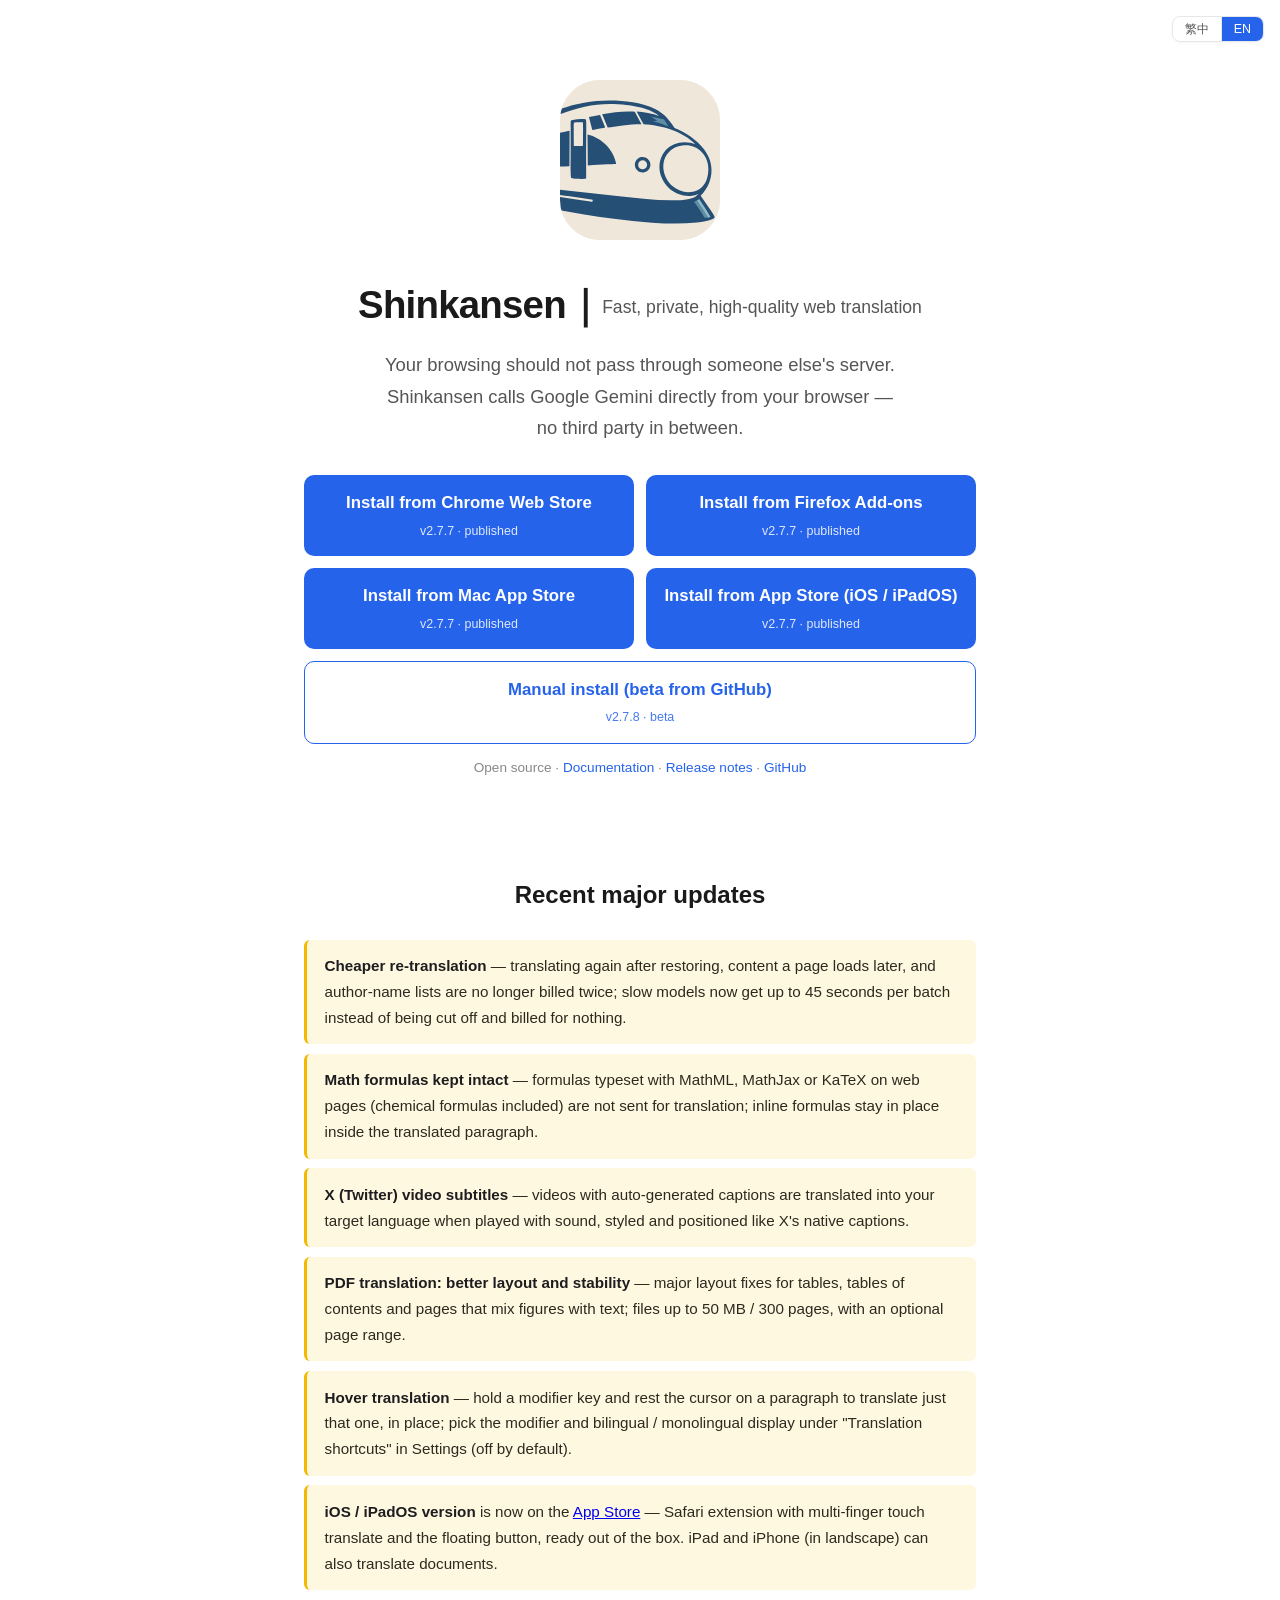
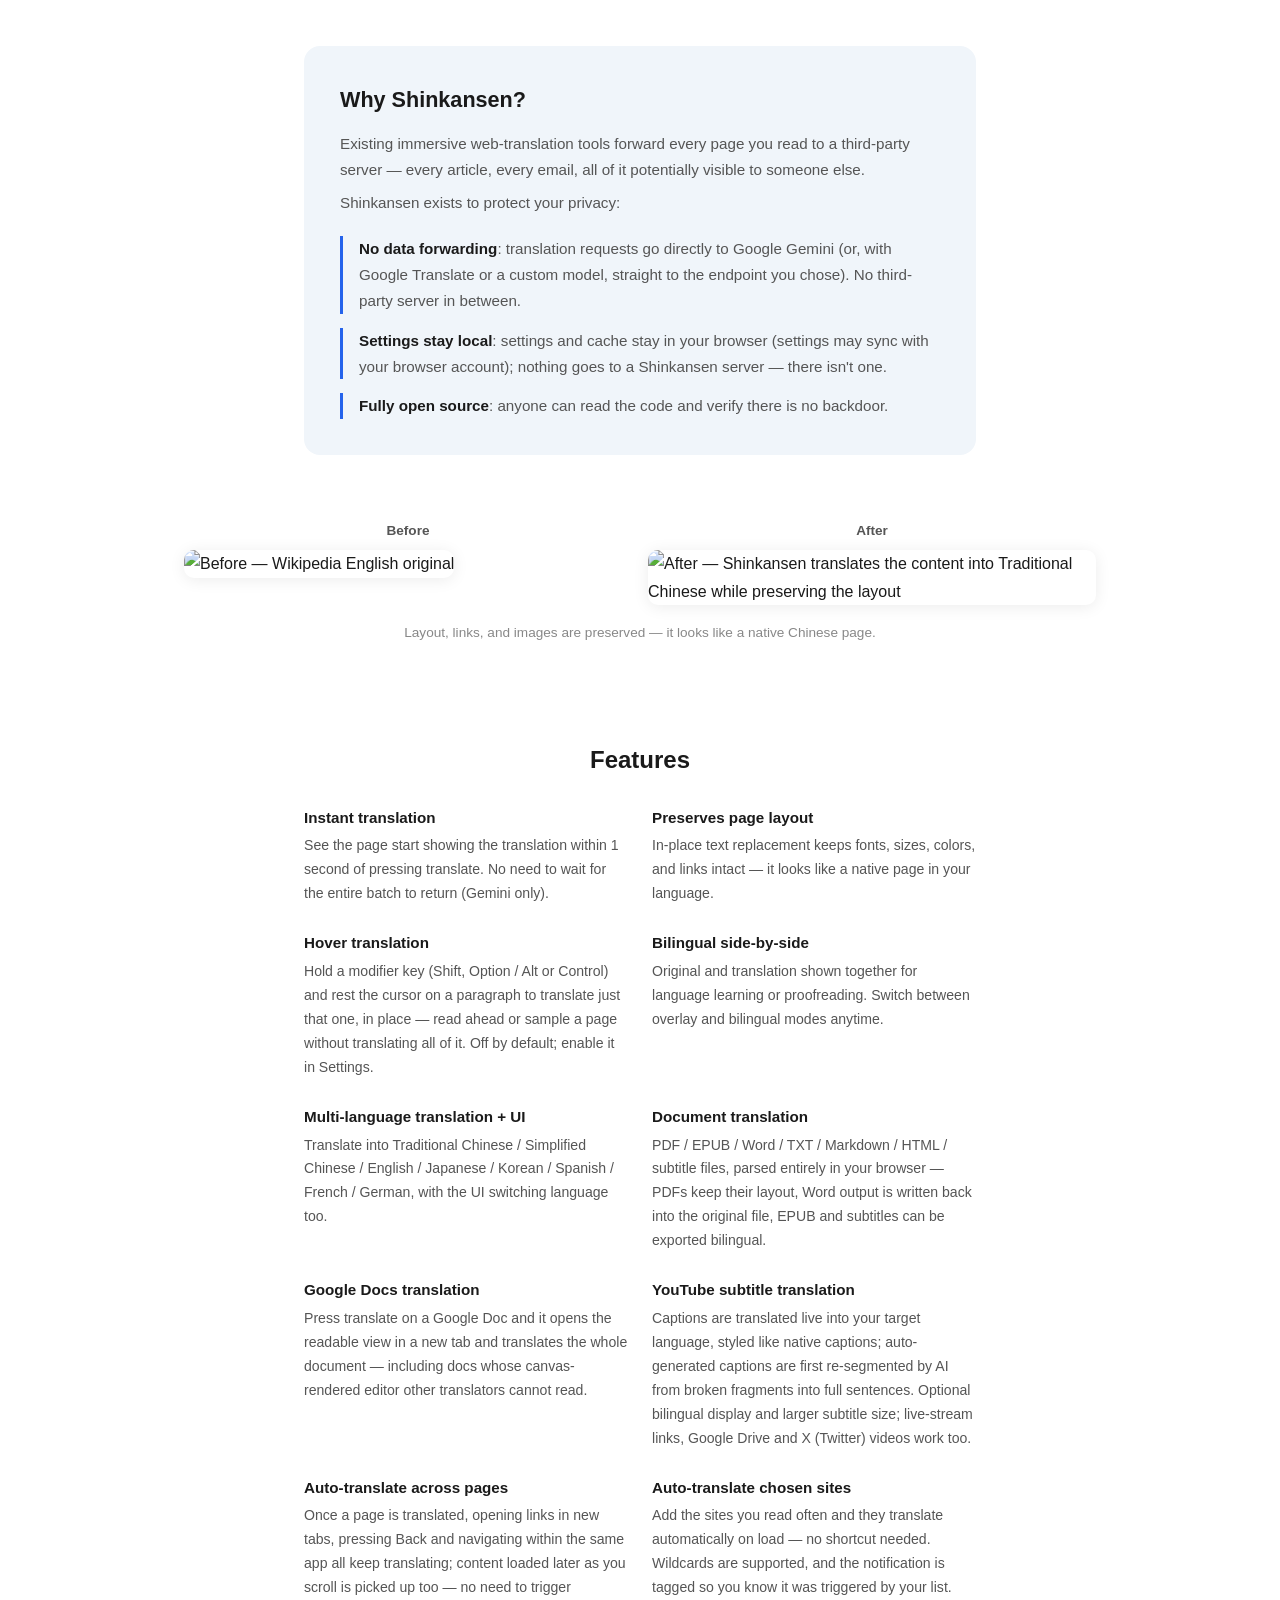
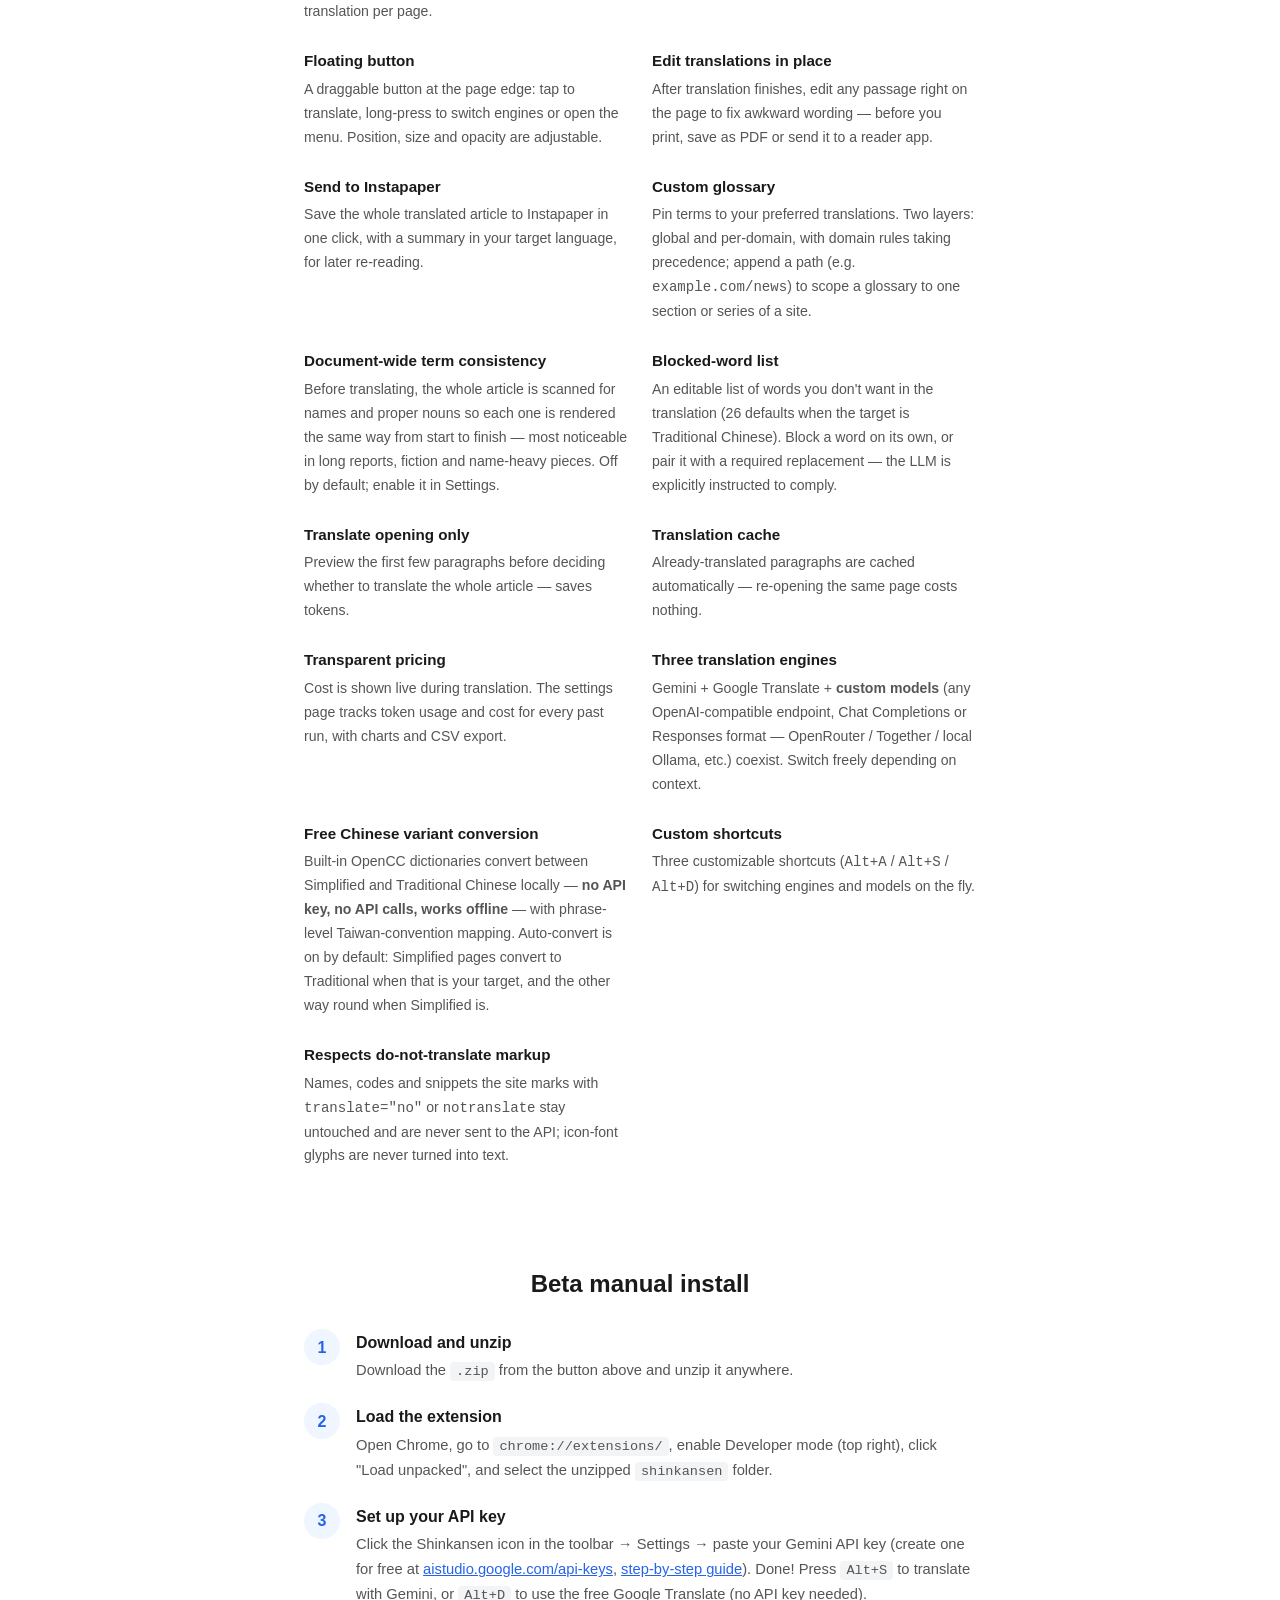
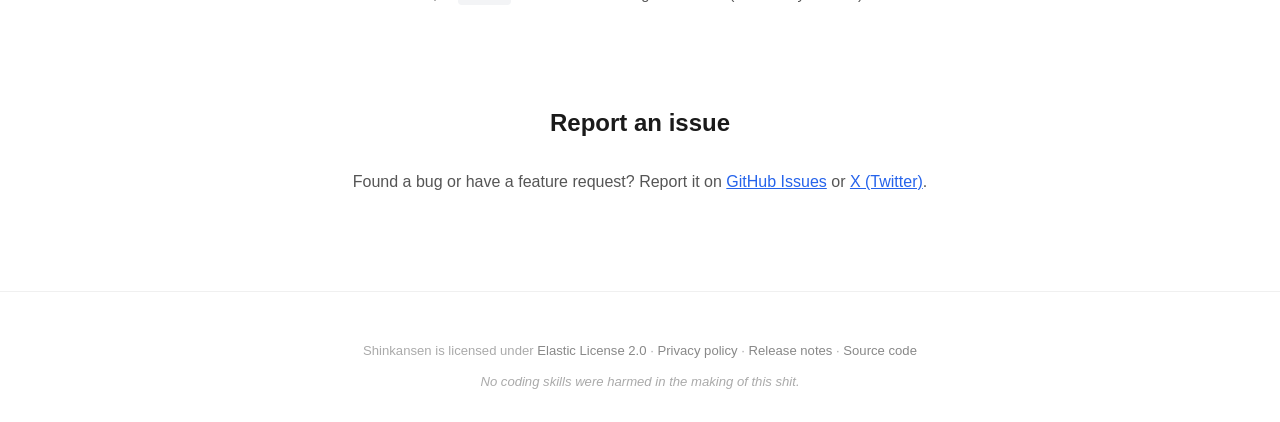
==== commit c4fd4d6b: "合併上游 v2.7.8：修正標示為繁中、內容為簡體的網頁不做簡繁轉換" ====
--- a/docs/index.html
+++ b/docs/index.html
@@ -398,7 +398,7 @@
         </a>
         <a href="https://github.com/jimmysu0309/shinkansen/releases" class="btn-download secondary">
           <span data-i18n="btn.github.text">GitHub 下載 beta 版手動安裝</span>
-          <span class="btn-version">v2.7.7 · beta</span>
+          <span class="btn-version">v2.7.8 · beta</span>
         </a>
       </div>
       <p class="hero-sub" data-i18n="hero.sub">開放原始碼 · <a href="https://github.com/jimmysu0309/shinkansen#readme">使用說明</a> · <a href="release-notes.html">更新紀錄</a> · <a href="https://github.com/jimmysu0309/shinkansen">GitHub</a></p>
